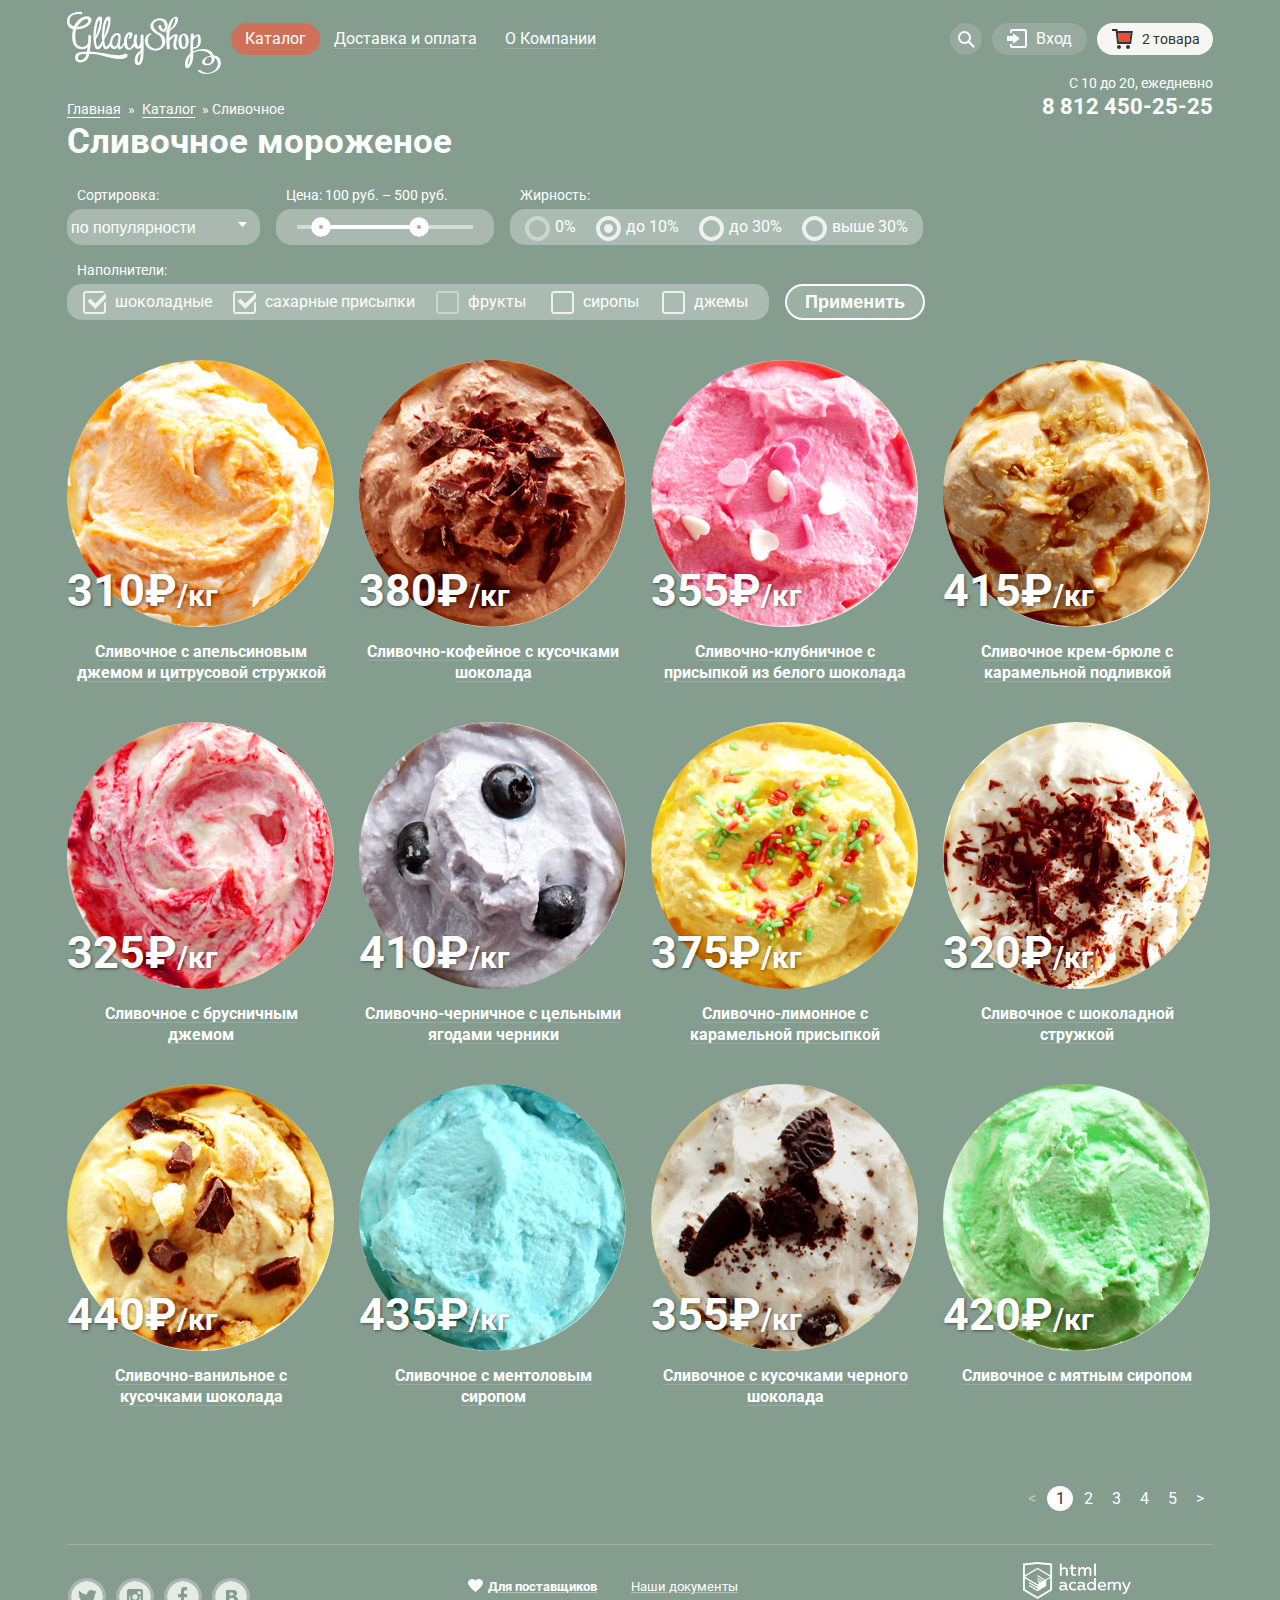
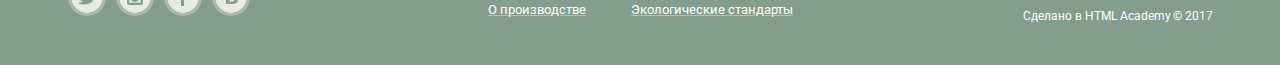
==== catalog.html @ 379a63ad "добавила префиксы и минифицированный css" ====
<!DOCTYPE html>
<html lang="ru">
  <head>
    <meta charset="utf-8">
    <link href="https://fonts.googleapis.com/css?family=Roboto:400,700" rel="stylesheet">
    <link rel="stylesheet" href="normalize.css">
    <link rel="stylesheet" href="css/mini.style.css">
    <title>HTML Academy: Глейси</title>
  </head>
  <body class="">
    <header class="main-header container">
      <nav class="main-navigation">
        <a class="main-logo" href="index.html">
        <img src="img/svg-gllacy/logo.svg" alt="Gllacy Shop" width="154" height="64">
        </a>
        <div class="site-navigation">
          <ul class="navigation-list">
            <li class="catalog-link">
              <a class="current inner-link" href="#">Каталог</a>
              <ul class="dropdown-catalog dropdown">
                <li class="dropdown-catalog-new"><a class="dropdown-catalog-link" href="latest.html">Новинки</a></li>
                <li class="current-dropdown-link">Сливочное</li>
                <li><a class="dropdown-catalog-link" href="sherbets.html">Щербеты</a></li>
                <li><a class="dropdown-catalog-link" href="popsicles.html">Фруктовый лед</a></li>
                <li><a class="dropdown-catalog-link" href="mellorine.html">Мелорин</a></li>
              </ul>
            </li>
            <li><a href="delovery.html"><span>Доставка и оплата</span></a></li>
            <li><a href="about.html"><span>О Компании</span></a></li>
          </ul>
        </div>
        <ul class="user-navigation">
          <li class="site-search">
            <div class="site-search-block">
              <a class="search-link" href="#">Поиск</a>
              <div class="dropdown dropdown-search">
                <form action="https://echo.htmlacademy.ru" method="get">
                  <input class="input-block search-input" type="search" name="search" placeholder="Что ищем?">
                  <button type="submit" class="visually-hidden"></button>
                </form>
              </div>
            </div>
          </li>
          <li class="user-login user-login-block">
            <a class="entrance" href="#">Вход</a>
            <div class="dropdown dropdown-login">
              <form class="login-form" action="https://echo.htmlacademy.ru" method="post">
                <p>
                  <label class="visually-hidden" for="user-login">Логин</label>
                  <input class="input-block login-email" type="email" placeholder="Электронная почта" name="login" id="user-login">
                </p>
                <p>
                  <label class="visually-hidden" for="user-password">Пароль</label>
                  <input class="input-block login-password" type="text" placeholder="Пароль" name="password" id="user-password">
                </p>
              </form>
              <div class="login-button-help">
                <button class="button" type="submit">Войти</button>
                <ul class="login-help">
                  <li><a class="help-link" href="#">Забыли пароль?</a></li>
                  <li><a class="help-link" href="#">Новая регистрация</a></li>
                </ul>
              </div>
            </div>
          </li>
          <li class="cart">
            <a class="full-cart" href="#">2 товара</a>
            <div class="dropdown modal-full-cart">
              <h3 class="visually-hidden">Товары в корзине</h3>
              <table class="cart-table">
                <tr>
                  <td><button type="button" class="table-button" name="remove_from_cart"></button></td>
                  <td><img src="img/icecream-cart-1.png" alt="Пломбир с апельсиновым джемом" width="33" height="33"></td>
                  <td>Пломбир с апельсиновым джемом</td>
                  <td>1,5 кг х <span class="cart-price">200 руб.</span></td>
                  <td>300 руб.</td>
                </tr>
                <tr>
                  <td><button type="button" class="table-button" name="remove_from_cart"></button></td>
                  <td><img src="img/icecream-cart-2.png" alt="Клубничный пломбир с присыпкой из белого шоколада" width="33" height="33"></td>
                  <td>Клубничный пломбир с присыпкой из белого шоколада</td>
                  <td>1,5 кг х <span class="cart-price">300 руб.</span></td>
                  <td>450 руб.</td>
                </tr>
              </table>
              <p class="cart-total">Итого: <span>750 руб.</span></p>
              <form  action="https://echo.htmlacademy.ru" method="post">
                <input type="submit" name="order-content" value="Оформить заказ" class="button">
              </form>
            </div>
          </li>
        </ul>
      </nav>
      <div class="working-time-phone">
        <p>С 10 до 20, ежедневно</p>
        <a href="tel:+78124502525">8 812 450-25-25</a>
      </div>
    </header>
    <main class="main-container container">
      <ul class="breadcrumbs">
        <li><a href="index.html">Главная</a></li>
        <li><a href="#">Каталог</a></li>
        <li class="breadcrumbs-current">Сливочное</li>
      </ul>
      <h1 class="catalog-header">Сливочное мороженое</h1>
      <section class="filters">
        <h2 class="visually-hidden">Фильтр товаров</h2>
        <form class="filter" action="https://echo.htmlacademy.ru" method="get">
          <fieldset class="sort-way">
            <legend>Сортировка:</legend>
            <div class="slct-outer">
              <a class="select-button"></a>
              <select class="slct" name="select">
                <option>по популярности</option>
                <option>сначала недорогие</option>
                <option>сначала дорогие</option>
                <option>по жирности</option>
              </select>
            </div>
          </fieldset>
          <fieldset class="sort-price">
            <legend>Цена: 100 руб. – 500 руб.</legend>
            <div class="range-block">
              <div class="range-line-block filter-input">
                <div class="range-line"></div>
              </div>
              <div class="range-value1"></div>
              <div class="range-value2"></div>
            </div>
          </fieldset>
          <fieldset class="fat-range">
            <legend>Жирность:</legend>
            <div  class="filter-input filter-input">
              <p class="radio-fat">
                <input class="visually-hidden" type="radio" name="fat" value="0" tabindex="0" id="0%" disabled>
                <label for="0%">0%</label>
              </p>
              <p class="radio-fat">
                <input class="visually-hidden" type="radio" name="fat" value="10" tabindex="0" id="10%" checked>
                <label for="10%">до 10%</label>
              </p>
              <p class="radio-fat">
                <input class="visually-hidden" class="radio-input" type="radio" name="fat" value="30" tabindex="0" id="30%">
                <label for="30%">до 30%</label>
              </p>
              <p class="radio-fat">
                <input class="visually-hidden" type="radio" name="fat" value="+30" tabindex="0" id="+30%">
                <label for="+30%">выше 30%</label>
              </p>
            </div>
          </fieldset>
          <fieldset class="supplements">
            <legend>Наполнители:</legend>
            <div  class="filter-input">
              <p class="supplements-type">
                <input  class="visually-hidden" type="checkbox" name="supplements" id="chocolate" checked>
                <label for="chocolate">шоколадные</label>
              </p>
              <p class="supplements-type">
                <input class="visually-hidden" type="checkbox" name="supplements" id="sprinkles" checked>
                <label for="sprinkles">сахарные присыпки</label>
              </p>
              <p class="supplements-type">
                <input class="visually-hidden" type="checkbox" name="supplements" id="fruits" disabled>
                <label for="fruits">фрукты</label>
              </p>
              <p class="supplements-type">
                <input class="visually-hidden" type="checkbox" name="supplements" id="syrup">
                <label for="syrup">сиропы</label>
              </p>
              <p class="supplements-type">
                <input class="visually-hidden" type="checkbox" name="supplements" id="jam">
                <label for="jam">джемы</label>
              </p>
            </div>
          </fieldset>
          <button type="submit" class="filter-button button">Применить</button>
        </form>
      </section>
      <section class="products">
        <h2 class="visually-hidden">Каталог сливочного мороженого</h2>
        <ul class="products-list">
          <li class="product-item product-item-main">
            <a href="#">
              <h3 class="product-header"><span>Сливочное с апельсиновым</span><span> джемом и цитрусовой стружкой</span></h3>
              <img src="img/orange-cream.jpg" alt="Сливочное мороженое с апельсиновым джемом и цитрусовой стружкой" width="267" height="267" class="product-image">
            </a>
            <b>
            <span class="product-price-value">310</span>
            <span  class="product-price-value">&#8381;</span>
            <span class="product-price-unit">/кг</span>
            </b>
            <div class="product-item product-item-pop-up">
              <a href="#" class="button preview-button">Быстрый просмотр</a>
            </div>
          </li>
          <li class="product-item product-item-main">
            <a href="#">
              <h3 class="product-header"><span>Сливочно-кофейное с кусочками</span><span> шоколада</span></h3>
              <img src="img/coffee-cream.jpg" alt="Сливочно-кофейное мороженое с кусочками шоколада" width="267" height="267" class="product-image">
            </a>
            <b>
            <span class="product-price-value">380</span>
            <span  class="product-price-value">&#8381;</span>
            <span class="product-price-unit">/кг</span>
            </b>
            <div class="product-item product-item-pop-up">
              <a href="#" class="button preview-button">Быстрый просмотр</a>
            </div>
          </li>
          <li class="product-item product-item-main">
            <a href="#">
              <h3 class="product-header"><span>Сливочно-клубничное с</span><span> присыпкой из белого шоколада</span></h3>
              <img src="img/strawberry-cream.jpg" alt="Сливочно-клубничное мороженое с присыпкой из белого шоколада" width="267" height="267" class="product-image">
            </a>
            <b>
            <span class="product-price-value">355</span>
            <span  class="product-price-value">&#8381;</span>
            <span class="product-price-unit">/кг</span>
            </b>
            <div class="product-item product-item-pop-up">
              <a href="#" class="button preview-button">Быстрый просмотр</a>
            </div>
          </li>
          <li class="product-item product-item-main">
            <a href="#">
              <h3 class="product-header"><span>Сливочное крем-брюле с</span><span> карамельной подливкой</span></h3>
              <img src="img/creme-brulee.jpg" alt="Сливочное мороженое крем-брюле с карамельной подливкой" width="267" height="267" class="product-image">
            </a>
            <b>
            <span class="product-price-value">415</span>
            <span  class="product-price-value">&#8381;</span>
            <span class="product-price-unit">/кг</span>
            </b>
            <div class="product-item product-item-pop-up">
              <a href="#" class="button preview-button">Быстрый просмотр</a>
            </div>
          </li>
          <li class="product-item product-item-main">
            <a href="#">
              <h3 class="product-header"><span>Сливочное с брусничным</span><span>джемом</span></h3>
              <img src="img/foxberry.jpg" alt="Сливочное мороженое с брусничным джемом" width="267" height="267" class="product-image">
            </a>
            <b>
            <span class="product-price-value">325</span>
            <span  class="product-price-value">&#8381;</span>
            <span class="product-price-unit">/кг</span>
            </b>
            <div class="product-item product-item-pop-up">
              <a href="#" class="button preview-button">Быстрый просмотр</a>
            </div>
          </li>
          <li class="product-item product-item-main">
            <a href="#">
              <h3 class="product-header"><span>Сливочно-черничное с цельными</span><span> ягодами черники</span> </h3>
              <img src="img/blackberry.jpg" alt="Сливочно-черничное мороженое с цельными ягодами черники" width="267" height="267" class="product-image">
            </a>
            <b>
            <span class="product-price-value">410</span>
            <span  class="product-price-value">&#8381;</span>
            <span class="product-price-unit">/кг</span>
            </b>
            <div class="product-item product-item-pop-up">
              <a href="#" class="button preview-button">Быстрый просмотр</a>
            </div>
          </li>
          <li class="product-item product-item-main">
            <a href="#">
              <h3 class="product-header"><span>Сливочно-лимонное с</span><span> карамельной присыпкой</span></h3>
              <img src="img/limon.jpg" alt="Сливочно-лимонное мороженое с карамельной присыпкой" width="267" height="267" class="product-image">
            </a>
            <b>
            <span class="product-price-value">375</span>
            <span  class="product-price-value">&#8381;</span>
            <span class="product-price-unit">/кг</span>
            </b>
            <div class="product-item product-item-pop-up">
              <a href="#" class="button preview-button">Быстрый просмотр</a>
            </div>
          </li>
          <li class="product-item product-item-main">
            <a href="#">
              <h3 class="product-header"><span>Сливочное с шоколадной</span><span> стружкой</span></h3>
              <img src="img/cream-and-chocolate.jpg" alt="Сливочное мороженое с шоколадной стружкой" width="267" height="267" class="product-image">
            </a>
            <b>
            <span class="product-price-value">320</span>
            <span  class="product-price-value">&#8381;</span>
            <span class="product-price-unit">/кг</span>
            </b>
            <div class="product-item product-item-pop-up">
              <a href="#" class="button preview-button">Быстрый просмотр</a>
            </div>
          </li>
          <li class="product-item product-item-main">
            <a href="#">
              <h3 class="product-header"><span>Сливочно-ванильное с </span><span>кусочками шоколада</span></h3>
              <img src="img/vanilla.jpg" alt="Сливочно-ванильное мороженое с кусочками шоколада" width="267" height="267" class="product-image">
            </a>
            <b>
            <span class="product-price-value">440</span>
            <span  class="product-price-value">&#8381;</span>
            <span class="product-price-unit">/кг</span>
            </b>
            <div class="product-item product-item-pop-up">
              <a href="#" class="button preview-button">Быстрый просмотр</a>
            </div>
          </li>
          <li class="product-item product-item-main">
            <a href="#">
              <h3 class="product-header"><span>Сливочноe с ментоловым</span><span> сиропом</span></h3>
              <img src="img/menthol.jpg" alt="Сливочноe мороженое с ментоловым сиропом" width="267" height="267" class="product-image">
            </a>
            <b>
            <span class="product-price-value">435</span>
            <span  class="product-price-value">&#8381;</span>
            <span class="product-price-unit">/кг</span>
            </b>
            <div class="product-item product-item-pop-up">
              <a href="#" class="button preview-button">Быстрый просмотр</a>
            </div>
          </li>
          <li class="product-item product-item-main">
            <a href="#">
              <h3 class="product-header"><span>Сливочное с кусочками черного</span><span> шоколада</span></h3>
              <img src="img/dark-chocokate.jpg" alt="Сливочное мороженое с кусочками черного шоколада" width="267" height="267" class="product-image">
            </a>
            <b>
            <span class="product-price-value">355</span>
            <span  class="product-price-value">&#8381;</span>
            <span class="product-price-unit">/кг</span>
            </b>
            <div class="product-item product-item-pop-up">
              <a href="#" class="button preview-button">Быстрый просмотр</a>
            </div>
          </li>
          <li class="product-item product-item-main">
            <a href="#">
              <h3 class="product-header"><span>Сливочное с мятным сиропом</span></h3>
              <img src="img/menta.jpg" alt="Сливочное мороженое с мятным сиропом" width="267" height="267" class="product-image">
            </a>
            <b>
            <span class="product-price-value">420</span>
            <span  class="product-price-value">&#8381;</span>
            <span class="product-price-unit">/кг</span>
            </b>
            <div class="product-item product-item-pop-up">
              <a href="#" class="button preview-button">Быстрый просмотр</a>
            </div>
          </li>
        </ul>
        <ul class="pagination-list">
          <li class="pagination-item prev disabled"><a>&lt;</a></li>
          <li class="pagination-item pagination-current"><a>1</a></li>
          <li class="pagination-item"><a href="#2">2</a></li>
          <li class="pagination-item"><a href="#3">3</a></li>
          <li class="pagination-item"><a href="#4">4</a></li>
          <li class="pagination-item"><a href="#5">5</a></li>
          <li class="pagination-item next" ><a href="#next">&gt;	</a></li>
        </ul>
      </section>
    </main>
    <footer class="main-footer">
      <div class="container inner-footer">
        <div class="social-links">
          <h3 class="visually-hidden">Социальные сети</h3>
          <ul class="social-links-list">
            <li>
              <a class="social-button social-button-twitter" href="twitter.com/gllacyshop">twitter</a>
            </li>
            <li>
              <a class="social-button social-button-instagram" href="instagram.com/gllacyshop">instagram</a>
            </li>
            <li>
              <a class="social-button social-button-facebook" href="facebook.com/gllacyshop">facebook</a>
            </li>
            <li>
              <a class="social-button social-button-vkontakte" href="vkontakte.com/gllacyshop">vkontakte</a>
            </li>
          </ul>
        </div>
        <div class="additional-info">
          <h3 class="visually-hidden">Дополнительная информация о нашем магазине</h3>
          <div class="additional-info-list">
            <ul>
              <li  class="favourite">
                <a href="#">Для поставщиков</a>
              </li>
              <li class="production">
                <a href="#">О производстве</a>
              </li>
            </ul>
            <ul>
              <li class="docs">
                <a href="#">Наши документы</a>
              </li>
              <li class="standarts">
                <a href="#">Экологические стандарты</a>
              </li>
            </ul>
          </div>
        </div>
        <div class="footer-copyright">
          <a class="footer-logo" href="https://htmlacademy.ru/intensive/htmlcss">
          <img src="img/svg-gllacy/logo-htmlacademy.svg" alt="HTML Academy" width="108" height="39">
          </a>
          <p>Сделано в <a class="footer-link" href="https://htmlacademy.ru/intensive/htmlcss">HTML Academy</a> © 2017</p>
        </div>
      </div>
    </footer>
  </body>
</html>
---- css/mini.style.css ----
html,body{margin:0;padding:0;box-sizing:border-box}body{font-family:"Roboto","Arial",sans-serif;font-size:16px;line-height:22px;font-weight:400;color:#323232;background-color:#849d8f}#btn-1:checked~.page-wrapper{background-color:#849d8f;background-image:url(../img/slider-1.png);z-index:100}#btn-1:checked~.page-wrapper .slider-1{display:block;z-index:100}#btn-2:checked~.page-wrapper{background-color:#8996a6;background-image:url(../img/slider-2.png);z-index:100}#btn-2:checked~.page-wrapper .slider-2{display:block;z-index:100}#btn-3:checked~.page-wrapper{background-color:#9d8b84;background-image:url(../img/slider-3.png);z-index:100}#btn-3:checked~.page-wrapper .slider-3{display:block;z-index:100}a{text-decoration:none;color:#fff}a,img,input,button,span{display:block}b,strong{font-weight:bold}*,*::before,*::after{-webkit-box-sizing:inherit;box-sizing:inherit}input,textarea{font-family:inherit;padding-right:15px;font-weight:bold;color:#323232}input[placeholder],textarea[placeholder]{font-family:inherit;font-weight:400;font-size:16px}.content-box-component{-webkit-box-sizing:content-box;box-sizing:content-box}.container{padding-left:27px;padding-right:27px;margin:0 auto;max-width:1200px;min-width:1200px}.visually-hidden:not(:focus):not(:active),input[type="checkbox"].visually-hidden,input[type="radio"].visually-hidden{position:absolute;width:1px;height:1px;margin:-1px;border:0;padding:0;white-space:nowrap;clip-path:inset(100%);clip:rect(0 0 0 0);overflow:hidden}.button{font-size:18px;line-height:24px;font-weight:bold;padding:10px 20px;border-radius:25px;-webkit-box-shadow:0 2px 2px 0 #ac1000;box-shadow:0 2px 2px 0 #ac1000;outline:0;text-align:center;color:#fff;vertical-align:middle;background-color:#f16742;background-image:-webkit-gradient(linear,left top,left bottom,from(#f16742),to(#e74b36));background-image:-webkit-linear-gradient(#f16742,#e74b36);background-image:-o-linear-gradient(#f16742,#e74b36);background-image:linear-gradient(#f16742,#e74b36);border:0}.button:hover{background-color:#f07963;background-image:-webkit-gradient(linear,left top,left bottom,from(#f58669),to(#ec6f5e));background-image:-webkit-linear-gradient(#f58669,#ec6f5e);background-image:-o-linear-gradient(#f58669,#ec6f5e);background-image:linear-gradient(#f58669,#ec6f5e);-webkit-box-shadow:0 2px 2px 0 #ac1000;box-shadow:0 2px 2px 0 #ac1000}.button:focus{background-color:#dc5539;background-image:-webkit-gradient(linear,left top,left bottom,from(#d74632),to(#e1613e));background-image:-webkit-linear-gradient(#d74632,#e1613e);background-image:-o-linear-gradient(#d74632,#e1613e);background-image:linear-gradient(#d74632,#e1613e);-webkit-box-shadow:inset 0 2px 2px 0 #a32e1e;box-shadow:inset 0 2px 2px 0 #a32e1e}.input-block{font-weight:bold;font:inherit;font-size:14px;line-height:24px;color:#323232;border:0;background-color:#fff;-webkit-box-shadow:0 0 0 1px #999;box-shadow:0 0 0 1px #999;border-radius:3px}.input-block:hover{border-radius:3px;-webkit-box-shadow:0 0 0 2px #999;box-shadow:0 0 0 2px #999}.input-block:focus{-webkit-box-shadow:0 0 0 2px #8fbdec;box-shadow:0 0 0 2px #8fbdec;outline:0}.dropdown,.modal{z-index:100}.main-header{display:-webkit-box;display:-ms-flexbox;display:flex;-webkit-box-orient:vertical;-webkit-box-direction:normal;-ms-flex-direction:column;flex-direction:column;-webkit-box-pack:start;-ms-flex-pack:start;justify-content:flex-start}.main-logo{margin-right:10px;padding-top:11px}.main-navigation{color:ffffff;line-height:18px;display:-webkit-box;display:-ms-flexbox;display:flex}.navigation-list,.user-navigation{display:-webkit-box;display:-ms-flexbox;display:flex;-ms-flex-pack:distribute;justify-content:space-around;padding:0;padding-top:23px;margin:0;list-style:none}.site-navigation a:not(.dropdown-catalog-link),.user-navigation a{color:#fff;line-height:18px;padding:7px 14px;border-radius:20px}.site-navigation a{background-color:transparent}.user-navigation a{background-color:rgba(225,225,225,0.2)}.user-navigation span,.site-navigation span{border-bottom:1px solid rgba(225,225,225,.2)}.site-navigation a:hover,.user-navigation a:hover{color:#333;background-color:#f7f6f3;text-decoration:none}.user-navigation a:focus{color:#333;background-color:#ededed;border-bottom:0}.catalog-link:hover a{color:#333;background-color:#f7f6f3;text-decoration:none}.catalog-link:hover .dropdown-catalog{visibility:visible}.inner-link:active{-webkit-box-shadow:inset 0 1px 2px #696969;box-shadow:inset 0 1px 2px #696969}.catalog-link,.site-search,.user-login,.cart{position:relative;padding-bottom:10px}.dropdown{-webkit-box-shadow:0 10px 20px 0 rgba(0,0,0,.4);box-shadow:0 10px 20px 0 rgba(0,0,0,.4)}.dropdown-catalog{content:"";position:absolute;top:38px;left:-7px;visibility:hidden;background-color:#f8f7f4;min-height:171px;width:143px;padding:0;z-index:200;padding-top:4px;border-radius:5px;list-style:none;display:-webkit-box;display:-ms-flexbox;display:flex;-webkit-box-orient:vertical;-webkit-box-direction:normal;-ms-flex-direction:column;flex-direction:column;-webkit-box-pack:justify;-ms-flex-pack:justify;justify-content:space-between}.dropdown-catalog a:nth-child(2){padding-top:6px}.dropdown-catalog a{font-size:14px;line-height:16px;font-weight:400;color:#323232;border:0;border-radius:none;text-decoration:none;padding:0;margin:0;padding-top:5px;padding-bottom:10px}.dropdown-catalog li{padding-left:21px;margin-bottom:3px}.dropdown-catalog li:hover,.dropdown-catalog li:hover .dropdown-catalog-link{background-color:#fbded7}.dropdown-catalog li:focus,.dropdown-catalog li:focus .dropdown-catalog-link,.dropdown-catalog li:active,.dropdown-catalog li:active .dropdown-catalog-link{background-color:#f6b5a5}.dropdown-catalog::after{content:"";position:absolute;top:35px;left:7px;width:128px;margin:0 auto;margin-top:4px;border-bottom:1px solid #d1d0ce;z-index:100}.dropdown-catalog-link:hover{background-color:#fbded7;border-radius:0;vertical-align:middle}.dropdown-catalog-new{margin-bottom:5px;padding-top:3px}.dropdown-catalog-new a{font-weight:700;color:#323232}.current-dropdown-link{background-color:#d07058;padding-top:5px;padding-bottom:10px;cursor:pointer}.user-navigation{-webkit-box-pack:end;-ms-flex-pack:end;justify-content:flex-end;width:300px;margin-left:auto}.user-navigation li{margin-bottom:auto;margin-left:10px}.user-navigation a{padding-left:0;padding-right:0}.site-navigation li:first-child{margin-right:0}.site-navigation li:nth-child(2){margin-right:0}.navigation-list .current{background-color:#d07058;padding:7px 14px;border-radius:20px;text-decoration:none}.site-search-block{position:relative;padding-bottom:10px}.site-search-block a{position:relative;font-size:0;padding-left:16px;padding-right:16px}.site-search-block a::before{content:"";position:absolute;width:21px;height:20px;background-image:url("../img/svg-gllacy/loupe.svg");background-repeat:no-repeat;position:0;left:8px;top:8px}.site-search-block:hover a::before,.dropdown-search:hover a::before{background-image:url("../img/svg-gllacy/loupe-black.svg")}.site-search-block:hover .search-link{background-color:#f7f6f3}.dropdown-search{position:absolute;visibility:hidden;width:341px;background-color:#f8f7f4;border-radius:6px;top:38px;right:0}.dropdown-search .search-input{margin:20px 15px;width:309px;padding-left:14px;font-weight:bold}.site-search-block:hover .dropdown-search{visibility:visible}.user-login-block{padding-bottom:10px}.user-login-block .entrance{position:relative;padding-right:15px;padding-left:44px;text-align:right}.user-login-block .entrance::before{content:"";position:absolute;width:21px;height:20px;background-image:url("../img/svg-gllacy/entrance-white.svg");background-repeat:no-repeat;position:0;left:15px;top:6px}.user-login-block .entrance:hover::before{background-image:url("../img/svg-gllacy/entrance.svg")}.user-login-block{position:relative}.dropdown-login{position:absolute;visibility:hidden;width:277px;background-color:#f8f7f4;border-radius:6px;top:38px;right:0}.dropdown-login .input-block{margin:20px 15px;width:239px;padding-left:14px;font-weight:bold}.login-button-help{display:-webkit-box;display:-ms-flexbox;display:flex;height:70px}.login-button-help .button{width:100px;padding:13px 25px;margin:0 auto;margin-left:18px;margin-bottom:20px;margin-top:0;margin-right:10px}.user-login-block:hover .dropdown-login{visibility:visible}.user-login-block:hover .entrance{background-color:#f7f6f3;color:#323232}.user-login-block:hover .entrance::before{background-image:url("../img/svg-gllacy/entrance.svg")}.login-help{list-style:none;width:140px;margin-left:0;margin-right:18px;margin-bottom:22px;padding-left:0;display:-webkit-box;display:-ms-flexbox;display:flex;-webkit-box-orient:vertical;-webkit-box-direction:normal;-ms-flex-direction:column;flex-direction:column;-webkit-box-pack:center;-ms-flex-pack:center;justify-content:center}.login-help li{margin-bottom:7px}.login-help .help-link{font-size:13px;line-height:15px;color:#323232;text-decoration:underline;padding:0;background:0;border-radius:0}.login-help .help-link:hover{color:#e84d37;text-decoration:underline}.help-link:first-child{margin-top:5px;margin-bottom:0}.cart{position:relative;width:116px;padding-bottom:10px}.cart a{padding-left:45px;text-align:right;position:relative;font-size:14px;text-align:left}.cart a::before{content:"";position:absolute;width:21px;height:20px;background-image:url("../img/svg-gllacy/basket.svg");background-repeat:no-repeat;position:0;left:15px;top:6px}.cart a:hover::before{background-image:url("../img/svg-gllacy/basket-black.svg")}.cart:hover .modal-full-cart{visibility:visible}.cart .full-cart{color:#323232;background-color:#f7f6f3;position:relative}.cart .full-cart::after{content:"";position:absolute;width:21px;height:20px;background-image:url("../img/svg-gllacy/basket-red.svg");background-repeat:no-repeat;background-position:0 0;left:15px;top:6px}.modal-full-cart{display:-webkit-box;display:-ms-flexbox;display:flex;-webkit-box-orient:vertical;-webkit-box-direction:normal;-ms-flex-direction:column;flex-direction:column;-webkit-box-align:end;-ms-flex-align:end;align-items:flex-end;width:540px;background-color:#f8f7f4;color:#323232;font-size:13px;line-height:16px;padding:10px 13px;visibility:hidden;position:absolute;top:38px;right:0;border-radius:5px}.cart-table{position:relative;width:505px;min-height:104px}.cart-table td{height:52px;vertical-align:middle}.cart-table td:first-child,.cart-table td:nth-child(2){padding:0 5px}.cart-table td:nth-child(3){width:238px;padding-left:8px}.cart-table td:nth-child(4){display:-webkit-box;display:-ms-flexbox;display:flex;-webkit-box-align:center;-ms-flex-align:center;align-items:center;width:126px;padding-left:16px}.cart-table td:nth-child(5){width:80px;padding-left:12px}.table-button{width:15px;height:15px;font-size:0;background-color:#f8f7f4;border:0;cursor:pointer;outline:0}.table-button::before,.table-button::after{content:"";position:absolute;left:8px;width:15px;height:1px;background-color:#323232}.table-button::before{-webkit-transform:rotate(45deg);-ms-transform:rotate(45deg);transform:rotate(45deg)}.table-button::after{-webkit-transform:rotate(-45deg);-ms-transform:rotate(-45deg);transform:rotate(-45deg)}.cart-price{color:#999;padding-left:4px;font-weight:bold}.cart-table::after{content:"";position:absolute;width:505px;height:1px;border-bottom:1px solid #cacac7}.cart-total{display:-webkit-box;display:-ms-flexbox;display:flex;font-size:15px;line-height:18px;font-weight:bold}.cart-total span{padding-left:4px}.modal-full-cart form{margin-bottom:10px}.working-time-phone{-ms-flex-item-align:end;align-self:flex-end;display:-webkit-box;display:-ms-flexbox;display:flex;-webkit-box-orient:vertical;-webkit-box-direction:normal;-ms-flex-direction:column;flex-direction:column;-webkit-box-align:end;-ms-flex-align:end;align-items:flex-end;width:200px}.working-time-phone p{margin:0;padding-bottom:4px}.working-time-phone p:first-child{font-size:14px;line-height:16px;color:#fff}.working-time-phone a{font-size:22px;line-height:24px;color:#fff;font-weight:bold;letter-spacing:0}.slider{position:relative;padding-top:274px;text-align:center}.page-wrapper{position:relative;width:100%;height:auto;background-repeat:no-repeat;background-position:top center}.slider-slides{display:-webkit-box;display:-ms-flexbox;display:flex}.slider-1,.slider-2,.slider-3{position:relative;width:1200px;display:none}.slides-switches{position:absolute;width:80px;display:-webkit-box;display:-ms-flexbox;display:flex}.slider-controls{width:100px;position:absolute;bottom:20px;left:-7px;z-index:101}.slider li{list-style:none}.slider-header{font-size:60px;line-height:60.35px;font-weight:700;width:700px;margin:auto;margin-bottom:30px;color:#fff;text-align:center}.slider-button{display:inline-block;font-size:32px;line-height:44px;-ms-flex-item-align:center;align-self:center;border-radius:30px;padding:8px 40px 12px;margin-bottom:3px;text-shadow:0 2px 5px rgba(160,32,11,0.76)}.slider-controls label{display:inline-block;width:17px;height:17px;border-radius:50%;-webkit-box-shadow:0 0 0 2px #fff;box-shadow:0 0 0 2px #fff;margin-right:8px;cursor:pointer}.slider-controls label:hover{background-color:rgba(225,225,225,.4)}.slider-controls label:active,.slider-controls label:focus{background-color:#fff}#btn-1:checked~.page-wrapper label[for="btn-1"],#btn-2:checked~.page-wrapper label[for="btn-2"],#btn-3:checked~.page-wrapper label[for="btn-3"]{background-color:#fff}.slide-btn{display:none}.offers{display:-webkit-box;display:-ms-flexbox;display:flex;-webkit-box-pack:justify;-ms-flex-pack:justify;justify-content:space-between;margin-bottom:40px;margin-top:37px}.offer-header{font-size:35px;line-height:41px;font-weight:700;color:#fff;margin:0}.offers p{font-size:18px;line-height:22px;font-weight:700;color:#fff}.raspberry,.chocolate{display:-webkit-box;display:-ms-flexbox;display:flex;-webkit-box-orient:vertical;-webkit-box-direction:normal;-ms-flex-direction:column;flex-direction:column;-webkit-box-pack:start;-ms-flex-pack:start;justify-content:flex-start;border-radius:15px;padding:23px 21px;padding-bottom:25px;padding-top:16px}.raspberry{width:560px;background-color:#ab0005;background-image:url("../img/raspberry-background.jpg");background-position:-50px -90px;background-repeat:no-repeat}.chocolate{width:560px;background-color:#5c3425;background-image:url("../img/chocolate-background.jpg");background-position:-218px -105px;background-repeat:no-repeat}.raspberry p,.chocolate p{margin:0;margin-top:15px;margin-bottom:45px}.raspberry a,.chocolate a{-ms-flex-item-align:end;align-self:flex-end;padding:10px 21px}.products-list{list-style:none;margin:0;padding:0;display:-webkit-box;display:-ms-flexbox;display:flex;-ms-flex-wrap:wrap;flex-wrap:wrap;-webkit-box-pack:start;-ms-flex-pack:start;justify-content:flex-start;margin-bottom:40px}.main-page-products-list{margin-bottom:0}.product-header{display:-webkit-box;display:-ms-flexbox;display:flex;-webkit-box-orient:vertical;-webkit-box-direction:normal;-ms-flex-direction:column;flex-direction:column;-webkit-box-align:center;-ms-flex-align:center;align-items:center;font-size:16px;line-height:16px;text-align:center;margin:0;margin-top:13px;padding:0;z-index:100}.product-header span{margin-top:4px;border-bottom:1px solid rgba(225,225,225,.2)}.product-header:hover{color:#ffbc9e}.product-header:hover span{border-bottom:1px solid #ffbc9e}.products-list a,.footer-copyright a{color:#fff;text-decoration:none;position:relative}.product-item{width:268px;position:relative;margin-bottom:40px;margin-right:24px;padding-right:0}.product-item:nth-child(4n){margin-right:0}.product-item a{display:-webkit-box;display:-ms-flexbox;display:flex;-webkit-box-orient:vertical;-webkit-box-direction:reverse;-ms-flex-direction:column-reverse;flex-direction:column-reverse}.product-item b{display:-webkit-box;display:-ms-flexbox;display:flex;position:absolute;top:208px;text-shadow:1px 1px 3px rgba(0,0,0,.5)}.product-item-top::before{content:"";position:absolute;width:61px;height:61px;border-radius:50%;background-color:white;background-image:url("../img/svg-gllacy/hit.svg");z-index:110}.product-image{position:relative;border-radius:50%}.product-price-value{font-size:45px;line-height:45px;color:#fff;z-index:101}.product-price-unit{font-size:30px;line-height:55px;color:#fff;z-index:101}.product-item-pop-up{width:294px;min-height:405px;padding:13px;padding-top:5px;padding-bottom:17px;position:absolute;visibility:hidden;background-color:rgba(225,225,225,.2);left:-13px;top:-5px;border-radius:5px;padding-top:350px;z-index:2;-webkit-box-shadow:0 20px 20px rgba(0,0,0,.4);box-shadow:0 20px 20px rgba(0,0,0,.4)}.product-item-main:hover .product-item-pop-up{visibility:visible;z-index:2}.product-item-main:hover img{z-index:100}.preview-button{z-index:5;text-decoration:none;margin-bottom:10px;padding-right:17px;padding-left:17px;margin:0 auto;margin-bottom:4px}.product-item-pop-up .product-header{margin-bottom:17px}.product-item-pop-up b{top:223px}.shop-discription{background-color:#ebe0c6;background-image:url("../img/waffle.jpg");background-repeat:repeat;border-radius:20px;padding-left:20px;padding-top:25px;padding-right:10px}.discription-header{font-size:24px;line-height:30px;margin:0;margin-bottom:22px;padding:0}.discription-items{display:-webkit-box;display:-ms-flexbox;display:flex;-ms-flex-wrap:wrap;flex-wrap:wrap;width:1120px}.discription-items p{position:relative;margin:0;padding-bottom:22px}.discription-items p:first-child,.discription-items p:nth-child(3){width:547px;padding-right:13px;padding-left:55px;margin-right:20px}.discription-items p:nth-child(2),.discription-items p:nth-child(4){width:548px;padding-left:57px;padding-right:10px}.discription-items p::before{content:"";position:absolute;width:50px;height:50px;background-repeat:no-repeat;position:0;top:-15px;left:0}.discription-items p:first-child::before{background-image:url("../img/svg-gllacy/ice-cream.svg")}.discription-items p:nth-child(2)::before{background-image:url("../img/svg-gllacy/cow.svg")}.discription-items p:nth-child(3)::before{background-image:url("../img/svg-gllacy/eco.svg")}.discription-items p:nth-child(4)::before{background-image:url("../img/svg-gllacy/thermometer.svg")}.info-wrapper{display:-webkit-box;display:-ms-flexbox;display:flex;-webkit-box-pack:justify;-ms-flex-pack:justify;justify-content:space-between;margin-right:0;margin-top:40px;margin-bottom:40px}.blog{min-height:170px;background-color:#fff;background-image:url("../img/strawberry_background.jpg");background-position:17% 39%;background-repeat:no-repeat;border-radius:10px;padding:23px 20px;padding-right:261px;width:560px}.blog-header{font-weight:500;font-size:16px;line-height:22px;margin:0}.blog a{font-size:24px;line-height:30px;color:#323232;text-decoration:underline;font-weight:bold;width:300px;padding-top:5px}.blog a:hover{color:#e84d37}.subscribe{position:relative;width:560px;height:220px;background-color:#fff;background-image:url("../img/svg-gllacy/bg-post.svg");background-position:0 0;background-repeat:no-repeat;border-radius:10px}.subscribe-inner{position:absolute;top:6px;left:6px;width:548px;background-color:#f8f7f4;border-radius:10px;padding:29px 20px;padding-bottom:31px}.subscribe-inner p{color:#5a5a5a;margin:0;margin:0;margin-bottom:36px}.subscribe-form{display:-webkit-box;display:-ms-flexbox;display:flex;-webkit-box-pack:justify;-ms-flex-pack:justify;justify-content:space-between;height:45px}.subscribe-form .input-block{padding-left:13px;margin-top:2px;font-weight:700}::-webkit-input-placeholder{font-weight:400}::-moz-placeholder{font-weight:400}:-moz-placeholder{font-weight:400}:-ms-input-placeholder{font-weight:400}.input-block{width:368px;height:42px;font-weight:bold}.subscribe-form button{padding-left:17px;padding-right:17px}.map{position:relative;height:428px;overflow:hidden;image-orientation:100px 100px;margin:0 auto;background-position:green;background-image:url("../img/map-full.jpg");background-position:0 -107px}.map-background{position:relative;margin:0 auto;width:1160px;padding-top:30px}iframe{position:absolute;display:block;overflow:hidden;top:0}.address-block{position:absolute;top:61px;right:0;width:302px;height:304px;background-color:rgba(255,255,255,0.9);border-radius:10px;padding:30px 22px;z-index:100;margin-right:5px}.address-block p{font-size:14px;line-height:20px;margin:0;margin-bottom:5px}.address-block b{display:inline-block;font-size:18px;line-height:24px;padding-bottom:16px}.address-block .tel{display:inline-block;color:#323232;font-weight:bold;font-size:18px;line-height:22px}.address-block .button{padding:10px;margin-top:25px;display:block}.main-footer{font-size:13px;line-height:18px;font-weight:400;padding-top:20px;padding-bottom:28px}.main-footer .container{display:-webkit-box;display:-ms-flexbox;display:flex}.social-links-list,.additional-info-list{display:-webkit-box;display:-ms-flexbox;display:flex;margin:0;padding-top:17px}.social-links{width:186px;margin-right:190px;padding-left:2px}.social-links-list{list-style:none;padding:0;padding-top:20px;padding-left:2px}.social-links-list li{margin-right:48px}.social-button{font-size:0;position:relative}.social-button::before{content:"";position:absolute;width:32px;height:32px;border-radius:50%;background-repeat:no-repeat;background-position:0 0;-webkit-box-shadow:0 0 0 3px rgba(225,225,225,0.5);box-shadow:0 0 0 3px rgba(225,225,225,0.5);opacity:.8}.social-button:hover::before{opacity:1;-webkit-box-shadow:0 0 0 3px rgba(225,225,225,0.8);box-shadow:0 0 0 3px rgba(225,225,225,0.8)}.social-button:focus::before{opacity:1;-webkit-box-shadow:0 0 0 3px rgba(225,225,225,0.7);box-shadow:0 0 0 3px rgba(225,225,225,0.7)}.social-button-twitter::before{background-image:url("../img/svg-gllacy/twitter.svg")}.social-button-instagram::before{background-image:url("../img/svg-gllacy/instagram.svg")}.social-button-facebook::before{background-image:url("../img/svg-gllacy/fb.svg")}.social-button-vkontakte::before{background-image:url("../img/svg-gllacy/vk.svg")}.additional-info{width:350px}.additional-info-list{display:-webkit-box;display:-ms-flexbox;display:flex;width:400px;padding-left:5px}.additional-info ul{list-style:none}.additional-info-list a{text-decoration:underline;-webkit-text-decoration-color:#adc3b7;text-decoration-color:#adc3b7}.favourite{font-weight:bold;position:relative}.favourite a::before{content:"";position:absolute;width:15px;height:13px;background-image:url(../img/svg-gllacy/heart.svg);background-repeat:no-repeat;background-position:0 0;left:-20px;top:1px}.favourite a:hover::before{background-image:url("../img/svg-gllacy/heart-red.svg")}.favourite,.docs{padding-bottom:5px}.additional-info-list a:hover,.footer-copyright a:hover{color:#ffbc9e;text-decoration:underline;-webkit-text-decoration-color:#ffbc9e;text-decoration-color:#ffbc9e}.additional-info-list ul:first-child{width:160px;-ms-flex-wrap:wrap;flex-wrap:wrap;margin:0;margin-right:23px}.additional-info-list ul:last-child{width:170px;-ms-flex-wrap:wrap;flex-wrap:wrap;padding-left:0;margin:0}.footer-copyright{font-size:12px;width:190px;margin-left:auto}.footer-copyright p{color:#fff;display:-webkit-box;display:-ms-flexbox;display:flex;-webkit-box-pack:justify;-ms-flex-pack:justify;justify-content:space-between;margin-top:7px}.footer-copyright .footer-logo:hover{border:0}.breadcrumbs{width:250px;display:-webkit-box;display:-ms-flexbox;display:flex;padding:0;margin-top:-18px}.breadcrumbs li{font-size:14px;line-height:16px;list-style:none}.breadcrumbs li:first-child{position:relative;width:75px;padding-right:22px}.breadcrumbs li:first-child::before{content:"\00BB";position:absolute;color:#fff;left:61px}.breadcrumbs li:nth-child(2){position:relative;width:70px;padding-right:17px}.breadcrumbs li:nth-child(2)::before{content:"\00BB";position:absolute;color:#fff;left:60px}.breadcrumbs a{border-bottom:1px solid #fff}.breadcrumbs a:hover,.breadcrumbs a:focus{color:#ffbc9e;border-bottom:1px solid #ffbc9e}.breadcrumbs-current{color:#fff}.catalog-header{color:#fff;font-size:35px;line-height:41px;margin-top:-13px;margin-bottom:25px}input[type="radio"]:focus+label::before,input[type="checkbox"]:focus+label::before{outline:2px solid #1e90ff}.filters{line-height:18px;color:#fff;font-weight:normal;margin-bottom:40px}.filters legend{padding-bottom:6px}.filter{display:-webkit-box;display:-ms-flexbox;display:flex;-ms-flex-wrap:wrap;flex-wrap:wrap}.filter legend{font-size:14px;line-height:16px;padding-left:10px}.filter fieldset{border:0;padding:0;margin:0;margin-right:16px}.filter-input{display:-webkit-box;display:-ms-flexbox;display:flex;background-color:#aabcb2;border-radius:15px;padding-right:15px}.filter-button{background-color:#9cb0a4;background-image:none;-webkit-box-shadow:inset 0 0 0 2px #fbfcfb;box-shadow:inset 0 0 0 2px #fbfcfb;-ms-flex-item-align:end;align-self:flex-end;padding:6px 20px}.filter-button:hover{color:#323232;background-color:#fbfcfb;background-image:none;-webkit-box-shadow:inset 0 0 0 2px #fbfcfb;box-shadow:inset 0 0 0 2px #fbfcfb}.filter-button:focus{color:#323232;background-image:none;background-color:#fbfcfb;border:0;-webkit-box-shadow:inset 0 1px 2px 0 #6a6b6a;box-shadow:inset 0 1px 2px 0 #6a6b6a}.slct-outer{background-color:#a9b9af;width:193px;display:inline-block;position:relative;border-radius:15px;overflow:hidden}.slct{color:#fff;position:relative;width:215px;height:36px;line-height:18px;background:0;border:0;outline:#1e90ff;z-index:100}.select-button{background:url("../img/svg-gllacy/select-arrow.svg") no-repeat;background-size:contain;height:10px;width:9px;position:absolute;right:13px;top:13px;bottom:0}.slct:hover{color:#323232}.slct-outer:hover .select-button{background:url("../img/svg-gllacy/select-arrow-black.svg") no-repeat}.slct-outer:hover{background-color:#fff}.range-block{border-radius:15px;position:relative;width:218px;height:36px;background-color:#a9b9af}.range-line{position:absolute;top:16px;left:45px;height:4px;width:97px;background-color:#fff}.range-line::before{content:"";position:absolute;left:-24px;height:4px;width:24px;background-color:#fff;opacity:.5}.range-line::after{content:"";position:absolute;right:-55px;height:4px;width:55px;background-color:#fff;opacity:.5}.range-value1{width:20px;height:20px;border-radius:50%;position:absolute;background-image:url("../img/svg-gllacy/filter-button.svg");top:8px;left:35px;cursor:pointer}.range-value1:hover,.range-value2:hover{-webkit-box-shadow:inset 0 0 0 1px #fff;box-shadow:inset 0 0 0 1px #fff}.range-value2{width:20px;height:20px;border-radius:50%;position:absolute;background-image:url("../img/svg-gllacy/filter-button.svg");top:8px;right:65px;cursor:pointer}.filter-input p{margin:0;padding-top:9px;padding-bottom:9px}.radio-fat{padding-left:50px;position:relative}.radio-fat label{position:relative;display:block;white-space:nowrap}.radio-fat:first-child{padding-left:45px}.radio-fat input[type="radio"]+label::before{content:"";position:absolute;width:25px;height:25px;background-image:url("../img/svg-gllacy/radio-off.svg");top:-2px;left:-30px;opacity:.8}.radio-fat input[type="radio"]:checked+label::before{background-image:url("../img/svg-gllacy/radio-on.svg")}.radio-fat:first-child::before{left:14px}.radio-fat:hover input[type="radio"]+label::before{opacity:1}.radio-fat input[type="radio"]:disabled+label::before{opacity:.4}.filter .supplements{margin-top:13px}.supplements .filter-input{width:702px}.supplements-type label{position:relative}.supplements-type:first-child{padding-left:48px}.supplements-type:nth-child(2),.supplements-type:nth-child(3){padding-left:53px}.supplements-type:nth-child(4){padding-left:57px}.supplements-type:nth-child(5){padding-left:55px}.supplements-type label::before{content:"";position:absolute;width:23px;height:23px;background-image:url("../img/svg-gllacy/checkbox-off.svg");opacity:.8;top:-1px;left:-32px}.supplements-type:hover label::before{opacity:1}.supplements-type input[type="checkbox"]:disabled+label::before{opacity:.4}.supplements-type:disabled label::before{opacity:.4}.supplements-type input:checked~label::before{background-image:url("../img/svg-gllacy/checkbox-on.svg")}.feedback-wrapper{position:fixed;top:50%;left:50%;width:477px;height:442px;margin-top:-238px;margin-left:-221px}.feedback-block{display:-webkit-box;display:-ms-flexbox;display:flex;width:477px;height:442px;z-index:200;background-color:#f8f7f4;width:477px;height:442px;padding:25px;border-radius:10px;-webkit-box-orient:vertical;-webkit-box-direction:normal;-ms-flex-direction:column;flex-direction:column}.feedback-form ul{list-style:none;padding:0;margin:0}.feedback-form li{margin-bottom:20px;font-family:inherit;font-weight:bold}.feedback-form .input-block{padding-left:14px;color:#323232;font-weight:bold}.feedback-form textarea{padding-top:5px;font-weight:bold}.feedback-block h1{font-size:24px;line-height:28px;font-weight:500;margin-top:0;margin-bottom:18px}.feedback-block textarea{height:153px;width:426px}.feedback-form .button{margin-left:auto}.feedback-show{display:-webkit-box;display:-ms-flexbox;display:flex}.feedback-close{width:30px;height:30px;font-size:0;background-color:#f8f7f4;border:0;cursor:pointer;outline:0}.feedback-close::before,.feedback-close::after{content:"";position:absolute;top:20px;right:15px;width:15px;height:1px;background-color:#323232}.feedback-close::before{-webkit-transform:rotate(45deg);-ms-transform:rotate(45deg);transform:rotate(45deg)}.feedback-close::after{-webkit-transform:rotate(-45deg);-ms-transform:rotate(-45deg);transform:rotate(-45deg)}.pagination-list{list-style:none;display:-webkit-box;display:-ms-flexbox;display:flex;-webkit-box-pack:end;-ms-flex-pack:end;justify-content:flex-end;margin-right:0;margin-bottom:30px}.pagination-list .disabled{opacity:.5}.pagination-list a{color:#fff;line-height:18px}.pagination-current a{color:#323232;background-color:#fff}.pagination-item:not(.pagination-current):not(.prev):not(.next) a:hover{background-color:#9db1a5}.pagination-item{margin-left:2px}.pagination-item a{width:26px;height:25px;text-align:center;padding-top:4px;border-radius:50%}.pagination-item:not(.pagination-current):not(.prev):not(.next) a:active{color:#323232;background-color:#fff}.inner-footer{position:relative}.inner-footer::before{content:"";position:absolute;width:1146px;height:1px;border-bottom:1px solid rgba(225,225,225,0.3);top:-17px}
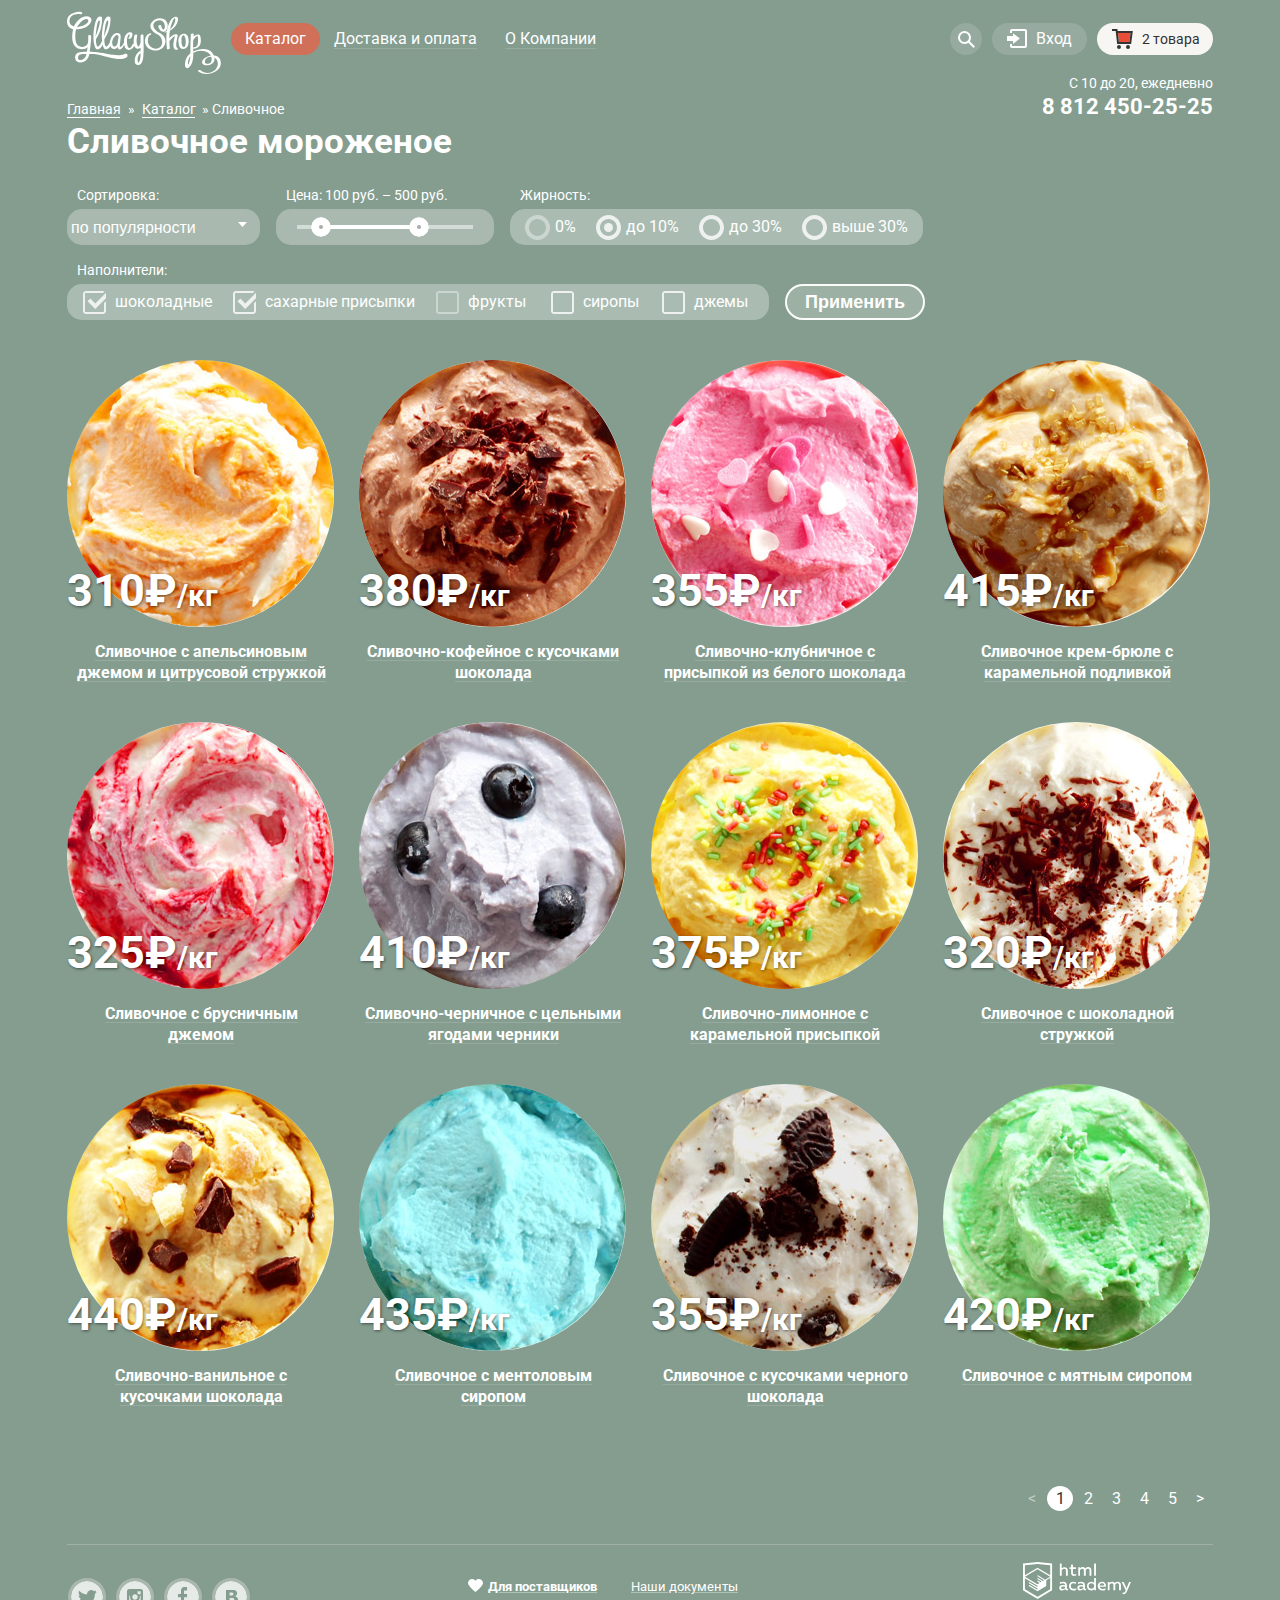
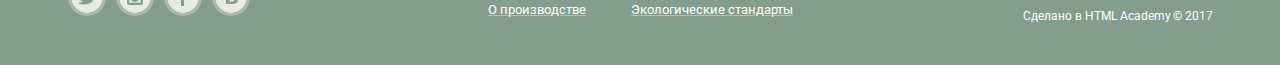
==== commit 6c504791: "финал" ====
--- a/catalog.html
+++ b/catalog.html
@@ -140,7 +140,7 @@
                 <label for="10%">до 10%</label>
               </p>
               <p class="radio-fat">
-                <input class="visually-hidden" class="radio-input" type="radio" name="fat" value="30" tabindex="0" id="30%">
+                <input class="visually-hidden radio-input" type="radio" name="fat" value="30" tabindex="0" id="30%">
                 <label for="30%">до 30%</label>
               </p>
               <p class="radio-fat">
--- a/css/mini.style.css
+++ b/css/mini.style.css
@@ -1 +1 @@
-html,body{margin:0;padding:0;box-sizing:border-box}body{font-family:"Roboto","Arial",sans-serif;font-size:16px;line-height:22px;font-weight:400;color:#323232;background-color:#849d8f}#btn-1:checked~.page-wrapper{background-color:#849d8f;background-image:url(../img/slider-1.png);z-index:100}#btn-1:checked~.page-wrapper .slider-1{display:block;z-index:100}#btn-2:checked~.page-wrapper{background-color:#8996a6;background-image:url(../img/slider-2.png);z-index:100}#btn-2:checked~.page-wrapper .slider-2{display:block;z-index:100}#btn-3:checked~.page-wrapper{background-color:#9d8b84;background-image:url(../img/slider-3.png);z-index:100}#btn-3:checked~.page-wrapper .slider-3{display:block;z-index:100}a{text-decoration:none;color:#fff}a,img,input,button,span{display:block}b,strong{font-weight:bold}*,*::before,*::after{-webkit-box-sizing:inherit;box-sizing:inherit}input,textarea{font-family:inherit;padding-right:15px;font-weight:bold;color:#323232}input[placeholder],textarea[placeholder]{font-family:inherit;font-weight:400;font-size:16px}.content-box-component{-webkit-box-sizing:content-box;box-sizing:content-box}.container{padding-left:27px;padding-right:27px;margin:0 auto;max-width:1200px;min-width:1200px}.visually-hidden:not(:focus):not(:active),input[type="checkbox"].visually-hidden,input[type="radio"].visually-hidden{position:absolute;width:1px;height:1px;margin:-1px;border:0;padding:0;white-space:nowrap;clip-path:inset(100%);clip:rect(0 0 0 0);overflow:hidden}.button{font-size:18px;line-height:24px;font-weight:bold;padding:10px 20px;border-radius:25px;-webkit-box-shadow:0 2px 2px 0 #ac1000;box-shadow:0 2px 2px 0 #ac1000;outline:0;text-align:center;color:#fff;vertical-align:middle;background-color:#f16742;background-image:-webkit-gradient(linear,left top,left bottom,from(#f16742),to(#e74b36));background-image:-webkit-linear-gradient(#f16742,#e74b36);background-image:-o-linear-gradient(#f16742,#e74b36);background-image:linear-gradient(#f16742,#e74b36);border:0}.button:hover{background-color:#f07963;background-image:-webkit-gradient(linear,left top,left bottom,from(#f58669),to(#ec6f5e));background-image:-webkit-linear-gradient(#f58669,#ec6f5e);background-image:-o-linear-gradient(#f58669,#ec6f5e);background-image:linear-gradient(#f58669,#ec6f5e);-webkit-box-shadow:0 2px 2px 0 #ac1000;box-shadow:0 2px 2px 0 #ac1000}.button:focus{background-color:#dc5539;background-image:-webkit-gradient(linear,left top,left bottom,from(#d74632),to(#e1613e));background-image:-webkit-linear-gradient(#d74632,#e1613e);background-image:-o-linear-gradient(#d74632,#e1613e);background-image:linear-gradient(#d74632,#e1613e);-webkit-box-shadow:inset 0 2px 2px 0 #a32e1e;box-shadow:inset 0 2px 2px 0 #a32e1e}.input-block{font-weight:bold;font:inherit;font-size:14px;line-height:24px;color:#323232;border:0;background-color:#fff;-webkit-box-shadow:0 0 0 1px #999;box-shadow:0 0 0 1px #999;border-radius:3px}.input-block:hover{border-radius:3px;-webkit-box-shadow:0 0 0 2px #999;box-shadow:0 0 0 2px #999}.input-block:focus{-webkit-box-shadow:0 0 0 2px #8fbdec;box-shadow:0 0 0 2px #8fbdec;outline:0}.dropdown,.modal{z-index:100}.main-header{display:-webkit-box;display:-ms-flexbox;display:flex;-webkit-box-orient:vertical;-webkit-box-direction:normal;-ms-flex-direction:column;flex-direction:column;-webkit-box-pack:start;-ms-flex-pack:start;justify-content:flex-start}.main-logo{margin-right:10px;padding-top:11px}.main-navigation{color:ffffff;line-height:18px;display:-webkit-box;display:-ms-flexbox;display:flex}.navigation-list,.user-navigation{display:-webkit-box;display:-ms-flexbox;display:flex;-ms-flex-pack:distribute;justify-content:space-around;padding:0;padding-top:23px;margin:0;list-style:none}.site-navigation a:not(.dropdown-catalog-link),.user-navigation a{color:#fff;line-height:18px;padding:7px 14px;border-radius:20px}.site-navigation a{background-color:transparent}.user-navigation a{background-color:rgba(225,225,225,0.2)}.user-navigation span,.site-navigation span{border-bottom:1px solid rgba(225,225,225,.2)}.site-navigation a:hover,.user-navigation a:hover{color:#333;background-color:#f7f6f3;text-decoration:none}.user-navigation a:focus{color:#333;background-color:#ededed;border-bottom:0}.catalog-link:hover a{color:#333;background-color:#f7f6f3;text-decoration:none}.catalog-link:hover .dropdown-catalog{visibility:visible}.inner-link:active{-webkit-box-shadow:inset 0 1px 2px #696969;box-shadow:inset 0 1px 2px #696969}.catalog-link,.site-search,.user-login,.cart{position:relative;padding-bottom:10px}.dropdown{-webkit-box-shadow:0 10px 20px 0 rgba(0,0,0,.4);box-shadow:0 10px 20px 0 rgba(0,0,0,.4)}.dropdown-catalog{content:"";position:absolute;top:38px;left:-7px;visibility:hidden;background-color:#f8f7f4;min-height:171px;width:143px;padding:0;z-index:200;padding-top:4px;border-radius:5px;list-style:none;display:-webkit-box;display:-ms-flexbox;display:flex;-webkit-box-orient:vertical;-webkit-box-direction:normal;-ms-flex-direction:column;flex-direction:column;-webkit-box-pack:justify;-ms-flex-pack:justify;justify-content:space-between}.dropdown-catalog a:nth-child(2){padding-top:6px}.dropdown-catalog a{font-size:14px;line-height:16px;font-weight:400;color:#323232;border:0;border-radius:none;text-decoration:none;padding:0;margin:0;padding-top:5px;padding-bottom:10px}.dropdown-catalog li{padding-left:21px;margin-bottom:3px}.dropdown-catalog li:hover,.dropdown-catalog li:hover .dropdown-catalog-link{background-color:#fbded7}.dropdown-catalog li:focus,.dropdown-catalog li:focus .dropdown-catalog-link,.dropdown-catalog li:active,.dropdown-catalog li:active .dropdown-catalog-link{background-color:#f6b5a5}.dropdown-catalog::after{content:"";position:absolute;top:35px;left:7px;width:128px;margin:0 auto;margin-top:4px;border-bottom:1px solid #d1d0ce;z-index:100}.dropdown-catalog-link:hover{background-color:#fbded7;border-radius:0;vertical-align:middle}.dropdown-catalog-new{margin-bottom:5px;padding-top:3px}.dropdown-catalog-new a{font-weight:700;color:#323232}.current-dropdown-link{background-color:#d07058;padding-top:5px;padding-bottom:10px;cursor:pointer}.user-navigation{-webkit-box-pack:end;-ms-flex-pack:end;justify-content:flex-end;width:300px;margin-left:auto}.user-navigation li{margin-bottom:auto;margin-left:10px}.user-navigation a{padding-left:0;padding-right:0}.site-navigation li:first-child{margin-right:0}.site-navigation li:nth-child(2){margin-right:0}.navigation-list .current{background-color:#d07058;padding:7px 14px;border-radius:20px;text-decoration:none}.site-search-block{position:relative;padding-bottom:10px}.site-search-block a{position:relative;font-size:0;padding-left:16px;padding-right:16px}.site-search-block a::before{content:"";position:absolute;width:21px;height:20px;background-image:url("../img/svg-gllacy/loupe.svg");background-repeat:no-repeat;position:0;left:8px;top:8px}.site-search-block:hover a::before,.dropdown-search:hover a::before{background-image:url("../img/svg-gllacy/loupe-black.svg")}.site-search-block:hover .search-link{background-color:#f7f6f3}.dropdown-search{position:absolute;visibility:hidden;width:341px;background-color:#f8f7f4;border-radius:6px;top:38px;right:0}.dropdown-search .search-input{margin:20px 15px;width:309px;padding-left:14px;font-weight:bold}.site-search-block:hover .dropdown-search{visibility:visible}.user-login-block{padding-bottom:10px}.user-login-block .entrance{position:relative;padding-right:15px;padding-left:44px;text-align:right}.user-login-block .entrance::before{content:"";position:absolute;width:21px;height:20px;background-image:url("../img/svg-gllacy/entrance-white.svg");background-repeat:no-repeat;position:0;left:15px;top:6px}.user-login-block .entrance:hover::before{background-image:url("../img/svg-gllacy/entrance.svg")}.user-login-block{position:relative}.dropdown-login{position:absolute;visibility:hidden;width:277px;background-color:#f8f7f4;border-radius:6px;top:38px;right:0}.dropdown-login .input-block{margin:20px 15px;width:239px;padding-left:14px;font-weight:bold}.login-button-help{display:-webkit-box;display:-ms-flexbox;display:flex;height:70px}.login-button-help .button{width:100px;padding:13px 25px;margin:0 auto;margin-left:18px;margin-bottom:20px;margin-top:0;margin-right:10px}.user-login-block:hover .dropdown-login{visibility:visible}.user-login-block:hover .entrance{background-color:#f7f6f3;color:#323232}.user-login-block:hover .entrance::before{background-image:url("../img/svg-gllacy/entrance.svg")}.login-help{list-style:none;width:140px;margin-left:0;margin-right:18px;margin-bottom:22px;padding-left:0;display:-webkit-box;display:-ms-flexbox;display:flex;-webkit-box-orient:vertical;-webkit-box-direction:normal;-ms-flex-direction:column;flex-direction:column;-webkit-box-pack:center;-ms-flex-pack:center;justify-content:center}.login-help li{margin-bottom:7px}.login-help .help-link{font-size:13px;line-height:15px;color:#323232;text-decoration:underline;padding:0;background:0;border-radius:0}.login-help .help-link:hover{color:#e84d37;text-decoration:underline}.help-link:first-child{margin-top:5px;margin-bottom:0}.cart{position:relative;width:116px;padding-bottom:10px}.cart a{padding-left:45px;text-align:right;position:relative;font-size:14px;text-align:left}.cart a::before{content:"";position:absolute;width:21px;height:20px;background-image:url("../img/svg-gllacy/basket.svg");background-repeat:no-repeat;position:0;left:15px;top:6px}.cart a:hover::before{background-image:url("../img/svg-gllacy/basket-black.svg")}.cart:hover .modal-full-cart{visibility:visible}.cart .full-cart{color:#323232;background-color:#f7f6f3;position:relative}.cart .full-cart::after{content:"";position:absolute;width:21px;height:20px;background-image:url("../img/svg-gllacy/basket-red.svg");background-repeat:no-repeat;background-position:0 0;left:15px;top:6px}.modal-full-cart{display:-webkit-box;display:-ms-flexbox;display:flex;-webkit-box-orient:vertical;-webkit-box-direction:normal;-ms-flex-direction:column;flex-direction:column;-webkit-box-align:end;-ms-flex-align:end;align-items:flex-end;width:540px;background-color:#f8f7f4;color:#323232;font-size:13px;line-height:16px;padding:10px 13px;visibility:hidden;position:absolute;top:38px;right:0;border-radius:5px}.cart-table{position:relative;width:505px;min-height:104px}.cart-table td{height:52px;vertical-align:middle}.cart-table td:first-child,.cart-table td:nth-child(2){padding:0 5px}.cart-table td:nth-child(3){width:238px;padding-left:8px}.cart-table td:nth-child(4){display:-webkit-box;display:-ms-flexbox;display:flex;-webkit-box-align:center;-ms-flex-align:center;align-items:center;width:126px;padding-left:16px}.cart-table td:nth-child(5){width:80px;padding-left:12px}.table-button{width:15px;height:15px;font-size:0;background-color:#f8f7f4;border:0;cursor:pointer;outline:0}.table-button::before,.table-button::after{content:"";position:absolute;left:8px;width:15px;height:1px;background-color:#323232}.table-button::before{-webkit-transform:rotate(45deg);-ms-transform:rotate(45deg);transform:rotate(45deg)}.table-button::after{-webkit-transform:rotate(-45deg);-ms-transform:rotate(-45deg);transform:rotate(-45deg)}.cart-price{color:#999;padding-left:4px;font-weight:bold}.cart-table::after{content:"";position:absolute;width:505px;height:1px;border-bottom:1px solid #cacac7}.cart-total{display:-webkit-box;display:-ms-flexbox;display:flex;font-size:15px;line-height:18px;font-weight:bold}.cart-total span{padding-left:4px}.modal-full-cart form{margin-bottom:10px}.working-time-phone{-ms-flex-item-align:end;align-self:flex-end;display:-webkit-box;display:-ms-flexbox;display:flex;-webkit-box-orient:vertical;-webkit-box-direction:normal;-ms-flex-direction:column;flex-direction:column;-webkit-box-align:end;-ms-flex-align:end;align-items:flex-end;width:200px}.working-time-phone p{margin:0;padding-bottom:4px}.working-time-phone p:first-child{font-size:14px;line-height:16px;color:#fff}.working-time-phone a{font-size:22px;line-height:24px;color:#fff;font-weight:bold;letter-spacing:0}.slider{position:relative;padding-top:274px;text-align:center}.page-wrapper{position:relative;width:100%;height:auto;background-repeat:no-repeat;background-position:top center}.slider-slides{display:-webkit-box;display:-ms-flexbox;display:flex}.slider-1,.slider-2,.slider-3{position:relative;width:1200px;display:none}.slides-switches{position:absolute;width:80px;display:-webkit-box;display:-ms-flexbox;display:flex}.slider-controls{width:100px;position:absolute;bottom:20px;left:-7px;z-index:101}.slider li{list-style:none}.slider-header{font-size:60px;line-height:60.35px;font-weight:700;width:700px;margin:auto;margin-bottom:30px;color:#fff;text-align:center}.slider-button{display:inline-block;font-size:32px;line-height:44px;-ms-flex-item-align:center;align-self:center;border-radius:30px;padding:8px 40px 12px;margin-bottom:3px;text-shadow:0 2px 5px rgba(160,32,11,0.76)}.slider-controls label{display:inline-block;width:17px;height:17px;border-radius:50%;-webkit-box-shadow:0 0 0 2px #fff;box-shadow:0 0 0 2px #fff;margin-right:8px;cursor:pointer}.slider-controls label:hover{background-color:rgba(225,225,225,.4)}.slider-controls label:active,.slider-controls label:focus{background-color:#fff}#btn-1:checked~.page-wrapper label[for="btn-1"],#btn-2:checked~.page-wrapper label[for="btn-2"],#btn-3:checked~.page-wrapper label[for="btn-3"]{background-color:#fff}.slide-btn{display:none}.offers{display:-webkit-box;display:-ms-flexbox;display:flex;-webkit-box-pack:justify;-ms-flex-pack:justify;justify-content:space-between;margin-bottom:40px;margin-top:37px}.offer-header{font-size:35px;line-height:41px;font-weight:700;color:#fff;margin:0}.offers p{font-size:18px;line-height:22px;font-weight:700;color:#fff}.raspberry,.chocolate{display:-webkit-box;display:-ms-flexbox;display:flex;-webkit-box-orient:vertical;-webkit-box-direction:normal;-ms-flex-direction:column;flex-direction:column;-webkit-box-pack:start;-ms-flex-pack:start;justify-content:flex-start;border-radius:15px;padding:23px 21px;padding-bottom:25px;padding-top:16px}.raspberry{width:560px;background-color:#ab0005;background-image:url("../img/raspberry-background.jpg");background-position:-50px -90px;background-repeat:no-repeat}.chocolate{width:560px;background-color:#5c3425;background-image:url("../img/chocolate-background.jpg");background-position:-218px -105px;background-repeat:no-repeat}.raspberry p,.chocolate p{margin:0;margin-top:15px;margin-bottom:45px}.raspberry a,.chocolate a{-ms-flex-item-align:end;align-self:flex-end;padding:10px 21px}.products-list{list-style:none;margin:0;padding:0;display:-webkit-box;display:-ms-flexbox;display:flex;-ms-flex-wrap:wrap;flex-wrap:wrap;-webkit-box-pack:start;-ms-flex-pack:start;justify-content:flex-start;margin-bottom:40px}.main-page-products-list{margin-bottom:0}.product-header{display:-webkit-box;display:-ms-flexbox;display:flex;-webkit-box-orient:vertical;-webkit-box-direction:normal;-ms-flex-direction:column;flex-direction:column;-webkit-box-align:center;-ms-flex-align:center;align-items:center;font-size:16px;line-height:16px;text-align:center;margin:0;margin-top:13px;padding:0;z-index:100}.product-header span{margin-top:4px;border-bottom:1px solid rgba(225,225,225,.2)}.product-header:hover{color:#ffbc9e}.product-header:hover span{border-bottom:1px solid #ffbc9e}.products-list a,.footer-copyright a{color:#fff;text-decoration:none;position:relative}.product-item{width:268px;position:relative;margin-bottom:40px;margin-right:24px;padding-right:0}.product-item:nth-child(4n){margin-right:0}.product-item a{display:-webkit-box;display:-ms-flexbox;display:flex;-webkit-box-orient:vertical;-webkit-box-direction:reverse;-ms-flex-direction:column-reverse;flex-direction:column-reverse}.product-item b{display:-webkit-box;display:-ms-flexbox;display:flex;position:absolute;top:208px;text-shadow:1px 1px 3px rgba(0,0,0,.5)}.product-item-top::before{content:"";position:absolute;width:61px;height:61px;border-radius:50%;background-color:white;background-image:url("../img/svg-gllacy/hit.svg");z-index:110}.product-image{position:relative;border-radius:50%}.product-price-value{font-size:45px;line-height:45px;color:#fff;z-index:101}.product-price-unit{font-size:30px;line-height:55px;color:#fff;z-index:101}.product-item-pop-up{width:294px;min-height:405px;padding:13px;padding-top:5px;padding-bottom:17px;position:absolute;visibility:hidden;background-color:rgba(225,225,225,.2);left:-13px;top:-5px;border-radius:5px;padding-top:350px;z-index:2;-webkit-box-shadow:0 20px 20px rgba(0,0,0,.4);box-shadow:0 20px 20px rgba(0,0,0,.4)}.product-item-main:hover .product-item-pop-up{visibility:visible;z-index:2}.product-item-main:hover img{z-index:100}.preview-button{z-index:5;text-decoration:none;margin-bottom:10px;padding-right:17px;padding-left:17px;margin:0 auto;margin-bottom:4px}.product-item-pop-up .product-header{margin-bottom:17px}.product-item-pop-up b{top:223px}.shop-discription{background-color:#ebe0c6;background-image:url("../img/waffle.jpg");background-repeat:repeat;border-radius:20px;padding-left:20px;padding-top:25px;padding-right:10px}.discription-header{font-size:24px;line-height:30px;margin:0;margin-bottom:22px;padding:0}.discription-items{display:-webkit-box;display:-ms-flexbox;display:flex;-ms-flex-wrap:wrap;flex-wrap:wrap;width:1120px}.discription-items p{position:relative;margin:0;padding-bottom:22px}.discription-items p:first-child,.discription-items p:nth-child(3){width:547px;padding-right:13px;padding-left:55px;margin-right:20px}.discription-items p:nth-child(2),.discription-items p:nth-child(4){width:548px;padding-left:57px;padding-right:10px}.discription-items p::before{content:"";position:absolute;width:50px;height:50px;background-repeat:no-repeat;position:0;top:-15px;left:0}.discription-items p:first-child::before{background-image:url("../img/svg-gllacy/ice-cream.svg")}.discription-items p:nth-child(2)::before{background-image:url("../img/svg-gllacy/cow.svg")}.discription-items p:nth-child(3)::before{background-image:url("../img/svg-gllacy/eco.svg")}.discription-items p:nth-child(4)::before{background-image:url("../img/svg-gllacy/thermometer.svg")}.info-wrapper{display:-webkit-box;display:-ms-flexbox;display:flex;-webkit-box-pack:justify;-ms-flex-pack:justify;justify-content:space-between;margin-right:0;margin-top:40px;margin-bottom:40px}.blog{min-height:170px;background-color:#fff;background-image:url("../img/strawberry_background.jpg");background-position:17% 39%;background-repeat:no-repeat;border-radius:10px;padding:23px 20px;padding-right:261px;width:560px}.blog-header{font-weight:500;font-size:16px;line-height:22px;margin:0}.blog a{font-size:24px;line-height:30px;color:#323232;text-decoration:underline;font-weight:bold;width:300px;padding-top:5px}.blog a:hover{color:#e84d37}.subscribe{position:relative;width:560px;height:220px;background-color:#fff;background-image:url("../img/svg-gllacy/bg-post.svg");background-position:0 0;background-repeat:no-repeat;border-radius:10px}.subscribe-inner{position:absolute;top:6px;left:6px;width:548px;background-color:#f8f7f4;border-radius:10px;padding:29px 20px;padding-bottom:31px}.subscribe-inner p{color:#5a5a5a;margin:0;margin:0;margin-bottom:36px}.subscribe-form{display:-webkit-box;display:-ms-flexbox;display:flex;-webkit-box-pack:justify;-ms-flex-pack:justify;justify-content:space-between;height:45px}.subscribe-form .input-block{padding-left:13px;margin-top:2px;font-weight:700}::-webkit-input-placeholder{font-weight:400}::-moz-placeholder{font-weight:400}:-moz-placeholder{font-weight:400}:-ms-input-placeholder{font-weight:400}.input-block{width:368px;height:42px;font-weight:bold}.subscribe-form button{padding-left:17px;padding-right:17px}.map{position:relative;height:428px;overflow:hidden;image-orientation:100px 100px;margin:0 auto;background-position:green;background-image:url("../img/map-full.jpg");background-position:0 -107px}.map-background{position:relative;margin:0 auto;width:1160px;padding-top:30px}iframe{position:absolute;display:block;overflow:hidden;top:0}.address-block{position:absolute;top:61px;right:0;width:302px;height:304px;background-color:rgba(255,255,255,0.9);border-radius:10px;padding:30px 22px;z-index:100;margin-right:5px}.address-block p{font-size:14px;line-height:20px;margin:0;margin-bottom:5px}.address-block b{display:inline-block;font-size:18px;line-height:24px;padding-bottom:16px}.address-block .tel{display:inline-block;color:#323232;font-weight:bold;font-size:18px;line-height:22px}.address-block .button{padding:10px;margin-top:25px;display:block}.main-footer{font-size:13px;line-height:18px;font-weight:400;padding-top:20px;padding-bottom:28px}.main-footer .container{display:-webkit-box;display:-ms-flexbox;display:flex}.social-links-list,.additional-info-list{display:-webkit-box;display:-ms-flexbox;display:flex;margin:0;padding-top:17px}.social-links{width:186px;margin-right:190px;padding-left:2px}.social-links-list{list-style:none;padding:0;padding-top:20px;padding-left:2px}.social-links-list li{margin-right:48px}.social-button{font-size:0;position:relative}.social-button::before{content:"";position:absolute;width:32px;height:32px;border-radius:50%;background-repeat:no-repeat;background-position:0 0;-webkit-box-shadow:0 0 0 3px rgba(225,225,225,0.5);box-shadow:0 0 0 3px rgba(225,225,225,0.5);opacity:.8}.social-button:hover::before{opacity:1;-webkit-box-shadow:0 0 0 3px rgba(225,225,225,0.8);box-shadow:0 0 0 3px rgba(225,225,225,0.8)}.social-button:focus::before{opacity:1;-webkit-box-shadow:0 0 0 3px rgba(225,225,225,0.7);box-shadow:0 0 0 3px rgba(225,225,225,0.7)}.social-button-twitter::before{background-image:url("../img/svg-gllacy/twitter.svg")}.social-button-instagram::before{background-image:url("../img/svg-gllacy/instagram.svg")}.social-button-facebook::before{background-image:url("../img/svg-gllacy/fb.svg")}.social-button-vkontakte::before{background-image:url("../img/svg-gllacy/vk.svg")}.additional-info{width:350px}.additional-info-list{display:-webkit-box;display:-ms-flexbox;display:flex;width:400px;padding-left:5px}.additional-info ul{list-style:none}.additional-info-list a{text-decoration:underline;-webkit-text-decoration-color:#adc3b7;text-decoration-color:#adc3b7}.favourite{font-weight:bold;position:relative}.favourite a::before{content:"";position:absolute;width:15px;height:13px;background-image:url(../img/svg-gllacy/heart.svg);background-repeat:no-repeat;background-position:0 0;left:-20px;top:1px}.favourite a:hover::before{background-image:url("../img/svg-gllacy/heart-red.svg")}.favourite,.docs{padding-bottom:5px}.additional-info-list a:hover,.footer-copyright a:hover{color:#ffbc9e;text-decoration:underline;-webkit-text-decoration-color:#ffbc9e;text-decoration-color:#ffbc9e}.additional-info-list ul:first-child{width:160px;-ms-flex-wrap:wrap;flex-wrap:wrap;margin:0;margin-right:23px}.additional-info-list ul:last-child{width:170px;-ms-flex-wrap:wrap;flex-wrap:wrap;padding-left:0;margin:0}.footer-copyright{font-size:12px;width:190px;margin-left:auto}.footer-copyright p{color:#fff;display:-webkit-box;display:-ms-flexbox;display:flex;-webkit-box-pack:justify;-ms-flex-pack:justify;justify-content:space-between;margin-top:7px}.footer-copyright .footer-logo:hover{border:0}.breadcrumbs{width:250px;display:-webkit-box;display:-ms-flexbox;display:flex;padding:0;margin-top:-18px}.breadcrumbs li{font-size:14px;line-height:16px;list-style:none}.breadcrumbs li:first-child{position:relative;width:75px;padding-right:22px}.breadcrumbs li:first-child::before{content:"\00BB";position:absolute;color:#fff;left:61px}.breadcrumbs li:nth-child(2){position:relative;width:70px;padding-right:17px}.breadcrumbs li:nth-child(2)::before{content:"\00BB";position:absolute;color:#fff;left:60px}.breadcrumbs a{border-bottom:1px solid #fff}.breadcrumbs a:hover,.breadcrumbs a:focus{color:#ffbc9e;border-bottom:1px solid #ffbc9e}.breadcrumbs-current{color:#fff}.catalog-header{color:#fff;font-size:35px;line-height:41px;margin-top:-13px;margin-bottom:25px}input[type="radio"]:focus+label::before,input[type="checkbox"]:focus+label::before{outline:2px solid #1e90ff}.filters{line-height:18px;color:#fff;font-weight:normal;margin-bottom:40px}.filters legend{padding-bottom:6px}.filter{display:-webkit-box;display:-ms-flexbox;display:flex;-ms-flex-wrap:wrap;flex-wrap:wrap}.filter legend{font-size:14px;line-height:16px;padding-left:10px}.filter fieldset{border:0;padding:0;margin:0;margin-right:16px}.filter-input{display:-webkit-box;display:-ms-flexbox;display:flex;background-color:#aabcb2;border-radius:15px;padding-right:15px}.filter-button{background-color:#9cb0a4;background-image:none;-webkit-box-shadow:inset 0 0 0 2px #fbfcfb;box-shadow:inset 0 0 0 2px #fbfcfb;-ms-flex-item-align:end;align-self:flex-end;padding:6px 20px}.filter-button:hover{color:#323232;background-color:#fbfcfb;background-image:none;-webkit-box-shadow:inset 0 0 0 2px #fbfcfb;box-shadow:inset 0 0 0 2px #fbfcfb}.filter-button:focus{color:#323232;background-image:none;background-color:#fbfcfb;border:0;-webkit-box-shadow:inset 0 1px 2px 0 #6a6b6a;box-shadow:inset 0 1px 2px 0 #6a6b6a}.slct-outer{background-color:#a9b9af;width:193px;display:inline-block;position:relative;border-radius:15px;overflow:hidden}.slct{color:#fff;position:relative;width:215px;height:36px;line-height:18px;background:0;border:0;outline:#1e90ff;z-index:100}.select-button{background:url("../img/svg-gllacy/select-arrow.svg") no-repeat;background-size:contain;height:10px;width:9px;position:absolute;right:13px;top:13px;bottom:0}.slct:hover{color:#323232}.slct-outer:hover .select-button{background:url("../img/svg-gllacy/select-arrow-black.svg") no-repeat}.slct-outer:hover{background-color:#fff}.range-block{border-radius:15px;position:relative;width:218px;height:36px;background-color:#a9b9af}.range-line{position:absolute;top:16px;left:45px;height:4px;width:97px;background-color:#fff}.range-line::before{content:"";position:absolute;left:-24px;height:4px;width:24px;background-color:#fff;opacity:.5}.range-line::after{content:"";position:absolute;right:-55px;height:4px;width:55px;background-color:#fff;opacity:.5}.range-value1{width:20px;height:20px;border-radius:50%;position:absolute;background-image:url("../img/svg-gllacy/filter-button.svg");top:8px;left:35px;cursor:pointer}.range-value1:hover,.range-value2:hover{-webkit-box-shadow:inset 0 0 0 1px #fff;box-shadow:inset 0 0 0 1px #fff}.range-value2{width:20px;height:20px;border-radius:50%;position:absolute;background-image:url("../img/svg-gllacy/filter-button.svg");top:8px;right:65px;cursor:pointer}.filter-input p{margin:0;padding-top:9px;padding-bottom:9px}.radio-fat{padding-left:50px;position:relative}.radio-fat label{position:relative;display:block;white-space:nowrap}.radio-fat:first-child{padding-left:45px}.radio-fat input[type="radio"]+label::before{content:"";position:absolute;width:25px;height:25px;background-image:url("../img/svg-gllacy/radio-off.svg");top:-2px;left:-30px;opacity:.8}.radio-fat input[type="radio"]:checked+label::before{background-image:url("../img/svg-gllacy/radio-on.svg")}.radio-fat:first-child::before{left:14px}.radio-fat:hover input[type="radio"]+label::before{opacity:1}.radio-fat input[type="radio"]:disabled+label::before{opacity:.4}.filter .supplements{margin-top:13px}.supplements .filter-input{width:702px}.supplements-type label{position:relative}.supplements-type:first-child{padding-left:48px}.supplements-type:nth-child(2),.supplements-type:nth-child(3){padding-left:53px}.supplements-type:nth-child(4){padding-left:57px}.supplements-type:nth-child(5){padding-left:55px}.supplements-type label::before{content:"";position:absolute;width:23px;height:23px;background-image:url("../img/svg-gllacy/checkbox-off.svg");opacity:.8;top:-1px;left:-32px}.supplements-type:hover label::before{opacity:1}.supplements-type input[type="checkbox"]:disabled+label::before{opacity:.4}.supplements-type:disabled label::before{opacity:.4}.supplements-type input:checked~label::before{background-image:url("../img/svg-gllacy/checkbox-on.svg")}.feedback-wrapper{position:fixed;top:50%;left:50%;width:477px;height:442px;margin-top:-238px;margin-left:-221px}.feedback-block{display:-webkit-box;display:-ms-flexbox;display:flex;width:477px;height:442px;z-index:200;background-color:#f8f7f4;width:477px;height:442px;padding:25px;border-radius:10px;-webkit-box-orient:vertical;-webkit-box-direction:normal;-ms-flex-direction:column;flex-direction:column}.feedback-form ul{list-style:none;padding:0;margin:0}.feedback-form li{margin-bottom:20px;font-family:inherit;font-weight:bold}.feedback-form .input-block{padding-left:14px;color:#323232;font-weight:bold}.feedback-form textarea{padding-top:5px;font-weight:bold}.feedback-block h1{font-size:24px;line-height:28px;font-weight:500;margin-top:0;margin-bottom:18px}.feedback-block textarea{height:153px;width:426px}.feedback-form .button{margin-left:auto}.feedback-show{display:-webkit-box;display:-ms-flexbox;display:flex}.feedback-close{width:30px;height:30px;font-size:0;background-color:#f8f7f4;border:0;cursor:pointer;outline:0}.feedback-close::before,.feedback-close::after{content:"";position:absolute;top:20px;right:15px;width:15px;height:1px;background-color:#323232}.feedback-close::before{-webkit-transform:rotate(45deg);-ms-transform:rotate(45deg);transform:rotate(45deg)}.feedback-close::after{-webkit-transform:rotate(-45deg);-ms-transform:rotate(-45deg);transform:rotate(-45deg)}.pagination-list{list-style:none;display:-webkit-box;display:-ms-flexbox;display:flex;-webkit-box-pack:end;-ms-flex-pack:end;justify-content:flex-end;margin-right:0;margin-bottom:30px}.pagination-list .disabled{opacity:.5}.pagination-list a{color:#fff;line-height:18px}.pagination-current a{color:#323232;background-color:#fff}.pagination-item:not(.pagination-current):not(.prev):not(.next) a:hover{background-color:#9db1a5}.pagination-item{margin-left:2px}.pagination-item a{width:26px;height:25px;text-align:center;padding-top:4px;border-radius:50%}.pagination-item:not(.pagination-current):not(.prev):not(.next) a:active{color:#323232;background-color:#fff}.inner-footer{position:relative}.inner-footer::before{content:"";position:absolute;width:1146px;height:1px;border-bottom:1px solid rgba(225,225,225,0.3);top:-17px}
+html,body{margin:0;padding:0;box-sizing:border-box}body{font-family:"Roboto","Arial",sans-serif;font-size:16px;line-height:22px;font-weight:400;color:#323232;background-color:#849d8f}#btn-1:checked~.page-wrapper{background-color:#849d8f;background-image:url(../img/slider-1.png);z-index:100}#btn-1:checked~.page-wrapper .slider-1{display:block;z-index:100}#btn-2:checked~.page-wrapper{background-color:#8996a6;background-image:url(../img/slider-2.png);z-index:100}#btn-2:checked~.page-wrapper .slider-2{display:block;z-index:100}#btn-3:checked~.page-wrapper{background-color:#9d8b84;background-image:url(../img/slider-3.png);z-index:100}#btn-3:checked~.page-wrapper .slider-3{display:block;z-index:100}a{text-decoration:none;color:#fff}a,img,input,button,span{display:block}b,strong{font-weight:bold}*,*::before,*::after{-webkit-box-sizing:inherit;box-sizing:inherit}input,textarea{font-family:inherit;padding-right:15px;font-weight:bold;color:#323232}input[placeholder],textarea[placeholder]{font-family:inherit;font-weight:400;font-size:16px}.content-box-component{-webkit-box-sizing:content-box;box-sizing:content-box}.container{padding-left:27px;padding-right:27px;margin:0 auto;max-width:1200px;min-width:1200px}.visually-hidden:not(:focus):not(:active),input[type="checkbox"].visually-hidden,input[type="radio"].visually-hidden{position:absolute;width:1px;height:1px;margin:-1px;border:0;padding:0;white-space:nowrap;clip-path:inset(100%);clip:rect(0 0 0 0);overflow:hidden}.button{font-size:18px;line-height:24px;font-weight:bold;padding:10px 20px;border-radius:25px;-webkit-box-shadow:0 2px 2px 0 #ac1000;box-shadow:0 2px 2px 0 #ac1000;outline:0;text-align:center;color:#fff;vertical-align:middle;background-color:#f16742;background-image:-webkit-gradient(linear,left top,left bottom,from(#f16742),to(#e74b36));background-image:-webkit-linear-gradient(#f16742,#e74b36);background-image:-o-linear-gradient(#f16742,#e74b36);background-image:linear-gradient(#f16742,#e74b36);border:0}.button:hover{background-color:#f07963;background-image:-webkit-gradient(linear,left top,left bottom,from(#f58669),to(#ec6f5e));background-image:-webkit-linear-gradient(#f58669,#ec6f5e);background-image:-o-linear-gradient(#f58669,#ec6f5e);background-image:linear-gradient(#f58669,#ec6f5e);-webkit-box-shadow:0 2px 2px 0 #ac1000;box-shadow:0 2px 2px 0 #ac1000}.button:focus{background-color:#dc5539;background-image:-webkit-gradient(linear,left top,left bottom,from(#d74632),to(#e1613e));background-image:-webkit-linear-gradient(#d74632,#e1613e);background-image:-o-linear-gradient(#d74632,#e1613e);background-image:linear-gradient(#d74632,#e1613e);-webkit-box-shadow:inset 0 2px 2px 0 #a32e1e;box-shadow:inset 0 2px 2px 0 #a32e1e}.input-block{font-weight:bold;font:inherit;font-size:14px;line-height:24px;color:#323232;border:0;background-color:#fff;-webkit-box-shadow:0 0 0 1px #999;box-shadow:0 0 0 1px #999;border-radius:3px}.input-block:hover{border-radius:3px;-webkit-box-shadow:0 0 0 2px #999;box-shadow:0 0 0 2px #999}.input-block:focus{-webkit-box-shadow:0 0 0 2px #8fbdec;box-shadow:0 0 0 2px #8fbdec;outline:0}.dropdown,.modal{z-index:100}.main-header{display:-webkit-box;display:-ms-flexbox;display:flex;-webkit-box-orient:vertical;-webkit-box-direction:normal;-ms-flex-direction:column;flex-direction:column;-webkit-box-pack:start;-ms-flex-pack:start;justify-content:flex-start}.main-logo{margin-right:10px;padding-top:11px}.main-navigation{color:ffffff;line-height:18px;display:-webkit-box;display:-ms-flexbox;display:flex}.navigation-list,.user-navigation{display:-webkit-box;display:-ms-flexbox;display:flex;-ms-flex-pack:distribute;justify-content:space-around;padding:0;padding-top:23px;margin:0;list-style:none}.site-navigation a:not(.dropdown-catalog-link),.user-navigation a{color:#fff;line-height:18px;padding:7px 14px;border-radius:20px}.site-navigation a{background-color:transparent}.user-navigation a{background-color:rgba(225,225,225,0.2)}.user-navigation span,.site-navigation span{border-bottom:1px solid rgba(225,225,225,.2)}.site-navigation a:hover,.user-navigation a:hover{color:#333;background-color:#f7f6f3;text-decoration:none}.user-navigation a:focus{color:#333;background-color:#ededed;border-bottom:0}.catalog-link:hover a{color:#333;background-color:#f7f6f3;text-decoration:none}.catalog-link:hover .dropdown-catalog{visibility:visible}.inner-link:active{-webkit-box-shadow:inset 0 1px 2px #696969;box-shadow:inset 0 1px 2px #696969}.catalog-link,.site-search,.user-login,.cart{position:relative;padding-bottom:10px}.dropdown{-webkit-box-shadow:0 10px 20px 0 rgba(0,0,0,.4);box-shadow:0 10px 20px 0 rgba(0,0,0,.4)}.dropdown-catalog{content:"";position:absolute;top:38px;left:-7px;visibility:hidden;background-color:#f8f7f4;min-height:171px;width:143px;padding:0;z-index:200;padding-top:4px;border-radius:5px;list-style:none;display:-webkit-box;display:-ms-flexbox;display:flex;-webkit-box-orient:vertical;-webkit-box-direction:normal;-ms-flex-direction:column;flex-direction:column;-webkit-box-pack:justify;-ms-flex-pack:justify;justify-content:space-between}.dropdown-catalog a:nth-child(2){padding-top:6px}.dropdown-catalog a{font-size:14px;line-height:16px;font-weight:400;color:#323232;border:0;border-radius:none;text-decoration:none;padding:0;margin:0;padding-top:5px;padding-bottom:10px}.dropdown-catalog li{padding-left:21px;margin-bottom:3px}.dropdown-catalog li:hover,.dropdown-catalog li:hover .dropdown-catalog-link{background-color:#fbded7}.dropdown-catalog li:focus,.dropdown-catalog li:focus .dropdown-catalog-link,.dropdown-catalog li:active,.dropdown-catalog li:active .dropdown-catalog-link{background-color:#f6b5a5}.dropdown-catalog::after{content:"";position:absolute;top:35px;left:7px;width:128px;margin:0 auto;margin-top:4px;border-bottom:1px solid #d1d0ce;z-index:100}.dropdown-catalog-link:hover{background-color:#fbded7;border-radius:0;vertical-align:middle}.dropdown-catalog-new{margin-bottom:5px;padding-top:3px}.dropdown-catalog-new a{font-weight:700;color:#323232}.current-dropdown-link{background-color:#d07058;padding-top:5px;padding-bottom:10px;cursor:pointer}.user-navigation{-webkit-box-pack:end;-ms-flex-pack:end;justify-content:flex-end;width:300px;margin-left:auto}.user-navigation li{margin-bottom:auto;margin-left:10px}.user-navigation a{padding-left:0;padding-right:0}.site-navigation li:first-child{margin-right:0}.site-navigation li:nth-child(2){margin-right:0}.navigation-list .current{background-color:#d07058;padding:7px 14px;border-radius:20px;text-decoration:none}.site-search-block{position:relative;padding-bottom:10px}.site-search-block a{position:relative;font-size:0;padding-left:16px;padding-right:16px}.site-search-block a::before{content:"";position:absolute;width:21px;height:20px;background-image:url("../img/svg-gllacy/loupe.svg");background-repeat:no-repeat;position:0;left:8px;top:8px}.site-search-block:hover a::before,.dropdown-search:hover a::before{background-image:url("../img/svg-gllacy/loupe-black.svg")}.site-search-block:hover .search-link{background-color:#f7f6f3}.dropdown-search{position:absolute;visibility:hidden;width:341px;background-color:#f8f7f4;border-radius:6px;top:38px;right:0}.dropdown-search .search-input{margin:20px 15px;width:309px;padding-left:14px;font-weight:bold}.site-search-block:hover .dropdown-search{visibility:visible}.user-login-block{padding-bottom:10px}.user-login-block .entrance{position:relative;padding-right:15px;padding-left:44px;text-align:right}.user-login-block .entrance::before{content:"";position:absolute;width:21px;height:20px;background-image:url("../img/svg-gllacy/entrance-white.svg");background-repeat:no-repeat;position:0;left:15px;top:6px}.user-login-block .entrance:hover::before{background-image:url("../img/svg-gllacy/entrance.svg")}.user-login-block{position:relative}.dropdown-login{position:absolute;visibility:hidden;width:277px;background-color:#f8f7f4;border-radius:6px;top:38px;right:0}.dropdown-login .input-block{margin:20px 15px;width:239px;padding-left:14px;font-weight:bold}.login-button-help{display:-webkit-box;display:-ms-flexbox;display:flex;height:70px}.login-button-help .button{width:100px;padding:13px 25px;margin:0 auto;margin-left:18px;margin-bottom:20px;margin-top:0;margin-right:10px}.user-login-block:hover .dropdown-login{visibility:visible}.user-login-block:hover .entrance{background-color:#f7f6f3;color:#323232}.user-login-block:hover .entrance::before{background-image:url("../img/svg-gllacy/entrance.svg")}.login-help{list-style:none;width:140px;margin-left:0;margin-right:18px;margin-bottom:22px;padding-left:0;display:-webkit-box;display:-ms-flexbox;display:flex;-webkit-box-orient:vertical;-webkit-box-direction:normal;-ms-flex-direction:column;flex-direction:column;-webkit-box-pack:center;-ms-flex-pack:center;justify-content:center}.login-help li{margin-bottom:7px}.login-help .help-link{font-size:13px;line-height:15px;color:#323232;text-decoration:underline;padding:0;background:0;border-radius:0}.login-help .help-link:hover{color:#e84d37;text-decoration:underline}.help-link:first-child{margin-top:5px;margin-bottom:0}.cart{position:relative;width:116px;padding-bottom:10px}.cart a{padding-left:45px;text-align:right;position:relative;font-size:14px;text-align:left}.cart a::before{content:"";position:absolute;width:21px;height:20px;background-image:url("../img/svg-gllacy/basket.svg");background-repeat:no-repeat;position:0;left:15px;top:6px}.cart a:hover::before{background-image:url("../img/svg-gllacy/basket-black.svg")}.cart:hover .modal-full-cart{visibility:visible}.cart .full-cart{color:#323232;background-color:#f7f6f3;position:relative}.cart .full-cart::after{content:"";position:absolute;width:21px;height:20px;background-image:url("../img/svg-gllacy/basket-red.svg");background-repeat:no-repeat;background-position:0 0;left:15px;top:6px}.modal-full-cart{display:-webkit-box;display:-ms-flexbox;display:flex;-webkit-box-orient:vertical;-webkit-box-direction:normal;-ms-flex-direction:column;flex-direction:column;-webkit-box-align:end;-ms-flex-align:end;align-items:flex-end;width:540px;background-color:#f8f7f4;color:#323232;font-size:13px;line-height:16px;padding:10px 13px;visibility:hidden;position:absolute;top:38px;right:0;border-radius:5px}.cart-table{position:relative;width:505px;min-height:104px}.cart-table td{height:52px;vertical-align:middle}.cart-table td:first-child,.cart-table td:nth-child(2){padding:0 5px}.cart-table td:nth-child(3){width:238px;padding-left:8px}.cart-table td:nth-child(4){display:-webkit-box;display:-ms-flexbox;display:flex;-webkit-box-align:center;-ms-flex-align:center;align-items:center;width:126px;padding-left:16px}.cart-table td:nth-child(5){width:80px;padding-left:12px}.table-button{width:15px;height:15px;font-size:0;background-color:#f8f7f4;border:0;cursor:pointer;outline:0}.table-button::before,.table-button::after{content:"";position:absolute;left:8px;width:15px;height:1px;background-color:#323232}.table-button::before{-webkit-transform:rotate(45deg);-ms-transform:rotate(45deg);transform:rotate(45deg)}.table-button::after{-webkit-transform:rotate(-45deg);-ms-transform:rotate(-45deg);transform:rotate(-45deg)}.cart-price{color:#999;padding-left:4px;font-weight:bold}.cart-table::after{content:"";position:absolute;width:505px;height:1px;border-bottom:1px solid #cacac7}.cart-total{display:-webkit-box;display:-ms-flexbox;display:flex;font-size:15px;line-height:18px;font-weight:bold}.cart-total span{padding-left:4px}.modal-full-cart form{margin-bottom:10px}.working-time-phone{-ms-flex-item-align:end;align-self:flex-end;display:-webkit-box;display:-ms-flexbox;display:flex;-webkit-box-orient:vertical;-webkit-box-direction:normal;-ms-flex-direction:column;flex-direction:column;-webkit-box-align:end;-ms-flex-align:end;align-items:flex-end;width:200px}.working-time-phone p{margin:0;padding-bottom:4px}.working-time-phone p:first-child{font-size:14px;line-height:16px;color:#fff}.working-time-phone a{font-size:22px;line-height:24px;color:#fff;font-weight:bold;letter-spacing:0}.slider{position:relative;padding-top:274px;text-align:center}.page-wrapper{position:relative;width:100%;height:auto;background-repeat:no-repeat;background-position:top center}.slider-slides{display:-webkit-box;display:-ms-flexbox;display:flex}.slider-1,.slider-2,.slider-3{position:relative;width:1200px;display:none}.slides-switches{position:absolute;width:80px;display:-webkit-box;display:-ms-flexbox;display:flex}.slider-controls{width:100px;position:absolute;bottom:20px;left:-7px;z-index:101}.slider li{list-style:none}.slider-header{font-size:60px;line-height:60.35px;font-weight:700;width:700px;margin:auto;margin-bottom:30px;color:#fff;text-align:center}.slider-button{display:inline-block;font-size:32px;line-height:44px;-ms-flex-item-align:center;align-self:center;border-radius:30px;padding:8px 40px 12px;margin-bottom:3px;text-shadow:0 2px 5px rgba(160,32,11,0.76)}.slider-controls label{display:inline-block;width:17px;height:17px;border-radius:50%;-webkit-box-shadow:0 0 0 2px #fff;box-shadow:0 0 0 2px #fff;margin-right:8px;cursor:pointer}.slider-controls label:hover{background-color:rgba(225,225,225,.4)}.slider-controls label:active,.slider-controls label:focus{background-color:#fff}#btn-1:checked~.page-wrapper label[for="btn-1"],#btn-2:checked~.page-wrapper label[for="btn-2"],#btn-3:checked~.page-wrapper label[for="btn-3"]{background-color:#fff}.slide-btn{display:none}.offers{display:-webkit-box;display:-ms-flexbox;display:flex;-webkit-box-pack:justify;-ms-flex-pack:justify;justify-content:space-between;margin-bottom:40px;margin-top:37px}.offer-header{font-size:35px;line-height:41px;font-weight:700;color:#fff;margin:0}.offers p{font-size:18px;line-height:22px;font-weight:700;color:#fff}.raspberry,.chocolate{display:-webkit-box;display:-ms-flexbox;display:flex;-webkit-box-orient:vertical;-webkit-box-direction:normal;-ms-flex-direction:column;flex-direction:column;-webkit-box-pack:start;-ms-flex-pack:start;justify-content:flex-start;border-radius:15px;padding:23px 21px;padding-bottom:25px;padding-top:16px}.raspberry{width:560px;background-color:#ab0005;background-image:url("../img/raspberry-background.jpg");background-position:-50px -90px;background-repeat:no-repeat}.chocolate{width:560px;background-color:#5c3425;background-image:url("../img/chocolate-background.jpg");background-position:-218px -105px;background-repeat:no-repeat}.raspberry p,.chocolate p{margin:0;margin-top:15px;margin-bottom:45px}.raspberry a,.chocolate a{-ms-flex-item-align:end;align-self:flex-end;padding:10px 21px}.products-list{list-style:none;margin:0;padding:0;display:-webkit-box;display:-ms-flexbox;display:flex;-ms-flex-wrap:wrap;flex-wrap:wrap;-webkit-box-pack:start;-ms-flex-pack:start;justify-content:flex-start;margin-bottom:40px}.main-page-products-list{margin-bottom:0}.product-header{display:-webkit-box;display:-ms-flexbox;display:flex;-webkit-box-orient:vertical;-webkit-box-direction:normal;-ms-flex-direction:column;flex-direction:column;-webkit-box-align:center;-ms-flex-align:center;align-items:center;font-size:16px;line-height:16px;text-align:center;margin:0;margin-top:13px;padding:0;z-index:100}.product-header span{margin-top:4px;border-bottom:1px solid rgba(225,225,225,.2)}.product-header:hover{color:#ffbc9e}.product-header:hover span{border-bottom:1px solid #ffbc9e}.products-list a,.footer-copyright a{color:#fff;text-decoration:none;position:relative}.product-item{width:268px;position:relative;margin-bottom:40px;margin-right:24px;padding-right:0}.product-item:nth-child(4n){margin-right:0}.product-item a{display:-webkit-box;display:-ms-flexbox;display:flex;-webkit-box-orient:vertical;-webkit-box-direction:reverse;-ms-flex-direction:column-reverse;flex-direction:column-reverse}.product-item b{display:-webkit-box;display:-ms-flexbox;display:flex;position:absolute;top:208px;text-shadow:1px 1px 3px rgba(0,0,0,.5)}.product-item-top::before{content:"";position:absolute;width:61px;height:61px;border-radius:50%;background-color:white;background-image:url("../img/svg-gllacy/hit.svg");z-index:110}.product-image{position:relative;border-radius:50%}.product-price-value{font-size:45px;line-height:45px;color:#fff;z-index:101}.product-price-unit{font-size:30px;line-height:55px;color:#fff;z-index:101}.product-item-pop-up{width:294px;min-height:405px;padding:13px;padding-top:5px;padding-bottom:17px;position:absolute;visibility:hidden;background-color:rgba(225,225,225,.2);left:-13px;top:-5px;border-radius:5px;padding-top:350px;z-index:2;-webkit-box-shadow:0 20px 20px rgba(0,0,0,.4);box-shadow:0 20px 20px rgba(0,0,0,.4)}.product-item-main:hover .product-item-pop-up{visibility:visible;z-index:2}.product-item-main:hover img{z-index:100}.preview-button{z-index:5;text-decoration:none;margin-bottom:10px;padding-right:17px;padding-left:17px;margin:0 auto;margin-bottom:4px}.product-item-pop-up .product-header{margin-bottom:17px}.product-item-pop-up b{top:223px}.shop-discription{background-color:#ebe0c6;background-image:url("../img/waffle.jpg");background-repeat:repeat;border-radius:20px;padding-left:20px;padding-top:25px;padding-right:10px}.discription-header{font-size:24px;line-height:30px;margin:0;margin-bottom:22px;padding:0}.discription-items{display:-webkit-box;display:-ms-flexbox;display:flex;-ms-flex-wrap:wrap;flex-wrap:wrap;width:1120px}.discription-items p{position:relative;margin:0;padding-bottom:22px}.discription-items p:first-child,.discription-items p:nth-child(3){width:547px;padding-right:13px;padding-left:55px;margin-right:20px}.discription-items p:nth-child(2),.discription-items p:nth-child(4){width:548px;padding-left:57px;padding-right:10px}.discription-items p::before{content:"";position:absolute;width:50px;height:50px;background-repeat:no-repeat;position:0;top:-15px;left:0}.discription-items p:first-child::before{background-image:url("../img/svg-gllacy/ice-cream.svg")}.discription-items p:nth-child(2)::before{background-image:url("../img/svg-gllacy/cow.svg")}.discription-items p:nth-child(3)::before{background-image:url("../img/svg-gllacy/eco.svg")}.discription-items p:nth-child(4)::before{background-image:url("../img/svg-gllacy/thermometer.svg")}.info-wrapper{display:-webkit-box;display:-ms-flexbox;display:flex;-webkit-box-pack:justify;-ms-flex-pack:justify;justify-content:space-between;margin-right:0;margin-top:40px;margin-bottom:40px}.blog{min-height:170px;background-color:#fff;background-image:url("../img/strawberry_background.jpg");background-position:17% 39%;background-repeat:no-repeat;border-radius:10px;padding:23px 20px;padding-right:261px;width:560px}.blog-header{font-weight:500;font-size:16px;line-height:22px;margin:0}.blog a{font-size:24px;line-height:30px;color:#323232;text-decoration:underline;font-weight:bold;width:300px;padding-top:5px}.blog a:hover{color:#e84d37}.subscribe{position:relative;width:560px;height:220px;background-color:#fff;background-image:url("../img/svg-gllacy/bg-post.svg");background-position:0 0;background-repeat:no-repeat;border-radius:10px}.subscribe-inner{position:absolute;top:6px;left:6px;width:548px;background-color:#f8f7f4;border-radius:10px;padding:29px 20px;padding-bottom:31px}.subscribe-inner p{color:#5a5a5a;margin:0;margin:0;margin-bottom:36px}.subscribe-form{display:-webkit-box;display:-ms-flexbox;display:flex;-webkit-box-pack:justify;-ms-flex-pack:justify;justify-content:space-between;height:45px}.subscribe-form .input-block{padding-left:13px;margin-top:2px;font-weight:700}::-webkit-input-placeholder{font-weight:400}::-moz-placeholder{font-weight:400}:-moz-placeholder{font-weight:400}:-ms-input-placeholder{font-weight:400}.input-block{width:368px;height:42px;font-weight:bold}.subscribe-form button{padding-left:17px;padding-right:17px}.map{position:relative;height:428px;overflow:hidden;image-orientation:100px 100px;margin:0 auto;background-color:green;background-image:url("../img/map-full.jpg");background-position:0 -107px}.map-background{position:relative;margin:0 auto;width:1160px;padding-top:30px}iframe{position:absolute;display:block;overflow:hidden;top:0;border-width:0}.address-block{position:absolute;top:61px;right:0;width:302px;height:304px;background-color:rgba(255,255,255,0.9);border-radius:10px;padding:30px 22px;z-index:100;margin-right:5px}.address-block p{font-size:14px;line-height:20px;margin:0;margin-bottom:5px}.address-block b{display:inline-block;font-size:18px;line-height:24px;padding-bottom:16px}.address-block .tel{display:inline-block;color:#323232;font-weight:bold;font-size:18px;line-height:22px}.address-block .button{padding:10px;margin-top:25px;display:block}.main-footer{font-size:13px;line-height:18px;font-weight:400;padding-top:20px;padding-bottom:28px}.main-footer .container{display:-webkit-box;display:-ms-flexbox;display:flex}.social-links-list,.additional-info-list{display:-webkit-box;display:-ms-flexbox;display:flex;margin:0;padding-top:17px}.social-links{width:186px;margin-right:190px;padding-left:2px}.social-links-list{list-style:none;padding:0;padding-top:20px;padding-left:2px}.social-links-list li{margin-right:48px}.social-button{font-size:0;position:relative}.social-button::before{content:"";position:absolute;width:32px;height:32px;border-radius:50%;background-repeat:no-repeat;background-position:0 0;-webkit-box-shadow:0 0 0 3px rgba(225,225,225,0.5);box-shadow:0 0 0 3px rgba(225,225,225,0.5);opacity:.8}.social-button:hover::before{opacity:1;-webkit-box-shadow:0 0 0 3px rgba(225,225,225,0.8);box-shadow:0 0 0 3px rgba(225,225,225,0.8)}.social-button:focus::before{opacity:1;-webkit-box-shadow:0 0 0 3px rgba(225,225,225,0.7);box-shadow:0 0 0 3px rgba(225,225,225,0.7)}.social-button-twitter::before{background-image:url("../img/svg-gllacy/twitter.svg")}.social-button-instagram::before{background-image:url("../img/svg-gllacy/instagram.svg")}.social-button-facebook::before{background-image:url("../img/svg-gllacy/fb.svg")}.social-button-vkontakte::before{background-image:url("../img/svg-gllacy/vk.svg")}.additional-info{width:350px}.additional-info-list{display:-webkit-box;display:-ms-flexbox;display:flex;width:400px;padding-left:5px}.additional-info ul{list-style:none}.additional-info-list a{text-decoration:underline;-webkit-text-decoration-color:#adc3b7;text-decoration-color:#adc3b7}.favourite{font-weight:bold;position:relative}.favourite a::before{content:"";position:absolute;width:15px;height:13px;background-image:url(../img/svg-gllacy/heart.svg);background-repeat:no-repeat;background-position:0 0;left:-20px;top:1px}.favourite a:hover::before{background-image:url("../img/svg-gllacy/heart-red.svg")}.favourite,.docs{padding-bottom:5px}.additional-info-list a:hover,.footer-copyright a:hover{color:#ffbc9e;text-decoration:underline;-webkit-text-decoration-color:#ffbc9e;text-decoration-color:#ffbc9e}.additional-info-list ul:first-child{width:160px;-ms-flex-wrap:wrap;flex-wrap:wrap;margin:0;margin-right:23px}.additional-info-list ul:last-child{width:170px;-ms-flex-wrap:wrap;flex-wrap:wrap;padding-left:0;margin:0}.footer-copyright{font-size:12px;width:190px;margin-left:auto}.footer-copyright p{color:#fff;display:-webkit-box;display:-ms-flexbox;display:flex;-webkit-box-pack:justify;-ms-flex-pack:justify;justify-content:space-between;margin-top:7px}.footer-copyright .footer-logo:hover{border:0}.breadcrumbs{width:250px;display:-webkit-box;display:-ms-flexbox;display:flex;padding:0;margin-top:-18px}.breadcrumbs li{font-size:14px;line-height:16px;list-style:none}.breadcrumbs li:first-child{position:relative;width:75px;padding-right:22px}.breadcrumbs li:first-child::before{content:"\00BB";position:absolute;color:#fff;left:61px}.breadcrumbs li:nth-child(2){position:relative;width:70px;padding-right:17px}.breadcrumbs li:nth-child(2)::before{content:"\00BB";position:absolute;color:#fff;left:60px}.breadcrumbs a{border-bottom:1px solid #fff}.breadcrumbs a:hover,.breadcrumbs a:focus{color:#ffbc9e;border-bottom:1px solid #ffbc9e}.breadcrumbs-current{color:#fff}.catalog-header{color:#fff;font-size:35px;line-height:41px;margin-top:-13px;margin-bottom:25px}input[type="radio"]:focus+label::before,input[type="checkbox"]:focus+label::before{outline:2px solid #1e90ff}.filters{line-height:18px;color:#fff;font-weight:normal;margin-bottom:40px}.filters legend{padding-bottom:6px}.filter{display:-webkit-box;display:-ms-flexbox;display:flex;-ms-flex-wrap:wrap;flex-wrap:wrap}.filter legend{font-size:14px;line-height:16px;padding-left:10px}.filter fieldset{border:0;padding:0;margin:0;margin-right:16px}.filter-input{display:-webkit-box;display:-ms-flexbox;display:flex;background-color:#aabcb2;border-radius:15px;padding-right:15px}.filter-button{background-color:#9cb0a4;background-image:none;-webkit-box-shadow:inset 0 0 0 2px #fbfcfb;box-shadow:inset 0 0 0 2px #fbfcfb;-ms-flex-item-align:end;align-self:flex-end;padding:6px 20px}.filter-button:hover{color:#323232;background-color:#fbfcfb;background-image:none;-webkit-box-shadow:inset 0 0 0 2px #fbfcfb;box-shadow:inset 0 0 0 2px #fbfcfb}.filter-button:focus{color:#323232;background-image:none;background-color:#fbfcfb;border:0;-webkit-box-shadow:inset 0 1px 2px 0 #6a6b6a;box-shadow:inset 0 1px 2px 0 #6a6b6a}.slct-outer{background-color:#a9b9af;width:193px;display:inline-block;position:relative;border-radius:15px;overflow:hidden}.slct{color:#fff;position:relative;width:215px;height:36px;line-height:18px;background:0;border:0;outline:#1e90ff;z-index:100}.select-button{background:url("../img/svg-gllacy/select-arrow.svg") no-repeat;background-size:contain;height:10px;width:9px;position:absolute;right:13px;top:13px;bottom:0}.slct:hover{color:#323232}.slct-outer:hover .select-button{background:url("../img/svg-gllacy/select-arrow-black.svg") no-repeat}.slct-outer:hover{background-color:#fff}.range-block{border-radius:15px;position:relative;width:218px;height:36px;background-color:#a9b9af}.range-line{position:absolute;top:16px;left:45px;height:4px;width:97px;background-color:#fff}.range-line::before{content:"";position:absolute;left:-24px;height:4px;width:24px;background-color:#fff;opacity:.5}.range-line::after{content:"";position:absolute;right:-55px;height:4px;width:55px;background-color:#fff;opacity:.5}.range-value1{width:20px;height:20px;border-radius:50%;position:absolute;background-image:url("../img/svg-gllacy/filter-button.svg");top:8px;left:35px;cursor:pointer}.range-value1:hover,.range-value2:hover{-webkit-box-shadow:inset 0 0 0 1px #fff;box-shadow:inset 0 0 0 1px #fff}.range-value2{width:20px;height:20px;border-radius:50%;position:absolute;background-image:url("../img/svg-gllacy/filter-button.svg");top:8px;right:65px;cursor:pointer}.filter-input p{margin:0;padding-top:9px;padding-bottom:9px}.radio-fat{padding-left:50px;position:relative}.radio-fat label{position:relative;display:block;white-space:nowrap}.radio-fat:first-child{padding-left:45px}.radio-fat input[type="radio"]+label::before{content:"";position:absolute;width:25px;height:25px;background-image:url("../img/svg-gllacy/radio-off.svg");top:-3px;left:-30px;opacity:.8}.radio-fat input[type="radio"]:checked+label::before{background-image:url("../img/svg-gllacy/radio-on.svg")}.radio-fat:first-child::before{left:14px}.radio-fat:hover input[type="radio"]+label::before{opacity:1}.radio-fat input[type="radio"]:disabled+label::before{opacity:.4}.filter .supplements{margin-top:13px}.supplements .filter-input{width:702px}.supplements-type label{position:relative}.supplements-type:first-child{padding-left:48px}.supplements-type:nth-child(2),.supplements-type:nth-child(3){padding-left:53px}.supplements-type:nth-child(4){padding-left:57px}.supplements-type:nth-child(5){padding-left:55px}.supplements-type label::before{content:"";position:absolute;width:23px;height:23px;background-image:url("../img/svg-gllacy/checkbox-off.svg");opacity:.8;top:-1px;left:-32px}.supplements-type:hover label::before{opacity:1}.supplements-type input[type="checkbox"]:disabled+label::before{opacity:.4}.supplements-type:disabled label::before{opacity:.4}.supplements-type input:checked~label::before{background-image:url("../img/svg-gllacy/checkbox-on.svg")}.feedback-wrapper{position:fixed;top:50%;left:50%;width:477px;height:442px;margin-top:-238px;margin-left:-221px}.feedback-block{display:-webkit-box;display:-ms-flexbox;display:flex;width:477px;height:442px;z-index:200;background-color:#f8f7f4;width:477px;height:442px;padding:25px;border-radius:10px;-webkit-box-orient:vertical;-webkit-box-direction:normal;-ms-flex-direction:column;flex-direction:column}.feedback-form ul{list-style:none;padding:0;margin:0}.feedback-form li{margin-bottom:20px;font-family:inherit;font-weight:bold}.feedback-form .input-block{padding-left:14px;color:#323232;font-weight:bold}.feedback-form textarea{padding-top:5px;font-weight:bold}.feedback-block h1{font-size:24px;line-height:28px;font-weight:500;margin-top:0;margin-bottom:18px}.feedback-block textarea{height:153px;width:426px}.feedback-form .button{margin-left:auto}.feedback-show{display:-webkit-box;display:-ms-flexbox;display:flex}.feedback-close{width:30px;height:30px;font-size:0;background-color:#f8f7f4;border:0;cursor:pointer;outline:0}.feedback-close::before,.feedback-close::after{content:"";position:absolute;top:20px;right:15px;width:15px;height:1px;background-color:#323232}.feedback-close::before{-webkit-transform:rotate(45deg);-ms-transform:rotate(45deg);transform:rotate(45deg)}.feedback-close::after{-webkit-transform:rotate(-45deg);-ms-transform:rotate(-45deg);transform:rotate(-45deg)}.pagination-list{list-style:none;display:-webkit-box;display:-ms-flexbox;display:flex;-webkit-box-pack:end;-ms-flex-pack:end;justify-content:flex-end;margin-right:0;margin-bottom:30px}.pagination-list .disabled{opacity:.5}.pagination-list a{color:#fff;line-height:18px}.pagination-current a{color:#323232;background-color:#fff}.pagination-item:not(.pagination-current):not(.prev):not(.next) a:hover{background-color:#9db1a5}.pagination-item{margin-left:2px}.pagination-item a{width:26px;height:25px;text-align:center;padding-top:4px;border-radius:50%}.pagination-item:not(.pagination-current):not(.prev):not(.next) a:active{color:#323232;background-color:#fff}.inner-footer{position:relative}.inner-footer::before{content:"";position:absolute;width:1146px;height:1px;border-bottom:1px solid rgba(225,225,225,0.3);top:-17px}
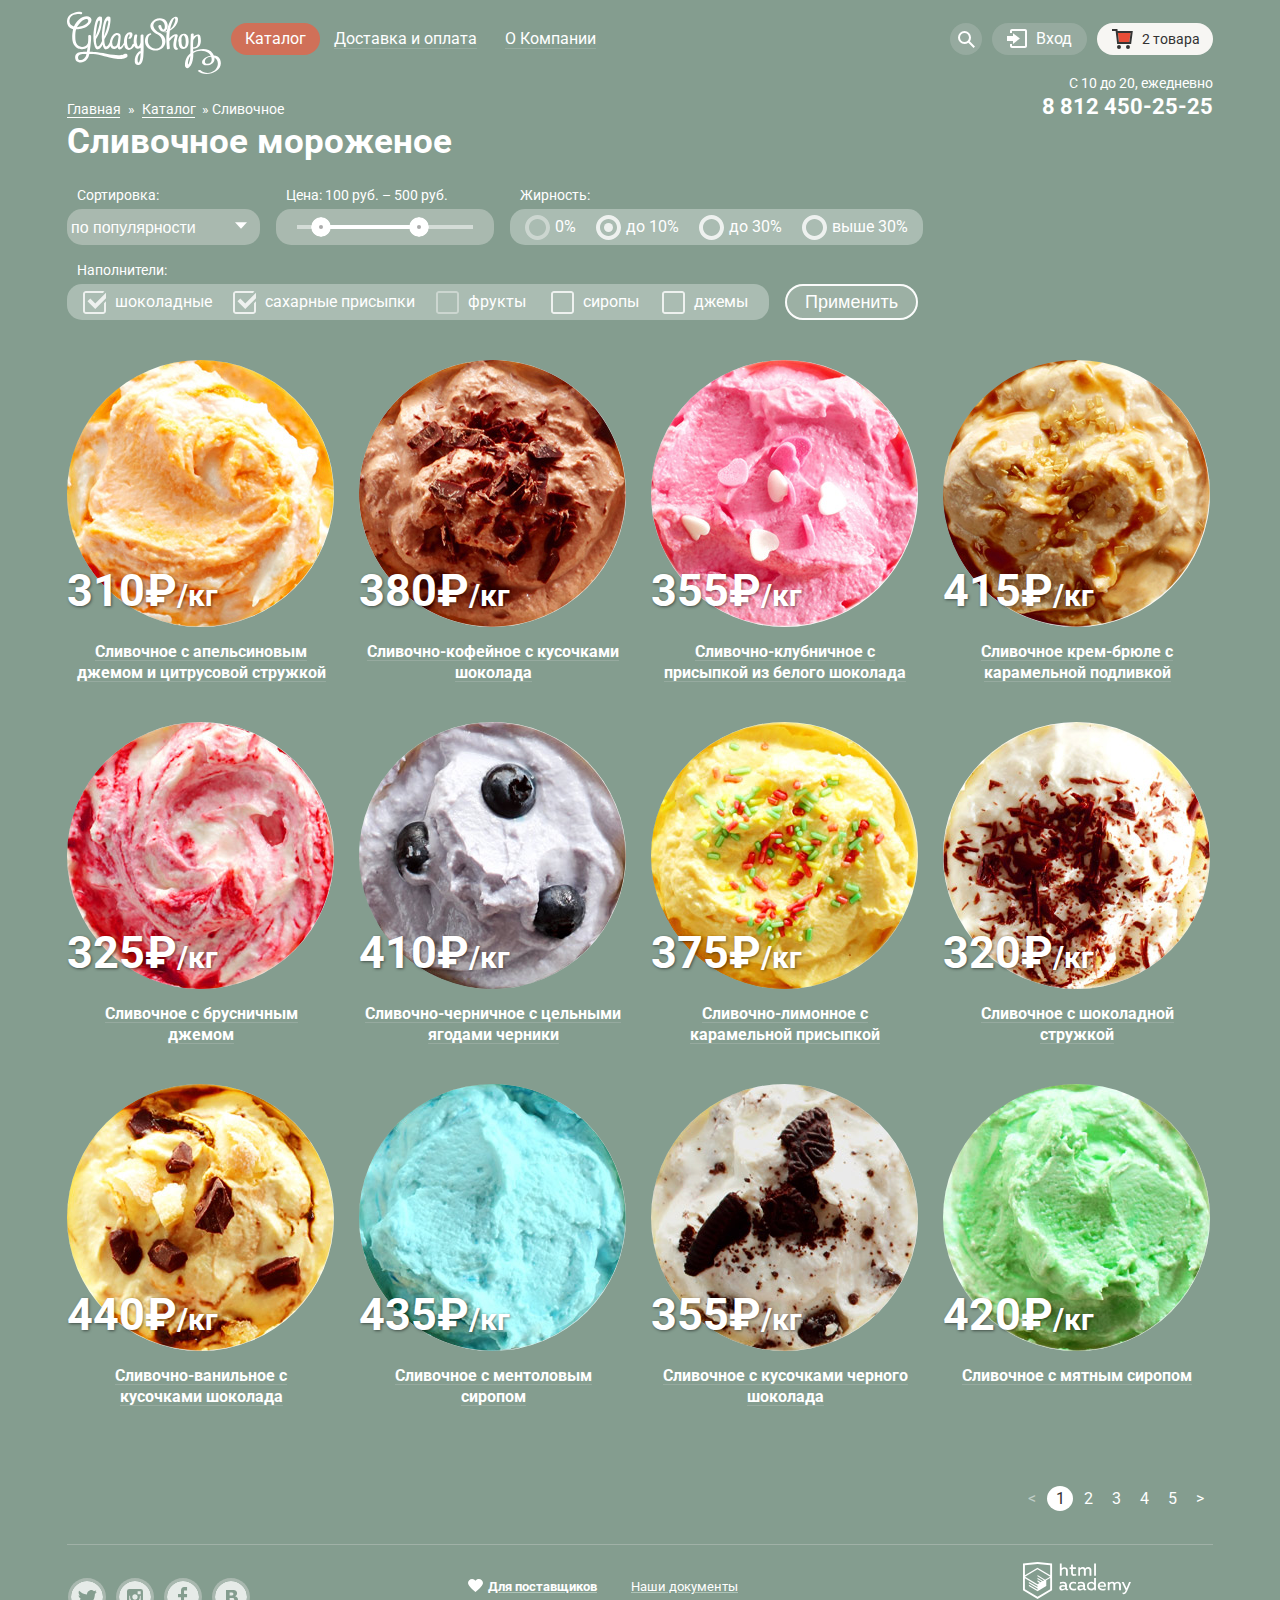
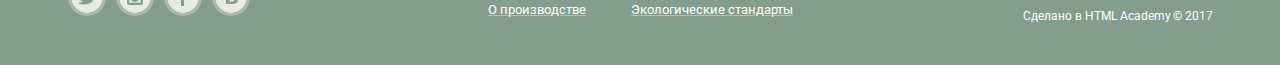
==== commit 5847343c: "работа над ошибками" ====
--- a/catalog.html
+++ b/catalog.html
@@ -2,9 +2,9 @@
 <html lang="ru">
   <head>
     <meta charset="utf-8">
-    <link href="https://fonts.googleapis.com/css?family=Roboto:400,700" rel="stylesheet">
-    <link rel="stylesheet" href="normalize.css">
-    <link rel="stylesheet" href="css/mini.style.css">
+    <link href="https://fonts.googleapis.com/css?family=Roboto:400,500,700" rel="stylesheet">
+    <link rel="stylesheet" href="css/normalize.css">
+    <link rel="stylesheet" href="css/style.css">
     <title>HTML Academy: Глейси</title>
   </head>
   <body class="">
@@ -18,11 +18,11 @@
             <li class="catalog-link">
               <a class="current inner-link" href="#">Каталог</a>
               <ul class="dropdown-catalog dropdown">
-                <li class="dropdown-catalog-new"><a class="dropdown-catalog-link" href="latest.html">Новинки</a></li>
-                <li class="current-dropdown-link">Сливочное</li>
-                <li><a class="dropdown-catalog-link" href="sherbets.html">Щербеты</a></li>
-                <li><a class="dropdown-catalog-link" href="popsicles.html">Фруктовый лед</a></li>
-                <li><a class="dropdown-catalog-link" href="mellorine.html">Мелорин</a></li>
+                <li class="dropdown-catalog-new dropdown-catalog-item"><a class="dropdown-catalog-link" href="latest.html">Новинки</a></li>
+                <li class="current-dropdown-link dropdown-catalog-item">Сливочное</li>
+                <li class="dropdown-catalog-item"><a class="dropdown-catalog-link" href="sherbets.html">Щербеты</a></li>
+                <li class="dropdown-catalog-item"><a class="dropdown-catalog-link" href="popsicles.html">Фруктовый лед</a></li>
+                <li class="dropdown-catalog-item"><a class="dropdown-catalog-link" href="mellorine.html">Мелорин</a></li>
               </ul>
             </li>
             <li><a href="delovery.html"><span>Доставка и оплата</span></a></li>
@@ -47,11 +47,11 @@
               <form class="login-form" action="https://echo.htmlacademy.ru" method="post">
                 <p>
                   <label class="visually-hidden" for="user-login">Логин</label>
-                  <input class="input-block login-email" type="email" placeholder="Электронная почта" name="login" id="user-login">
+                  <input class="input-block login-email" type="email" placeholder="Электронная почта" name="login" id="user-login" required>
                 </p>
                 <p>
                   <label class="visually-hidden" for="user-password">Пароль</label>
-                  <input class="input-block login-password" type="text" placeholder="Пароль" name="password" id="user-password">
+                  <input class="input-block login-password" type="text" placeholder="Пароль" name="password" id="user-password" required>
                 </p>
               </form>
               <div class="login-button-help">
@@ -109,7 +109,7 @@
           <fieldset class="sort-way">
             <legend>Сортировка:</legend>
             <div class="slct-outer">
-              <a class="select-button"></a>
+              <button class="select-button"></button>
               <select class="slct" name="select">
                 <option>по популярности</option>
                 <option>сначала недорогие</option>
--- a/css/style.css
+++ b/css/style.css
@@ -0,0 +1,2158 @@
+html,
+body {
+	margin: 0;
+	padding: 0;
+	box-sizing: border-box;
+}
+
+body {
+	font-family: "Roboto", "Arial", sans-serif;
+	font-size: 16px;
+	line-height: 22px;
+	font-weight: 400;
+	color: #323232;
+	background-color: #849d8f;
+}
+
+.btn-1:checked~.page-wrapper {
+	background-color: #849d8f;
+	background-image: url(../img/slider-1.png);
+	z-index: 100;
+}
+
+.btn-1:checked~.page-wrapper .slider-1 {
+	display: block;
+	z-index: 100;
+}
+
+.btn-2:checked~.page-wrapper {
+	background-color: #8996a6;
+	background-image: url(../img/slider-2.png);
+	z-index: 100;
+}
+
+.btn-2:checked~.page-wrapper .slider-2 {
+	display: block;
+	z-index: 100;
+}
+
+.btn-3:checked~.page-wrapper {
+	background-color: #9d8b84;
+	background-image: url(../img/slider-3.png);
+	z-index: 100;
+}
+
+.btn-3:checked~.page-wrapper .slider-3 {
+	display: block;
+	z-index: 100;
+}
+
+a {
+	text-decoration: none;
+	color: #ffffff;
+}
+
+a,
+img,
+input,
+button,
+span {
+	display: block;
+}
+b,
+strong {
+  font-weight: bold;
+}
+*,
+*::before,
+*::after {
+	-webkit-box-sizing: inherit;
+	box-sizing: inherit;
+}
+
+input,
+textarea {
+	font-family: inherit;
+	padding-right: 15px;
+	font-weight: bold;
+	color: #323232;
+}
+
+
+input[placeholder],
+textarea[placeholder] {
+
+	font-family: inherit;
+	font-weight: 400;
+	font-size: 16px;}
+
+
+.content-box-component {
+	-webkit-box-sizing: content-box;
+	box-sizing: content-box;
+}
+
+.container {
+	padding-left: 27px;
+	padding-right: 27px;
+	margin: 0 auto;
+	max-width: 1200px;
+	min-width: 1200px;
+}
+
+.visually-hidden:not(:focus):not(:active),
+input[type="checkbox"].visually-hidden,
+input[type="radio"].visually-hidden {
+  position: absolute;
+  width: 1px;
+  height: 1px;
+  margin: -1px;
+  border: 0;
+  padding: 0;
+  white-space: nowrap;
+  clip-path: inset(100%);
+  clip: rect(0 0 0 0);
+  overflow: hidden;
+}
+
+.button {
+	font-size: 18px;
+	line-height: 24px;
+	font-weight: bold;
+	padding: 10px 20px;
+	border-radius: 25px;
+	-webkit-box-shadow: 0px 2px 2px 0px #ac1000;
+	box-shadow: 0px 2px 2px 0px #ac1000;
+	outline: none;
+	text-align: center;
+	color: #ffffff;
+	vertical-align: middle;
+	background-color: #f16742;
+	background-image: -webkit-gradient(linear, left top, left bottom, from(#f16742), to(#e74b36));
+	background-image: -webkit-linear-gradient(#f16742, #e74b36);
+	background-image: -o-linear-gradient(#f16742, #e74b36);
+	background-image: linear-gradient(#f16742, #e74b36);
+	border: none;
+}
+
+.button:hover {
+	background-color: #f07963;
+	background-image: -webkit-gradient(linear, left top, left bottom, from(#f58669), to(#ec6f5e));
+	background-image: -webkit-linear-gradient(#f58669, #ec6f5e);
+	background-image: -o-linear-gradient(#f58669, #ec6f5e);
+	background-image: linear-gradient(#f58669, #ec6f5e);
+	-webkit-box-shadow: 0px 2px 2px 0px #ac1000;
+	box-shadow: 0px 2px 2px 0px #ac1000;
+}
+
+.button:focus {
+	background-color: #dc5539;
+	background-image: -webkit-gradient(linear, left top, left bottom, from(#d74632), to(#e1613e));
+	background-image: -webkit-linear-gradient(#d74632, #e1613e);
+	background-image: -o-linear-gradient(#d74632, #e1613e);
+	background-image: linear-gradient(#d74632, #e1613e);
+	-webkit-box-shadow: inset 0px 2px 2px 0px #a32e1e;
+	box-shadow: inset 0px 2px 2px 0px #a32e1e;
+}
+
+.input-block {
+	font-weight: bold;
+	font: inherit;
+	font-size: 14px;
+	line-height: 24px;
+	color: #323232;
+	border: none;
+	background-color: #ffffff;
+	-webkit-box-shadow: 0 0 0 1px #999999;
+	box-shadow: 0 0 0 1px #999999;
+	border-radius: 3px;
+}
+
+.input-block:hover {
+	border-radius: 3px;
+	-webkit-box-shadow: 0 0 0 2px #999999;
+	box-shadow: 0 0 0 2px #999999;
+	;
+}
+
+.input-block:focus {
+	-webkit-box-shadow: 0 0 0 2px #8fbdec;
+	box-shadow: 0 0 0 2px #8fbdec;
+	outline: none;
+}
+
+.dropdown,
+.modal {
+	z-index: 100;
+}
+
+
+/*стилизация шапки*/
+
+
+/*ОБЩИЕ*/
+
+.main-header {
+	display: -webkit-box;
+	display: -ms-flexbox;
+	display: flex;
+	-webkit-box-orient: vertical;
+	-webkit-box-direction: normal;
+	-ms-flex-direction: column;
+	flex-direction: column;
+	-webkit-box-pack: start;
+	-ms-flex-pack: start;
+	justify-content: flex-start;
+}
+
+.main-logo {
+	margin-right: 10px;
+	padding-top: 11px;
+}
+
+.main-navigation {
+	color: #ffffff;
+	line-height: 18px;
+	display: -webkit-box;
+	display: -ms-flexbox;
+	display: flex;
+}
+
+.navigation-list,
+.user-navigation {
+	display: -webkit-box;
+	display: -ms-flexbox;
+	display: flex;
+	-ms-flex-pack: distribute;
+	justify-content: space-around;
+	padding-left: 0;
+	padding-right: 0;
+	padding-bottom: 0;
+	padding-top: 23px;
+	margin: 0;
+	list-style: none;
+}
+
+.site-navigation a:not(.dropdown-catalog-link),
+.user-navigation a {
+	color: #ffffff;
+	line-height: 18px;
+	padding: 7px 14px;
+	border-radius: 20px;
+}
+
+.site-navigation a {
+	background-color: transparent;
+}
+
+.user-navigation a {
+	background-color: rgba(225, 225, 225, 0.2);
+}
+
+.user-navigation span,
+.site-navigation span {
+	border-bottom: 1px solid rgba(225, 225, 225, .2);
+}
+
+.site-navigation a:hover,
+.user-navigation a:hover {
+	color: #333333;
+	background-color: #f7f6f3;
+	text-decoration: none;
+}
+
+.user-navigation a:focus {
+	color: #333333;
+	background-color: #ededed;
+	border-bottom: none;
+}
+
+
+/*КАТАЛОГ*/
+
+.catalog-link:hover a {
+	color: #333333;
+	background-color: #f7f6f3;
+	text-decoration: none;
+}
+
+.catalog-link:hover .dropdown-catalog {
+	visibility: visible;
+}
+
+.inner-link:active {
+	-webkit-box-shadow: inset 0px 1px 2px #696969;
+	box-shadow: inset 0px 1px 2px #696969;
+}
+
+.catalog-link,
+.site-search,
+.user-login,
+.cart {
+	position: relative;
+	padding-bottom: 10px;
+}
+
+.dropdown {
+	-webkit-box-shadow: 0px 10px 20px 0px rgba(0, 0, 0, .4);
+	box-shadow: 0px 10px 20px 0px rgba(0, 0, 0, .4);
+}
+
+.dropdown-catalog {
+	content: "";
+	position: absolute;
+	top: 38px;
+	left: -7px;
+	visibility: hidden;
+	background-color: #f8f7f4;
+	min-height: 171px;
+	width: 143px;
+	padding-bottom: 0;
+	padding-left: 0;
+	padding-right: 0;
+	padding-top: 4px;
+	z-index: 200;
+	border-radius: 5px;
+	list-style: none;
+	display: -webkit-box;
+	display: -ms-flexbox;
+	display: flex;
+	-webkit-box-orient: vertical;
+	-webkit-box-direction: normal;
+	-ms-flex-direction: column;
+	flex-direction: column;
+	-webkit-box-pack: justify;
+	-ms-flex-pack: justify;
+	justify-content: space-between;
+}
+
+.dropdown-catalog a:nth-child(2) {
+	padding-top: 6px;
+}
+
+.dropdown-catalog a {
+	font-size: 14px;
+	line-height: 16px;
+	font-weight: 400;
+	color: #323232;
+	border: none;
+	border-radius: none;
+	text-decoration: none;
+	padding-left: 0;
+	padding-right: 0;
+	padding-top: 5px;
+	padding-bottom: 10px;
+	margin: 0;
+}
+
+.dropdown-catalog li {
+	padding-left: 21px;
+	margin-bottom: 3px;
+}
+
+.dropdown-catalog-item:hover,
+.dropdown-catalog-item:hover .dropdown-catalog-link {
+	background-color: #fbded7;
+}
+
+.dropdown-catalog-item:focus,
+.dropdown-catalog-item:focus .dropdown-catalog-link,
+.dropdown-catalog-item:active,
+.dropdown-catalog-item:active .dropdown-catalog-link {
+	background-color: #f6b5a5;
+}
+
+.dropdown-catalog::after {
+	content: "";
+	position: absolute;
+	top: 35px;
+	left: 7px;
+	width: 128px;
+	margin: 4px auto 0;
+	border-bottom: 1px solid #d1d0ce;
+	z-index: 100;
+}
+
+.dropdown-catalog-link:hover {
+	background-color: #fbded7;
+	border-radius: 0;
+	vertical-align: middle;
+}
+
+.dropdown-catalog-new {
+	margin-bottom: 5px;
+	padding-top: 3px;
+}
+
+.dropdown-catalog-new a {
+	font-weight: 700;
+	color: #323232;
+}
+
+.current-dropdown-link {
+	font-size: 14px;
+	line-height: 16px;
+	background-color: #d07058;
+	padding-top: 5px;
+	padding-bottom: 10px;
+	cursor: pointer;
+}
+.current-dropdown-link:hover {
+	color: #323232;
+	background-color: #fbded7;
+
+}
+
+
+/*Юзер навигация*/
+
+.user-navigation {
+	-webkit-box-pack: end;
+	-ms-flex-pack: end;
+	justify-content: flex-end;
+	width: 300px;
+	margin-left: auto;
+}
+
+.user-navigation li {
+	margin-bottom: auto;
+	margin-left: 10px;
+}
+
+.user-navigation a {
+	padding-left: 0;
+	padding-right: 0;
+}
+
+.site-navigation li:first-child {
+	margin-right: 0px;
+}
+
+.site-navigation li:nth-child(2) {
+	margin-right: 0px;
+}
+
+.navigation-list .current {
+	background-color: #d07058;
+	padding: 7px 14px;
+	border-radius: 20px;
+	text-decoration: none;
+}
+
+.site-search-block {
+	position: relative;
+	padding-bottom: 10px;
+}
+
+.site-search-block a {
+	position: relative;
+	font-size: 0;
+	padding-left: 16px;
+	padding-right: 16px;
+}
+
+.site-search-block a::before {
+	content: "";
+	position: absolute;
+	width: 21px;
+	height: 20px;
+	background-image: url("../img/svg-gllacy/loupe.svg");
+	background-repeat: no-repeat;
+	position: 0 0;
+	left: 8px;
+	top: 8px;
+}
+
+.site-search-block:hover a::before,
+.dropdown-search:hover a::before {
+	background-image: url("../img/svg-gllacy/loupe-black.svg");
+}
+
+.site-search-block:hover .search-link {
+	background-color: #f7f6f3;
+}
+
+.dropdown-search {
+	position: absolute;
+	visibility: hidden;
+	width: 341px;
+	background-color: #f8f7f4;
+	border-radius: 6px;
+	top: 38px;
+	right: 0px;
+}
+
+.dropdown-search .search-input {
+	margin: 20px 15px;
+	width: 309px;
+	padding-left: 14px;
+	font-weight: bold;
+}
+
+.site-search-block:hover .dropdown-search {
+	visibility: visible;
+}
+
+.user-login-block {
+	padding-bottom: 10px;
+}
+
+.user-login-block .entrance {
+	position: relative;
+	padding-right: 15px;
+	padding-left: 44px;
+	text-align: right;
+}
+
+.user-login-block .entrance::before {
+	content: "";
+	position: absolute;
+	width: 21px;
+	height: 20px;
+	background-image: url("../img/svg-gllacy/entrance-white.svg");
+	background-repeat: no-repeat;
+	position: 0 0;
+	left: 15px;
+	top: 6px;
+}
+
+.user-login-block .entrance:hover::before {
+	background-image: url("../img/svg-gllacy/entrance.svg");
+}
+
+.user-login-block {
+	position: relative;
+}
+
+.dropdown-login {
+	position: absolute;
+	visibility: hidden;
+	width: 277px;
+	background-color: #f8f7f4;
+	border-radius: 6px;
+	top: 38px;
+	right: 0px;
+}
+
+.dropdown-login .input-block {
+	margin: 20px 15px;
+	width: 239px;
+	padding-left: 14px;
+	font-weight: bold;
+}
+
+.login-button-help {
+	display: -webkit-box;
+	display: -ms-flexbox;
+	display: flex;
+	height: 70px;
+}
+
+.login-button-help .button {
+	width: 100px;
+	padding: 13px 25px;
+	margin-left: 18px;
+	margin-bottom: 20px;
+	margin-top: 0px;
+	margin-right: 10px;
+}
+
+.user-login-block:hover .dropdown-login {
+	visibility: visible;
+}
+
+.user-login-block:hover .entrance {
+	background-color: #f7f6f3;
+	color: #323232;
+}
+
+.user-login-block:hover .entrance::before {
+	background-image: url("../img/svg-gllacy/entrance.svg");
+}
+
+.login-help {
+	list-style: none;
+	width: 140px;
+	margin-left: 0;
+	margin-right: 18px;
+	margin-bottom: 22px;
+	padding-left: 0;
+	display: -webkit-box;
+	display: -ms-flexbox;
+	display: flex;
+	-webkit-box-orient: vertical;
+	-webkit-box-direction: normal;
+	-ms-flex-direction: column;
+	flex-direction: column;
+	-webkit-box-pack: center;
+	-ms-flex-pack: center;
+	justify-content: center;
+}
+
+.login-help li {
+	margin-bottom: 7px;
+}
+
+.login-help .help-link {
+	font-size: 13px;
+	line-height: 15px;
+	color: #323232;
+	text-decoration: underline;
+	padding: 0;
+	background: none;
+	border-radius: 0;
+}
+
+.login-help .help-link:hover {
+	color: #e84d37;
+	text-decoration: underline;
+}
+
+.help-link:first-child {
+	margin-top: 5px;
+	margin-bottom: 0;
+}
+
+.cart {
+	position: relative;
+	width: 116px;
+	padding-bottom: 10px;
+}
+
+.cart a {
+	padding-left: 45px;
+	text-align: right;
+	position: relative;
+	font-size: 14px;
+	text-align: left;
+}
+
+.cart a::before {
+	content: "";
+	position: absolute;
+	width: 21px;
+	height: 20px;
+	background-image: url("../img/svg-gllacy/basket.svg");
+	background-repeat: no-repeat;
+	position: 0 0;
+	left: 15px;
+	top: 6px;
+}
+
+.cart a:hover::before {
+	background-image: url("../img/svg-gllacy/basket-black.svg");
+}
+
+.cart:hover .modal-full-cart {
+	visibility: visible;
+}
+
+.cart .full-cart {
+	color: #323232;
+	background-color: #f7f6f3;
+	position: relative;
+}
+
+.cart .full-cart::after {
+	content: "";
+	position: absolute;
+	width: 21px;
+	height: 20px;
+	background-image: url("../img/svg-gllacy/basket-red.svg");
+	background-repeat: no-repeat;
+	background-position: 0 0;
+	left: 15px;
+	top: 6px;
+}
+
+.modal-full-cart {
+	display: -webkit-box;
+	display: -ms-flexbox;
+	display: flex;
+	-webkit-box-orient: vertical;
+	-webkit-box-direction: normal;
+	-ms-flex-direction: column;
+	flex-direction: column;
+	-webkit-box-align: end;
+	-ms-flex-align: end;
+	align-items: flex-end;
+	width: 540px;
+	background-color: #f8f7f4;
+	color: #323232;
+	font-size: 13px;
+	line-height: 16px;
+	padding: 10px 13px;
+	visibility: hidden;
+	position: absolute;
+	top: 38px;
+	right: 0px;
+	border-radius: 5px;
+}
+
+.cart-table {
+	position: relative;
+	width: 505px;
+	min-height: 104px;
+}
+
+.cart-table td {
+	height: 52px;
+	vertical-align: middle;
+}
+
+.cart-table td:first-child,
+.cart-table td:nth-child(2) {
+	padding: 0 5px;
+}
+
+.cart-table td:nth-child(3) {
+	width: 238px;
+	padding-left: 8px;
+}
+
+.cart-table td:nth-child(4) {
+	display: -webkit-box;
+	display: -ms-flexbox;
+	display: flex;
+	-webkit-box-align: center;
+	-ms-flex-align: center;
+	align-items: center;
+	width: 126px;
+	padding-left: 16px;
+}
+
+.cart-table td:nth-child(5) {
+	width: 80px;
+	padding-left: 12px;
+}
+
+.table-button {
+	width: 15px;
+	height: 15px;
+	font-size: 0;
+	background-color: #f8f7f4;
+	border: 0;
+	cursor: pointer;
+	outline: none;
+}
+
+.table-button::before,
+.table-button::after {
+	content: "";
+	position: absolute;
+	left: 8px;
+	width: 15px;
+	height: 1px;
+	background-color: #323232;
+}
+
+.table-button::before {
+	-webkit-transform: rotate(45deg);
+	-ms-transform: rotate(45deg);
+	transform: rotate(45deg);
+}
+
+.table-button::after {
+	-webkit-transform: rotate(-45deg);
+	-ms-transform: rotate(-45deg);
+	transform: rotate(-45deg);
+}
+
+.cart-price {
+	color: #999999;
+	padding-left: 4px;
+	font-weight: bold;
+}
+
+.cart-table::after {
+	content: "";
+	position: absolute;
+	width: 505px;
+	height: 1px;
+	border-bottom: 1px solid #cacac7;
+}
+
+.cart-total {
+	display: -webkit-box;
+	display: -ms-flexbox;
+	display: flex;
+	font-size: 15px;
+	line-height: 18px;
+	font-weight: bold;
+}
+
+.cart-total span {
+	padding-left: 4px;
+}
+
+.modal-full-cart form {
+	margin-bottom: 10px;
+}
+
+.working-time-phone {
+	-ms-flex-item-align: end;
+	align-self: flex-end;
+	display: -webkit-box;
+	display: -ms-flexbox;
+	display: flex;
+	-webkit-box-orient: vertical;
+	-webkit-box-direction: normal;
+	-ms-flex-direction: column;
+	flex-direction: column;
+	-webkit-box-align: end;
+	-ms-flex-align: end;
+	align-items: flex-end;
+	width: 200px;
+}
+
+.working-time-phone p {
+	margin: 0;
+	padding-bottom: 4px;
+}
+
+.working-time-phone p:first-child {
+	font-size: 14px;
+	line-height: 16px;
+	color: #ffffff;
+}
+
+.working-time-phone a {
+	font-size: 22px;
+	line-height: 24px;
+	color: #ffffff;
+	font-weight: bold;
+	letter-spacing: 0;
+}
+
+
+/*Основной блок main*/
+
+
+/*Слайдер*/
+
+.slider {
+	position: relative;
+	padding-top: 274px;
+	text-align: center;
+}
+
+.page-wrapper {
+	position: relative;
+	width: 100%;
+	height: auto;
+	background-repeat: no-repeat;
+	background-position: top center;
+}
+
+.slider-slides {
+	display: -webkit-box;
+	display: -ms-flexbox;
+	display: flex;
+}
+
+.slider-1,
+.slider-2,
+.slider-3 {
+	position: relative;
+	width: 1200px;
+	display: none;
+}
+
+.slides-switches {
+	position: absolute;
+	width: 80px;
+	display: -webkit-box;
+	display: -ms-flexbox;
+	display: flex;
+}
+
+.slider-controls {
+	width: 100px;
+	position: absolute;
+	bottom: 20px;
+	left: -7px;
+	z-index: 101;
+}
+
+.slider li {
+	list-style: none;
+}
+
+.slider-header {
+	font-size: 60px;
+	line-height: 60.35px;
+	font-weight: 700;
+	width: 700px;
+	margin-top: auto;
+	margin-left: auto;
+	margin-right: auto;
+	margin-bottom: 30px;
+	color: #ffffff;
+	text-align: center;
+}
+
+.slider-button {
+	display: inline-block;
+	font-size: 32px;
+	line-height: 44px;
+	-ms-flex-item-align: center;
+	align-self: center;
+	border-radius: 30px;
+	padding: 8px 40px 12px;
+	margin-bottom: 3px;
+	text-shadow: 0 2px 5px rgba(160, 32, 11, 0.76);
+}
+
+.slider-controls label {
+	display: inline-block;
+	width: 17px;
+	height: 17px;
+	border-radius: 50%;
+	-webkit-box-shadow: 0px 0px 0px 2px #ffffff;
+	box-shadow: 0px 0px 0px 2px #ffffff;
+	margin-right: 8px;
+	cursor: pointer;
+}
+
+.slider-controls label:hover {
+	background-color: rgba(225, 225, 225, .4);
+}
+
+.slider-controls label:active,
+.slider-controls label:focus {
+	background-color: #ffffff;
+}
+
+.btn-1:checked~.page-wrapper label[for="btn-1"],
+.btn-2:checked~.page-wrapper label[for="btn-2"],
+.btn-3:checked~.page-wrapper label[for="btn-3"] {
+	background-color: #ffffff;
+}
+
+.slide-btn {
+	display: none;
+}
+
+
+/*Спецпредложения*/
+
+.offers {
+	display: -webkit-box;
+	display: -ms-flexbox;
+	display: flex;
+	-webkit-box-pack: justify;
+	-ms-flex-pack: justify;
+	justify-content: space-between;
+	margin-bottom: 40px;
+	margin-top: 37px;
+}
+
+.offer-header {
+	font-size: 35px;
+	line-height: 41px;
+	font-weight: 700;
+	color: #ffffff;
+	margin: 0;
+}
+
+.offers p {
+	font-size: 18px;
+	line-height: 22px;
+	font-weight: 700;
+	color: #ffffff;
+}
+
+.raspberry,
+.chocolate {
+	display: -webkit-box;
+	display: -ms-flexbox;
+	display: flex;
+	-webkit-box-orient: vertical;
+	-webkit-box-direction: normal;
+	-ms-flex-direction: column;
+	flex-direction: column;
+	-webkit-box-pack: start;
+	-ms-flex-pack: start;
+	justify-content: flex-start;
+	border-radius: 15px;
+	padding: 16px 21px 25px;
+
+}
+
+.raspberry {
+	width: 560px;
+	background-color: #ab0005;
+	background-image: url("../img/raspberry-background.jpg");
+	background-position: -50px -90px;
+	background-repeat: no-repeat;
+}
+
+.chocolate {
+	width: 560px;
+	background-color: #5c3425;
+	background-image: url("../img/chocolate-background.jpg");
+	background-position: -218px -105px;
+	background-repeat: no-repeat;
+}
+
+.raspberry p,
+.chocolate p {
+	margin: 15px 0 45px;
+}
+
+.raspberry a,
+.chocolate a {
+	-ms-flex-item-align: end;
+	    align-self: flex-end;
+	padding: 10px 21px;
+}
+
+
+/*Товары*/
+
+.products-list {
+	list-style: none;
+	margin-top: 0;
+	margin-left: 0;
+	margin-right: 0;
+	margin-bottom: 40px;
+	padding: 0;
+	display: -webkit-box;
+	display: -ms-flexbox;
+	display: flex;
+	-ms-flex-wrap: wrap;
+	flex-wrap: wrap;
+	-webkit-box-pack: start;
+	-ms-flex-pack: start;
+	justify-content: flex-start;
+}
+
+.main-page-products-list {
+	margin-bottom: 0px;
+}
+
+.product-header {
+	display: -webkit-box;
+	display: -ms-flexbox;
+	display: flex;
+	-webkit-box-orient: vertical;
+	-webkit-box-direction: normal;
+	-ms-flex-direction: column;
+	flex-direction: column;
+	-webkit-box-align: center;
+	-ms-flex-align: center;
+	align-items: center;
+	font-size: 16px;
+	line-height: 16px;
+	text-align: center;
+	margin: 13px 0 0;
+	padding: 0;
+	z-index: 100;
+}
+
+.product-header span {
+	margin-top: 4px;
+	border-bottom: 1px solid rgba(225, 225, 225, .2);
+}
+
+.product-header:hover {
+  color: #ffbc9e;
+}
+.product-header:hover span {
+	border-bottom: 1px solid #ffbc9e;
+}
+.products-list a,
+.footer-copyright a {
+	color: #ffffff;
+	text-decoration: none;
+	position: relative;
+}
+
+.product-item {
+	width: 268px;
+	position: relative;
+	margin-bottom: 40px;
+	margin-right: 24px;
+	padding-right: 0;
+}
+
+.product-item:nth-child(4n) {
+	margin-right: 0;
+}
+
+.product-item a {
+	display: -webkit-box;
+	display: -ms-flexbox;
+	display: flex;
+	-webkit-box-orient: vertical;
+	-webkit-box-direction: reverse;
+	-ms-flex-direction: column-reverse;
+	flex-direction: column-reverse;
+}
+
+.product-item b {
+	display: -webkit-box;
+	display: -ms-flexbox;
+	display: flex;
+	position: absolute;
+	top: 208px;
+	text-shadow: 1px 1px 3px rgba(0, 0, 0, .5);
+}
+
+.product-item-top::before {
+	content: "";
+	position: absolute;
+	width: 61px;
+	height: 61px;
+	border-radius: 50%;
+	background-color: #ffffff;
+	background-image: url("../img/svg-gllacy/hit.svg");
+	z-index: 110;
+}
+
+.product-image {
+	position: relative;
+	border-radius: 50%;
+}
+
+.product-price-value {
+	font-size: 45px;
+	line-height: 45px;
+	color: #ffffff;
+	z-index: 101;
+}
+
+.product-price-unit {
+	font-size: 30px;
+	line-height: 55px;
+	color: #ffffff;
+	z-index: 101;
+}
+
+.product-item-pop-up {
+	width: 294px;
+	min-height: 405px;
+	padding: 350px 13px 17px;
+	position: absolute;
+	visibility: hidden;
+	background-color: rgba(225, 225, 225, .2);
+	left: -13px;
+	top: -5px;
+	border-radius: 5px;
+	z-index: 2;
+	-webkit-box-shadow: 0px 20px 20px rgba(0, 0, 0, .4);
+	box-shadow: 0px 20px 20px rgba(0, 0, 0, .4);
+}
+
+.product-item-main:hover .product-item-pop-up {
+	visibility: visible;
+	z-index: 2;
+}
+
+.product-item-main:hover img {
+	z-index: 100;
+}
+
+.preview-button {
+	z-index: 5;
+	text-decoration: none;
+	padding-right: 17px;
+	padding-left: 17px;
+	margin: 0 auto 4px;
+}
+
+.product-item-pop-up .product-header {
+	margin-bottom: 17px;
+}
+
+.product-item-pop-up b {
+	top: 223px;
+}
+
+
+/*Описание магазина */
+
+.shop-discription {
+	background-color: #ebe0c6;
+	background-image: url("../img/waffle.jpg");
+	background-repeat: repeat;
+	border-radius: 20px;
+	padding-left: 20px;
+	padding-top: 25px;
+	padding-right: 10px;
+}
+
+.discription-header {
+	font-size: 24px;
+	line-height: 30px;
+	margin: 0 0 22px;
+	padding: 0;
+}
+
+.discription-items {
+	display: -webkit-box;
+	display: -ms-flexbox;
+	display: flex;
+	-ms-flex-wrap: wrap;
+	flex-wrap: wrap;
+	width: 1120px;
+}
+
+.discription-items p {
+	position: relative;
+	margin: 0;
+	padding-bottom: 22px;
+}
+
+.discription-items p:first-child,
+.discription-items p:nth-child(3) {
+	width: 547px;
+	padding-right: 13px;
+	padding-left: 55px;
+	margin-right: 20px;
+}
+
+.discription-items p:nth-child(2),
+.discription-items p:nth-child(4) {
+	width: 548px;
+	padding-left: 57px;
+	padding-right: 10px;
+}
+
+.discription-items p::before {
+	content: "";
+	position: absolute;
+	width: 50px;
+	height: 50px;
+	background-repeat: no-repeat;
+	position: 0 0;
+	top: -15px;
+	left: 0px;
+}
+
+.discription-items p:first-child::before {
+	background-image: url("../img/svg-gllacy/ice-cream.svg");
+}
+
+.discription-items p:nth-child(2)::before {
+	background-image: url("../img/svg-gllacy/cow.svg");
+}
+
+.discription-items p:nth-child(3)::before {
+	background-image: url("../img/svg-gllacy/eco.svg");
+}
+
+.discription-items p:nth-child(4)::before {
+	background-image: url("../img/svg-gllacy/thermometer.svg");
+}
+
+
+/*Блог и подписка*/
+
+.info-wrapper {
+	display: -webkit-box;
+	display: -ms-flexbox;
+	display: flex;
+	-webkit-box-pack: justify;
+	-ms-flex-pack: justify;
+	justify-content: space-between;
+	margin-right: 0;
+	margin-top: 40px;
+	margin-bottom: 40px;
+}
+
+.blog {
+	min-height: 170px;
+	background-color: #ffffff;
+	background-image: url("../img/strawberry_background.jpg");
+	background-position: 17% 39%;
+	background-repeat: no-repeat;
+	border-radius: 10px;
+	padding: 23px 261px 23px 20px;
+	width: 560px;
+}
+
+.blog-header {
+	font-weight: 500;
+	font-size: 16px;
+	line-height: 22px;
+	margin: 0;
+}
+
+.blog a {
+	font-size: 24px;
+	line-height: 30px;
+	color: #323232;
+	text-decoration: underline;
+	font-weight: bold;
+	width: 300px;
+	padding-top: 5px;
+}
+
+.blog a:hover {
+	color: #e84d37;
+}
+
+.subscribe {
+	position: relative;
+	width: 560px;
+	min-height: 220px;
+	background-color: #ffffff;
+	background-image: url("../img/svg-gllacy/bg-post.svg");
+	background-position: 0 0;
+	background-repeat: no-repeat;
+	border-radius: 10px;
+}
+
+.subscribe-inner {
+	position: absolute;
+	top: 6px;
+	left: 6px;
+	width: 548px;
+	background-color: #f8f7f4;
+	border-radius: 10px;
+	padding: 29px 20px 31px;
+}
+
+.subscribe-inner p {
+	color: #5a5a5a;
+	margin-top: 0;
+	margin-left:0;
+	margin-right: 0;
+	margin-bottom: 36px;
+}
+
+.subscribe-form {
+	display: -webkit-box;
+	display: -ms-flexbox;
+	display: flex;
+	-webkit-box-pack: justify;
+	-ms-flex-pack: justify;
+	justify-content: space-between;
+	height: 45px;
+}
+
+.subscribe-form .input-block {
+	padding-left: 13px;
+	margin-top: 2px;
+	font-weight: 700;
+}
+
+::-webkit-input-placeholder {font-weight: 400;}
+::-moz-placeholder          {font-weight: 400;}
+:-moz-placeholder           {font-weight: 400;}
+:-ms-input-placeholder      {font-weight: 400;}
+
+
+.input-block {
+	width: 368px;
+	height: 42px;
+	font-weight: bold;
+}
+
+.subscribe-form button {
+	padding-left: 17px;
+	padding-right: 17px;
+}
+
+
+/*Карта*/
+
+.map {
+	position: relative;
+	height: 428px;
+	overflow: hidden;
+	image-orientation: 100px 100px;
+	margin: 0 auto;
+	background-color: #cee0c0;
+	background-image: url("../img/map-full.jpg");
+	background-position: 0 -107px;
+}
+.map-background {
+	position: relative;
+  margin: 0 auto;
+	width: 1160px;
+	padding-top: 30px;
+}
+
+iframe {
+	position: absolute;
+	display: block;
+	overflow: hidden;
+	top: 0;
+	border-width: 0;
+}
+
+
+.address-block {
+	position: absolute;
+	top: 61px;
+	right: 0px;
+	width: 302px;
+	height: 304px;
+	background-color: rgba(255, 255, 255, 0.9);
+	border-radius: 10px;
+	padding: 30px 22px;
+	z-index: 100;
+  margin-right: 5px;
+}
+
+.address-block p {
+  font-size: 14px;
+	line-height: 20px;
+	margin: 0 0 5px;
+}
+
+.address-block b {
+	display: inline-block;
+	font-size: 18px;
+	line-height: 24px;
+	padding-bottom: 16px;
+}
+.address-block .tel {
+	display: inline-block;
+	color: #323232;
+	font-weight: bold;
+	font-size: 18px;
+	line-height: 22px;
+}
+
+.address-block .button {
+	padding: 10px;
+	margin-top: 25px;
+	display: block;
+}
+
+
+/*Footer*/
+
+.main-footer {
+	font-size: 13px;
+	line-height: 18px;
+	font-weight: 400;
+	padding-top: 20px;
+	padding-bottom: 28px;
+}
+
+.main-footer .container {
+	display: -webkit-box;
+	display: -ms-flexbox;
+	display: flex;
+}
+
+.social-links-list,
+.additional-info-list {
+	display: -webkit-box;
+	display: -ms-flexbox;
+	display: flex;
+	margin: 0;
+	padding-top: 17px;
+}
+
+.social-links {
+	width: 186px;
+	margin-right: 190px;
+	padding-left: 2px;
+}
+
+.social-links-list {
+	list-style: none;
+	padding-bottom: 0;
+	padding-right: 0;
+	padding-top: 20px;
+	padding-left: 2px;
+}
+
+.social-links-list li {
+	margin-right: 48px;
+}
+
+.social-button {
+	font-size: 0;
+	position: relative;
+}
+
+.social-button::before {
+	content: "";
+	position: absolute;
+	width: 32px;
+	height: 32px;
+	border-radius: 50%;
+	background-repeat: no-repeat;
+	background-position: 0 0;
+	-webkit-box-shadow: 0 0 0 3px rgba(225, 225, 225, 0.5);
+	box-shadow: 0 0 0 3px rgba(225, 225, 225, 0.5);
+	opacity: 0.8;
+}
+
+.social-button:hover::before {
+	opacity: 1;
+	-webkit-box-shadow: 0 0 0 3px rgba(225, 225, 225, 0.8);
+	box-shadow: 0 0 0 3px rgba(225, 225, 225, 0.8);
+}
+
+.social-button:focus::before {
+	opacity: 1;
+	-webkit-box-shadow: 0 0 0 3px rgba(225, 225, 225, 0.7);
+	box-shadow: 0 0 0 3px rgba(225, 225, 225, 0.7);
+}
+
+.social-button-twitter::before {
+	background-image: url("../img/svg-gllacy/twitter.svg");
+}
+
+.social-button-instagram::before {
+	background-image: url("../img/svg-gllacy/instagram.svg");
+}
+
+.social-button-facebook::before {
+	background-image: url("../img/svg-gllacy/fb.svg");
+}
+
+.social-button-vkontakte::before {
+	background-image: url("../img/svg-gllacy/vk.svg");
+}
+
+.additional-info {
+	width: 350px;
+}
+
+.additional-info-list {
+	display: -webkit-box;
+	display: -ms-flexbox;
+	display: flex;
+	width: 400px;
+	padding-left: 5px;
+}
+
+.additional-info ul {
+	list-style: none;
+
+}
+
+.additional-info-list a {
+	text-decoration: underline;
+	-webkit-text-decoration-color: #adc3b7;
+	text-decoration-color: #adc3b7;
+}
+
+.favourite {
+	font-weight: bold;
+	position: relative;
+}
+
+
+.favourite a::before {
+	content: "";
+	position: absolute;
+	width: 15px;
+	height: 13px;
+	background-image: url(../img/svg-gllacy/heart.svg);
+	background-repeat: no-repeat;
+	background-position: 0 0;
+	left: -20px;
+	top: 1px;
+}
+.favourite a:hover::before{
+	background-image: url("../img/svg-gllacy/heart-red.svg");
+}
+.favourite,
+.docs {
+	padding-bottom: 5px;
+}
+
+.additional-info-list a:hover,
+.footer-copyright a:hover {
+	color: #ffbc9e;
+	text-decoration: underline;
+	-webkit-text-decoration-color: #ffbc9e;
+	text-decoration-color: #ffbc9e;
+}
+
+.additional-info-list ul:first-child {
+	width: 160px;
+	-ms-flex-wrap: wrap;
+	flex-wrap: wrap;
+	margin-left: 0;
+	margin-top: 0;
+	margin-bottom: 0;
+	margin-right: 23px;
+}
+
+.additional-info-list ul:last-child {
+	width: 170px;
+	-ms-flex-wrap: wrap;
+	flex-wrap: wrap;
+	padding-left: 0;
+	margin: 0;
+}
+
+.footer-copyright {
+	font-size: 12px;
+	width: 190px;
+	margin-left: auto;
+}
+
+.footer-copyright p {
+	color: #ffffff;
+	display: -webkit-box;
+	display: -ms-flexbox;
+	display: flex;
+	-webkit-box-pack: justify;
+	-ms-flex-pack: justify;
+	justify-content: space-between;
+	margin-top: 7px;
+}
+
+.footer-copyright .footer-logo:hover {
+	border: none;
+}
+
+
+/*Catalog*/
+
+.breadcrumbs {
+	width: 250px;
+	display: -webkit-box;
+	display: -ms-flexbox;
+	display: flex;
+	padding: 0;
+	margin-top: -18px;
+}
+
+.breadcrumbs li {
+	font-size: 14px;
+	line-height: 16px;
+	list-style: none;
+}
+
+.breadcrumbs li:first-child {
+	position: relative;
+	width: 75px;
+	padding-right: 22px;
+}
+
+.breadcrumbs li:first-child::before {
+	content: "\00BB";
+	position: absolute;
+	color: #ffffff;
+	left: 61px;
+}
+
+.breadcrumbs li:nth-child(2) {
+	position: relative;
+	width: 70px;
+	padding-right: 17px;
+}
+
+.breadcrumbs li:nth-child(2)::before {
+	content: "\00BB";
+	position: absolute;
+	color: #ffffff;
+	left: 60px;
+}
+
+.breadcrumbs a {
+	border-bottom: 1px solid #ffffff;
+}
+
+.breadcrumbs a:hover,
+.breadcrumbs a:focus {
+	color: #ffbc9e;
+	border-bottom: 1px solid #ffbc9e;
+}
+
+.breadcrumbs-current {
+	color: #ffffff;
+}
+
+.catalog-header {
+	color: #ffffff;
+	font-size: 35px;
+	line-height: 41px;
+	margin-top: -13px;
+	margin-bottom: 25px;
+}
+
+
+/*ФИЛЬТРЫ */
+
+input[type="radio"]:focus	+label::before,
+input[type="checkbox"]:focus	+label::before {
+outline: 2px solid #1e90ff;
+}
+
+.filters {
+	line-height: 18px;
+	color: #ffffff;
+	font-weight: normal;
+	margin-bottom: 40px;
+}
+
+.filters legend {
+	padding-bottom: 6px;
+}
+
+.filter {
+	display: -webkit-box;
+	display: -ms-flexbox;
+	display: flex;
+	-ms-flex-wrap: wrap;
+	flex-wrap: wrap;
+}
+
+.filter legend {
+	font-size: 14px;
+	line-height: 16px;
+	padding-left: 10px;
+}
+
+.filter fieldset {
+	border: none;
+	padding: 0;
+	margin-bottom: 0;
+	margin-left: 0;
+	margin-top: 0;
+	margin-right: 16px;
+}
+
+.filter-input {
+	display: -webkit-box;
+	display: -ms-flexbox;
+	display: flex;
+	background-color: #aabcb2;
+	border-radius: 15px;
+	padding-right: 15px;
+}
+
+.filter-button {
+	background-color: #9cb0a4;
+	font-weight: 500;
+	background-image: none;
+	-webkit-box-shadow: inset 0px 0px 0px 2px #fbfcfb;
+	box-shadow: inset 0px 0px 0px 2px #fbfcfb;
+	-ms-flex-item-align: end;
+	align-self: flex-end;
+	padding: 6px 20px;
+}
+
+.filter-button:hover {
+	color: #323232;
+	background-color: #fbfcfb;
+	background-image: none;
+	-webkit-box-shadow: inset 0px 0px 0px 2px #fbfcfb;
+	box-shadow: inset 0px 0px 0px 2px #fbfcfb;
+}
+
+.filter-button:focus {
+	color: #323232;
+	background-image: none;
+	background-color: #fbfcfb;
+	border: none;
+	-webkit-box-shadow: inset 0px 1px 2px 0px #6a6b6a;
+	box-shadow: inset 0px 1px 2px 0px #6a6b6a;
+}
+
+.slct-outer {
+	background-color: #a9b9af;
+	width: 193px;
+	display: inline-block;
+	position: relative;
+	border-radius: 15px;
+	overflow: hidden;
+}
+
+.slct {
+	color: #ffffff;
+	font-weight: 500;
+	position: relative;
+	width: 215px;
+	height: 36px;
+	line-height: 18px;
+	background: none;
+	border: none;
+	outline: #1e90ff;
+	z-index: 100;
+}
+
+.select-button {
+	background: url("../img/svg-gllacy/select-arrow.svg") no-repeat;
+	background-size: contain;
+	height: 10px;
+	width: 9px;
+	position: absolute;
+	right: 13px;
+	top: 13px;
+	bottom: 0;
+	border: none;
+}
+
+.slct:hover {
+	color: #323232;
+}
+
+.slct-outer:hover .select-button {
+	background: url("../img/svg-gllacy/select-arrow-black.svg") no-repeat;
+	background-size: contain;
+	height: 10px;
+	width: 9px;
+	position: absolute;
+	right: 13px;
+	top: 13px;
+	bottom: 0;
+	border: none;
+}
+
+.slct-outer:hover {
+	background-color: #ffffff;
+}
+
+
+/*Диапазон*/
+
+.range-block {
+	border-radius: 15px;
+	position: relative;
+	width: 218px;
+	height: 36px;
+	background-color: #a9b9af;
+}
+
+.range-line {
+	position: absolute;
+	top: 16px;
+	left: 45px;
+	height: 4px;
+	width: 97px;
+	background-color: #ffffff;
+}
+
+.range-line::before {
+	content: "";
+	position: absolute;
+	left: -24px;
+	height: 4px;
+	width: 24px;
+	background-color: #ffffff;
+	opacity: 0.5;
+}
+
+.range-line::after {
+	content: "";
+	position: absolute;
+	right: -55px;
+	height: 4px;
+	width: 55px;
+	background-color: #ffffff;
+	opacity: 0.5;
+}
+
+.range-value1 {
+	width: 20px;
+	height: 20px;
+	border-radius: 50%;
+	position: absolute;
+	background-image: url("../img/svg-gllacy/filter-button.svg");
+	top: 8px;
+	left: 35px;
+	cursor: pointer;
+}
+
+.range-value1:hover,
+.range-value2:hover {
+	-webkit-box-shadow: inset 0px 0px 0px 1px #ffffff;
+	box-shadow: inset 0px 0px 0px 1px #ffffff;
+}
+
+.range-value2 {
+	width: 20px;
+	height: 20px;
+	border-radius: 50%;
+	position: absolute;
+	background-image: url("../img/svg-gllacy/filter-button.svg");
+	top: 8px;
+	right: 65px;
+	cursor: pointer;
+}
+
+
+/*Жирность*/
+
+
+.filter-input p {
+	margin: 0;
+	padding-top: 9px;
+	padding-bottom: 9px;
+}
+
+.radio-fat {
+	padding-left: 50px;
+	position: relative;
+}
+
+.radio-fat label {
+position: relative;
+display: block;
+white-space: nowrap;
+}
+
+.radio-fat:first-child {
+	padding-left: 45px;
+}
+
+.radio-fat input[type="radio"]+label::before {
+	content: "";
+	position: absolute;
+	width: 25px;
+	height: 25px;
+	background-image: url("../img/svg-gllacy/radio-off.svg");
+	top: -3px;
+	left: -30px;
+	opacity: 0.8;
+}
+
+.radio-fat input[type="radio"]:checked+label::before {
+	background-image: url("../img/svg-gllacy/radio-on.svg");
+}
+
+.radio-fat:first-child::before {
+	left: 14px;
+}
+
+.radio-fat:hover input[type="radio"]+label::before {
+	opacity: 1;
+}
+
+.radio-fat input[type="radio"]:disabled+label::before {
+	opacity: 0.4;
+}
+
+
+/*НАПОЛНИТЕЛИ*/
+
+.filter .supplements {
+	margin-top: 13px;
+}
+
+.supplements .filter-input {
+	width: 702px;
+}
+
+.supplements-type label {
+	position: relative;
+}
+
+.supplements-type:first-child {
+	padding-left: 48px;
+}
+
+.supplements-type:nth-child(2),
+.supplements-type:nth-child(3) {
+	padding-left: 53px;
+}
+
+.supplements-type:nth-child(4) {
+	padding-left: 57px;
+}
+
+.supplements-type:nth-child(5) {
+	padding-left: 55px;
+}
+
+.supplements-type label::before {
+	content: "";
+	position: absolute;
+	width: 23px;
+	height: 23px;
+	background-image: url("../img/svg-gllacy/checkbox-off.svg");
+	opacity: 0.8;
+	top: -1px;
+	left: -32px;
+}
+
+.supplements-type:hover label::before {
+	opacity: 1;
+}
+
+.supplements-type input[type="checkbox"]:disabled+label::before {
+	opacity: 0.4;
+}
+
+.supplements-type:disabled label::before {
+	opacity: 0.4;
+}
+
+.supplements-type input:checked~label::before {
+	background-image: url("../img/svg-gllacy/checkbox-on.svg");
+}
+
+
+/*Обратная связь*/
+.feedback-wrapper {
+	position: fixed;
+	top: 50%;
+	left: 50%;
+	width: 477px;
+	height: 442px;
+	margin-top:-238px;
+	margin-left: -221px;
+}
+.feedback-block {
+	display: -webkit-box;
+	display: -ms-flexbox;
+	display: flex;
+	width: 477px;
+	height: 442px;
+	z-index: 200;
+	background-color: #f8f7f4;
+	width: 477px;
+	height: 442px;
+	padding: 25px;
+	border-radius: 10px;
+	-webkit-box-orient: vertical;
+	-webkit-box-direction: normal;
+	-ms-flex-direction: column;
+	flex-direction: column;
+}
+
+.feedback-form ul {
+	list-style: none;
+	padding: 0;
+	margin: 0;
+}
+
+.feedback-form li {
+	margin-bottom: 20px;
+	font-family: inherit;
+	font-weight: bold;
+}
+
+.feedback-form .input-block {
+	padding-left: 14px;
+	color: #323232;
+	font-weight: bold;
+}
+
+.feedback-form textarea {
+	padding-top: 5px;
+	font-weight: bold;
+
+}
+
+.feedback-block h1 {
+	font-size: 24px;
+	line-height: 28px;
+	font-weight: 500;
+	margin-top: 0;
+	margin-bottom: 18px;
+}
+
+.feedback-block textarea {
+	height: 153px;
+	width: 426px;
+}
+
+.feedback-form .button {
+	margin-left: auto;
+}
+
+.feedback-show {
+	display: -webkit-box;
+	display: -ms-flexbox;
+	display: flex;
+}
+
+.feedback-close {
+	width: 30px;
+	height: 30px;
+	font-size: 0;
+	background-color: #f8f7f4;
+	border: 0;
+	cursor: pointer;
+	outline: none;
+}
+
+.feedback-close::before,
+.feedback-close::after {
+	content: "";
+	position: absolute;
+	top: 20px;
+	right: 15px;
+	width: 15px;
+	height: 1px;
+	background-color: #323232;
+}
+
+.feedback-close::before {
+	-webkit-transform: rotate(45deg);
+	-ms-transform: rotate(45deg);
+	transform: rotate(45deg);
+}
+
+.feedback-close::after {
+	-webkit-transform: rotate(-45deg);
+	-ms-transform: rotate(-45deg);
+	transform: rotate(-45deg);
+}
+
+/*Пагинатор*/
+
+.pagination-list {
+	list-style: none;
+	display: -webkit-box;
+	display: -ms-flexbox;
+	display: flex;
+	-webkit-box-pack: end;
+	-ms-flex-pack: end;
+	justify-content: flex-end;
+	margin-right: 0;
+	margin-bottom: 30px;
+}
+
+.pagination-list .disabled {
+	opacity: 0.5;
+}
+
+.pagination-list a {
+	color: #ffffff;
+	line-height: 18px;
+}
+
+.pagination-current a {
+	color: #323232;
+	background-color: #ffffff;
+}
+
+.pagination-item:not(.pagination-current):not(.prev):not(.next) a:hover {
+	background-color: #9db1a5;
+}
+
+.pagination-item {
+	margin-left: 2px;
+}
+
+.pagination-item a {
+	width: 26px;
+	height: 25px;
+	text-align: center;
+	padding-top: 4px;
+	border-radius: 50%;
+}
+
+.pagination-item:not(.pagination-current):not(.prev):not(.next) a:active {
+	color: #323232;
+	background-color: #ffffff;
+}
+
+.inner-footer {
+	position: relative;
+}
+
+.inner-footer::before {
+	content: "";
+	position: absolute;
+	width: 1146px;
+	height: 1px;
+	border-bottom: 1px solid rgba(225, 225, 225, 0.3);
+	top: -17px;
+}
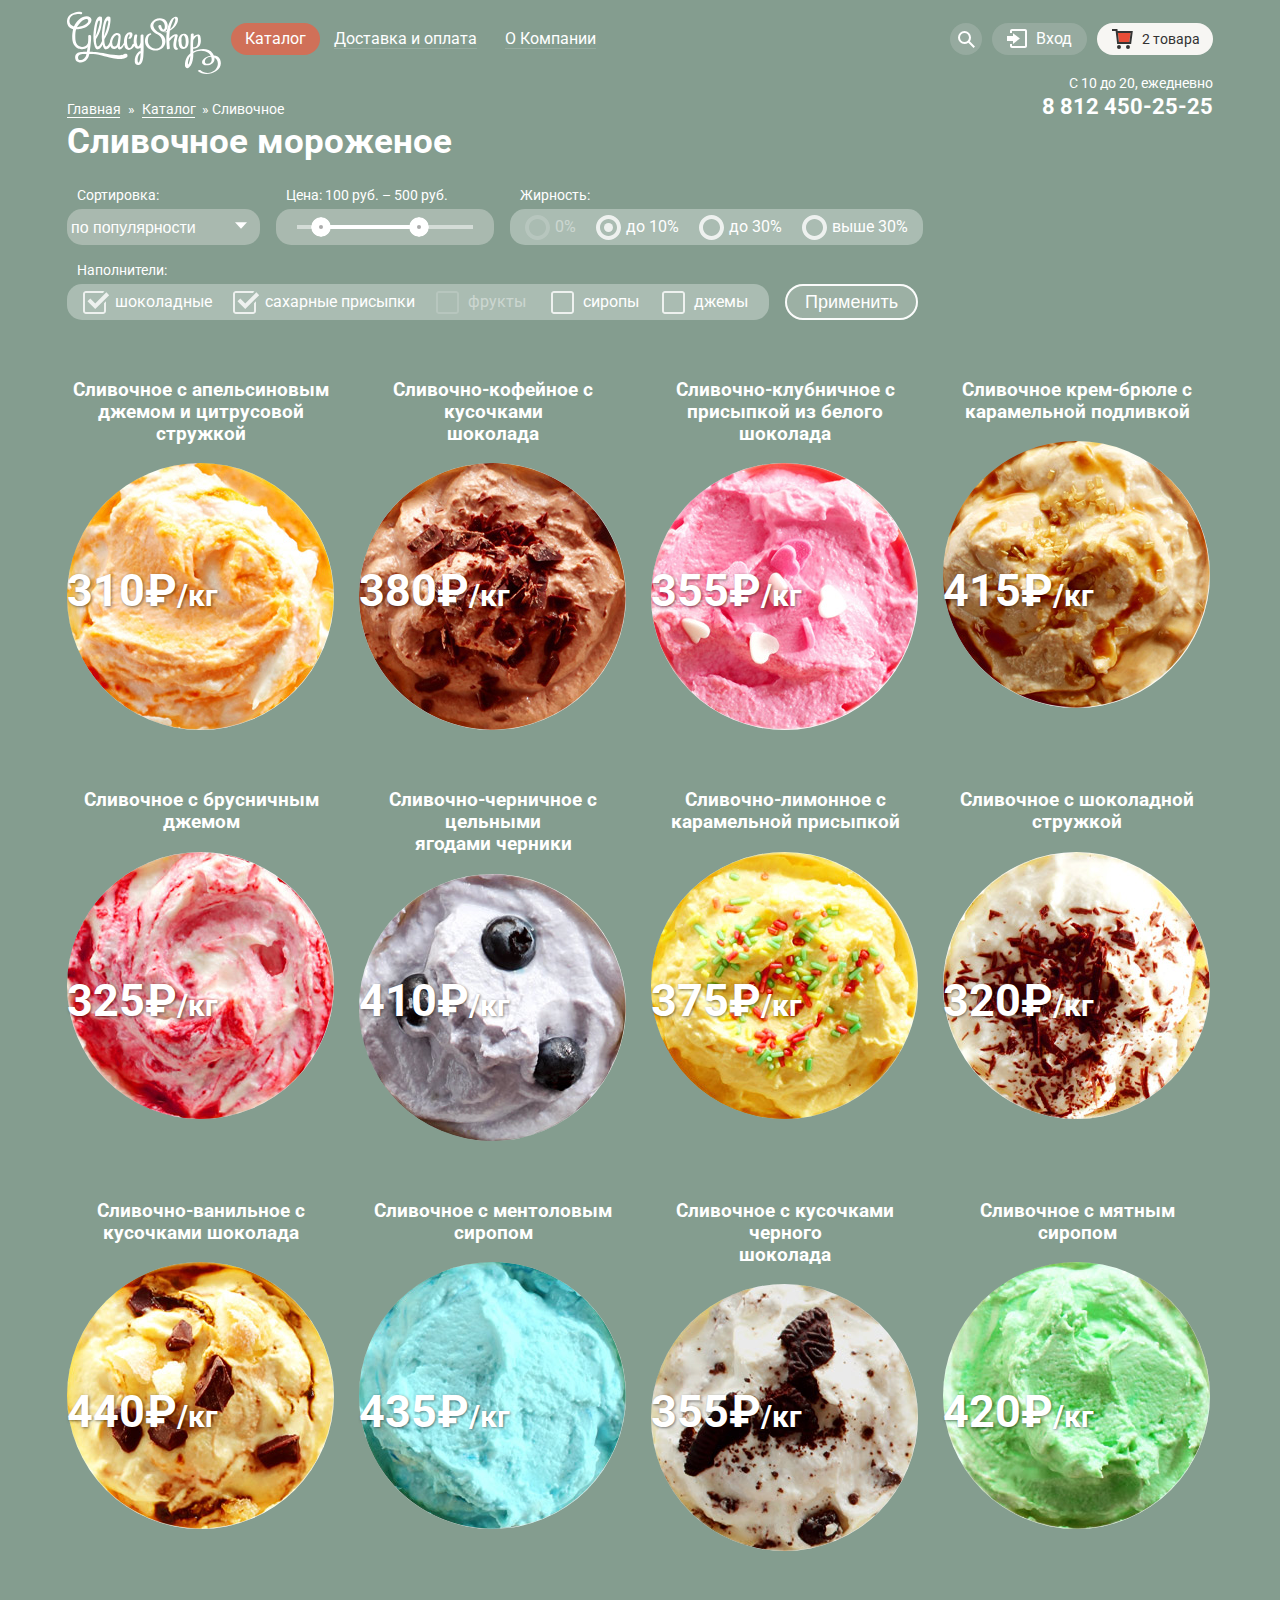
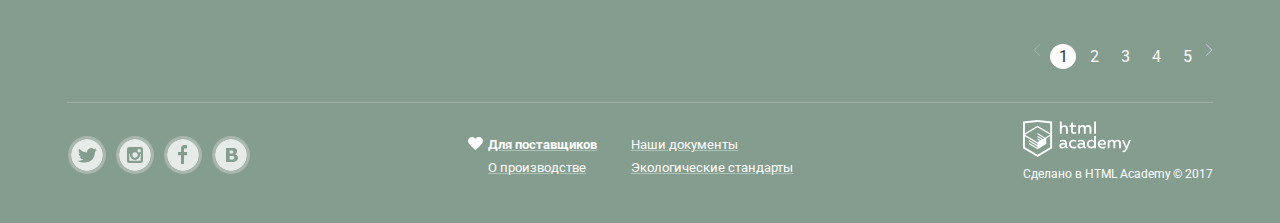
==== commit 2eb35ad2: "проблема со спанами" ====
--- a/catalog.html
+++ b/catalog.html
@@ -185,11 +185,11 @@
               <h3 class="product-header"><span>Сливочное с апельсиновым</span><span> джемом и цитрусовой стружкой</span></h3>
               <img src="img/orange-cream.jpg" alt="Сливочное мороженое с апельсиновым джемом и цитрусовой стружкой" width="267" height="267" class="product-image">
             </a>
-            <b>
+            <div class="price">
             <span class="product-price-value">310</span>
             <span  class="product-price-value">&#8381;</span>
             <span class="product-price-unit">/кг</span>
-            </b>
+          </div>
             <div class="product-item product-item-pop-up">
               <a href="#" class="button preview-button">Быстрый просмотр</a>
             </div>
@@ -199,11 +199,11 @@
               <h3 class="product-header"><span>Сливочно-кофейное с кусочками</span><span> шоколада</span></h3>
               <img src="img/coffee-cream.jpg" alt="Сливочно-кофейное мороженое с кусочками шоколада" width="267" height="267" class="product-image">
             </a>
-            <b>
+            <div class="price">
             <span class="product-price-value">380</span>
             <span  class="product-price-value">&#8381;</span>
             <span class="product-price-unit">/кг</span>
-            </b>
+          </div>
             <div class="product-item product-item-pop-up">
               <a href="#" class="button preview-button">Быстрый просмотр</a>
             </div>
@@ -213,11 +213,11 @@
               <h3 class="product-header"><span>Сливочно-клубничное с</span><span> присыпкой из белого шоколада</span></h3>
               <img src="img/strawberry-cream.jpg" alt="Сливочно-клубничное мороженое с присыпкой из белого шоколада" width="267" height="267" class="product-image">
             </a>
-            <b>
+            <div class="price">
             <span class="product-price-value">355</span>
             <span  class="product-price-value">&#8381;</span>
             <span class="product-price-unit">/кг</span>
-            </b>
+          </div>
             <div class="product-item product-item-pop-up">
               <a href="#" class="button preview-button">Быстрый просмотр</a>
             </div>
@@ -227,11 +227,11 @@
               <h3 class="product-header"><span>Сливочное крем-брюле с</span><span> карамельной подливкой</span></h3>
               <img src="img/creme-brulee.jpg" alt="Сливочное мороженое крем-брюле с карамельной подливкой" width="267" height="267" class="product-image">
             </a>
-            <b>
+            <div class="price">
             <span class="product-price-value">415</span>
             <span  class="product-price-value">&#8381;</span>
             <span class="product-price-unit">/кг</span>
-            </b>
+          </div>
             <div class="product-item product-item-pop-up">
               <a href="#" class="button preview-button">Быстрый просмотр</a>
             </div>
@@ -241,11 +241,11 @@
               <h3 class="product-header"><span>Сливочное с брусничным</span><span>джемом</span></h3>
               <img src="img/foxberry.jpg" alt="Сливочное мороженое с брусничным джемом" width="267" height="267" class="product-image">
             </a>
-            <b>
+            <div class="price">
             <span class="product-price-value">325</span>
             <span  class="product-price-value">&#8381;</span>
             <span class="product-price-unit">/кг</span>
-            </b>
+          </div>
             <div class="product-item product-item-pop-up">
               <a href="#" class="button preview-button">Быстрый просмотр</a>
             </div>
@@ -255,11 +255,11 @@
               <h3 class="product-header"><span>Сливочно-черничное с цельными</span><span> ягодами черники</span> </h3>
               <img src="img/blackberry.jpg" alt="Сливочно-черничное мороженое с цельными ягодами черники" width="267" height="267" class="product-image">
             </a>
-            <b>
+            <div class="price">
             <span class="product-price-value">410</span>
             <span  class="product-price-value">&#8381;</span>
             <span class="product-price-unit">/кг</span>
-            </b>
+          </div>
             <div class="product-item product-item-pop-up">
               <a href="#" class="button preview-button">Быстрый просмотр</a>
             </div>
@@ -269,11 +269,11 @@
               <h3 class="product-header"><span>Сливочно-лимонное с</span><span> карамельной присыпкой</span></h3>
               <img src="img/limon.jpg" alt="Сливочно-лимонное мороженое с карамельной присыпкой" width="267" height="267" class="product-image">
             </a>
-            <b>
+            <div class="price">
             <span class="product-price-value">375</span>
             <span  class="product-price-value">&#8381;</span>
             <span class="product-price-unit">/кг</span>
-            </b>
+          </div>
             <div class="product-item product-item-pop-up">
               <a href="#" class="button preview-button">Быстрый просмотр</a>
             </div>
@@ -283,11 +283,11 @@
               <h3 class="product-header"><span>Сливочное с шоколадной</span><span> стружкой</span></h3>
               <img src="img/cream-and-chocolate.jpg" alt="Сливочное мороженое с шоколадной стружкой" width="267" height="267" class="product-image">
             </a>
-            <b>
+            <div class="price">
             <span class="product-price-value">320</span>
             <span  class="product-price-value">&#8381;</span>
             <span class="product-price-unit">/кг</span>
-            </b>
+          </div>
             <div class="product-item product-item-pop-up">
               <a href="#" class="button preview-button">Быстрый просмотр</a>
             </div>
@@ -297,11 +297,11 @@
               <h3 class="product-header"><span>Сливочно-ванильное с </span><span>кусочками шоколада</span></h3>
               <img src="img/vanilla.jpg" alt="Сливочно-ванильное мороженое с кусочками шоколада" width="267" height="267" class="product-image">
             </a>
-            <b>
+            <div class="price">
             <span class="product-price-value">440</span>
             <span  class="product-price-value">&#8381;</span>
             <span class="product-price-unit">/кг</span>
-            </b>
+          </div>
             <div class="product-item product-item-pop-up">
               <a href="#" class="button preview-button">Быстрый просмотр</a>
             </div>
@@ -311,11 +311,11 @@
               <h3 class="product-header"><span>Сливочноe с ментоловым</span><span> сиропом</span></h3>
               <img src="img/menthol.jpg" alt="Сливочноe мороженое с ментоловым сиропом" width="267" height="267" class="product-image">
             </a>
-            <b>
+            <div class="price">
             <span class="product-price-value">435</span>
             <span  class="product-price-value">&#8381;</span>
             <span class="product-price-unit">/кг</span>
-            </b>
+          </div>
             <div class="product-item product-item-pop-up">
               <a href="#" class="button preview-button">Быстрый просмотр</a>
             </div>
@@ -325,11 +325,11 @@
               <h3 class="product-header"><span>Сливочное с кусочками черного</span><span> шоколада</span></h3>
               <img src="img/dark-chocokate.jpg" alt="Сливочное мороженое с кусочками черного шоколада" width="267" height="267" class="product-image">
             </a>
-            <b>
+            <div class="price">
             <span class="product-price-value">355</span>
             <span  class="product-price-value">&#8381;</span>
             <span class="product-price-unit">/кг</span>
-            </b>
+          </div>
             <div class="product-item product-item-pop-up">
               <a href="#" class="button preview-button">Быстрый просмотр</a>
             </div>
@@ -339,24 +339,24 @@
               <h3 class="product-header"><span>Сливочное с мятным сиропом</span></h3>
               <img src="img/menta.jpg" alt="Сливочное мороженое с мятным сиропом" width="267" height="267" class="product-image">
             </a>
-            <b>
+            <div class="price">
             <span class="product-price-value">420</span>
             <span  class="product-price-value">&#8381;</span>
             <span class="product-price-unit">/кг</span>
-            </b>
+          </div>
             <div class="product-item product-item-pop-up">
               <a href="#" class="button preview-button">Быстрый просмотр</a>
             </div>
           </li>
         </ul>
         <ul class="pagination-list">
-          <li class="pagination-item prev disabled"><a>&lt;</a></li>
+          <li class="pagination-item prev disabled"><a></a></li>
           <li class="pagination-item pagination-current"><a>1</a></li>
           <li class="pagination-item"><a href="#2">2</a></li>
           <li class="pagination-item"><a href="#3">3</a></li>
           <li class="pagination-item"><a href="#4">4</a></li>
           <li class="pagination-item"><a href="#5">5</a></li>
-          <li class="pagination-item next" ><a href="#next">&gt;	</a></li>
+          <li class="pagination-item next" ><a href="#next"></a></li>
         </ul>
       </section>
     </main>
--- a/css/style.css
+++ b/css/style.css
@@ -163,15 +163,15 @@
 	color: #323232;
 	border: none;
 	background-color: #ffffff;
-	-webkit-box-shadow: 0 0 0 1px #999999;
-	box-shadow: 0 0 0 1px #999999;
+	-webkit-box-shadow: 0 0 0 1px #d3d3d2;
+	box-shadow: 0 0 0 1px #d3d3d2;
 	border-radius: 3px;
 }
 
 .input-block:hover {
 	border-radius: 3px;
-	-webkit-box-shadow: 0 0 0 2px #999999;
-	box-shadow: 0 0 0 2px #999999;
+	-webkit-box-shadow: 0 0 0 2px #c7c6c5;
+	box-shadow: 0 0 0 2px #c7c6c5;
 	;
 }
 
@@ -761,7 +761,7 @@
 .cart-price {
 	color: #999999;
 	padding-left: 4px;
-	font-weight: bold;
+	font-weight: 400;
 }
 
 .cart-table::after {
@@ -893,6 +893,7 @@
 
 .slider-button {
 	display: inline-block;
+	vertical-align: baseline;
 	font-size: 32px;
 	line-height: 44px;
 	-ms-flex-item-align: center;
@@ -905,6 +906,7 @@
 
 .slider-controls label {
 	display: inline-block;
+	vertical-align: baseline;
 	width: 17px;
 	height: 17px;
 	border-radius: 50%;
@@ -1031,42 +1033,65 @@
 	margin-bottom: 0px;
 }
 
-.product-header {
-	display: -webkit-box;
-	display: -ms-flexbox;
-	display: flex;
-	-webkit-box-orient: vertical;
-	-webkit-box-direction: normal;
-	-ms-flex-direction: column;
-	flex-direction: column;
-	-webkit-box-align: center;
-	-ms-flex-align: center;
-	align-items: center;
+/*.product-header {
+	position: relative;
+	display: block;
 	font-size: 16px;
-	line-height: 16px;
+	line-height: 21px;
+	font-weight: 500;
 	text-align: center;
-	margin: 13px 0 0;
-	padding: 0;
+	/*margin: 13px 0 0;*/
+	/*padding: 0;
 	z-index: 100;
-}
-
-.product-header span {
+	color: #ffffff;
+	text-decoration: none;
+	background-color:red;
+	display:inline-block;
+}*/
+
+/*.product-header span {
 	margin-top: 4px;
 	border-bottom: 1px solid rgba(225, 225, 225, .2);
-}
-
-.product-header:hover {
+}*/
+
+.product-link:hover {
   color: #ffbc9e;
 }
-.product-header:hover span {
-	border-bottom: 1px solid #ffbc9e;
-}
-.products-list a,
-.footer-copyright a {
-	color: #ffffff;
-	text-decoration: none;
-	position: relative;
-}
+/*.product-header:hover span {
+	border-bottom: 1px solid #ffbc9e;*/
+
+
+/*.dg::after {
+	content: "";
+	position: absolute;
+	top:21px;
+	left:0;
+height: 1px;
+width: 100%;
+background-color: #fff;
+
+}*/
+/*.product-header::after {
+	content: "";
+	position: absolute;
+	top:21px;
+	left:0;
+height: 1px;
+width: 100%;
+background-color: #fff;
+
+}*/
+.products a{
+	text-align:center;
+	margin-top:13px;
+
+
+}
+.product-link{
+	display:inline;
+  border-bottom:1px solid rgba(225, 225, 225, .2);
+ z-index: 100;}
+
 
 .product-item {
 	width: 268px;
@@ -1080,7 +1105,7 @@
 	margin-right: 0;
 }
 
-.product-item a {
+/*.product-item a {
 	display: -webkit-box;
 	display: -ms-flexbox;
 	display: flex;
@@ -1088,9 +1113,10 @@
 	-webkit-box-direction: reverse;
 	-ms-flex-direction: column-reverse;
 	flex-direction: column-reverse;
-}
-
-.product-item b {
+}*/
+
+.product-item .price {
+	font-weight: bold;
 	display: -webkit-box;
 	display: -ms-flexbox;
 	display: flex;
@@ -1405,12 +1431,14 @@
 
 .address-block b {
 	display: inline-block;
+	vertical-align: baseline;
 	font-size: 18px;
 	line-height: 24px;
 	padding-bottom: 16px;
 }
 .address-block .tel {
 	display: inline-block;
+	vertical-align: baseline;
 	color: #323232;
 	font-weight: bold;
 	font-size: 18px;
@@ -1592,7 +1620,11 @@
 	width: 190px;
 	margin-left: auto;
 }
-
+.footer-copyright a {
+	color: #ffffff;
+	text-decoration: none;
+	position: relative;
+}
 .footer-copyright p {
 	color: #ffffff;
 	display: -webkit-box;
@@ -1757,6 +1789,7 @@
 	background-color: #a9b9af;
 	width: 193px;
 	display: inline-block;
+	vertical-align: baseline;
 	position: relative;
 	border-radius: 15px;
 	overflow: hidden;
@@ -1923,7 +1956,8 @@
 	opacity: 1;
 }
 
-.radio-fat input[type="radio"]:disabled+label::before {
+.radio-fat input[type="radio"]:disabled+label::before,
+.radio-fat input[type="radio"]:disabled+label {
 	opacity: 0.4;
 }
 
@@ -1962,9 +1996,10 @@
 .supplements-type label::before {
 	content: "";
 	position: absolute;
-	width: 23px;
+	width: 27px;
 	height: 23px;
 	background-image: url("../img/svg-gllacy/checkbox-off.svg");
+	background-repeat: no-repeat;
 	opacity: 0.8;
 	top: -1px;
 	left: -32px;
@@ -1974,7 +2009,8 @@
 	opacity: 1;
 }
 
-.supplements-type input[type="checkbox"]:disabled+label::before {
+.supplements-type input[type="checkbox"]:disabled+label::before,
+.supplements-type input[type="checkbox"]:disabled+label {
 	opacity: 0.4;
 }
 
@@ -2112,6 +2148,20 @@
 .pagination-list .disabled {
 	opacity: 0.5;
 }
+.pagination-list .prev,
+.pagination-list .next {
+	width: 8px;
+	height: 12px;
+	background-image: url("../img/svg-gllacy/icon-right-small.svg");
+  background-position: 0 0;
+  background-repeat: no-repeat;
+	align-self: center;
+}
+.pagination-list .prev {
+	  transform: rotate(180deg);
+		margin-right: 4px;
+	}
+
 
 .pagination-list a {
 	color: #ffffff;
@@ -2128,7 +2178,7 @@
 }
 
 .pagination-item {
-	margin-left: 2px;
+	margin-left: 5px;
 }
 
 .pagination-item a {
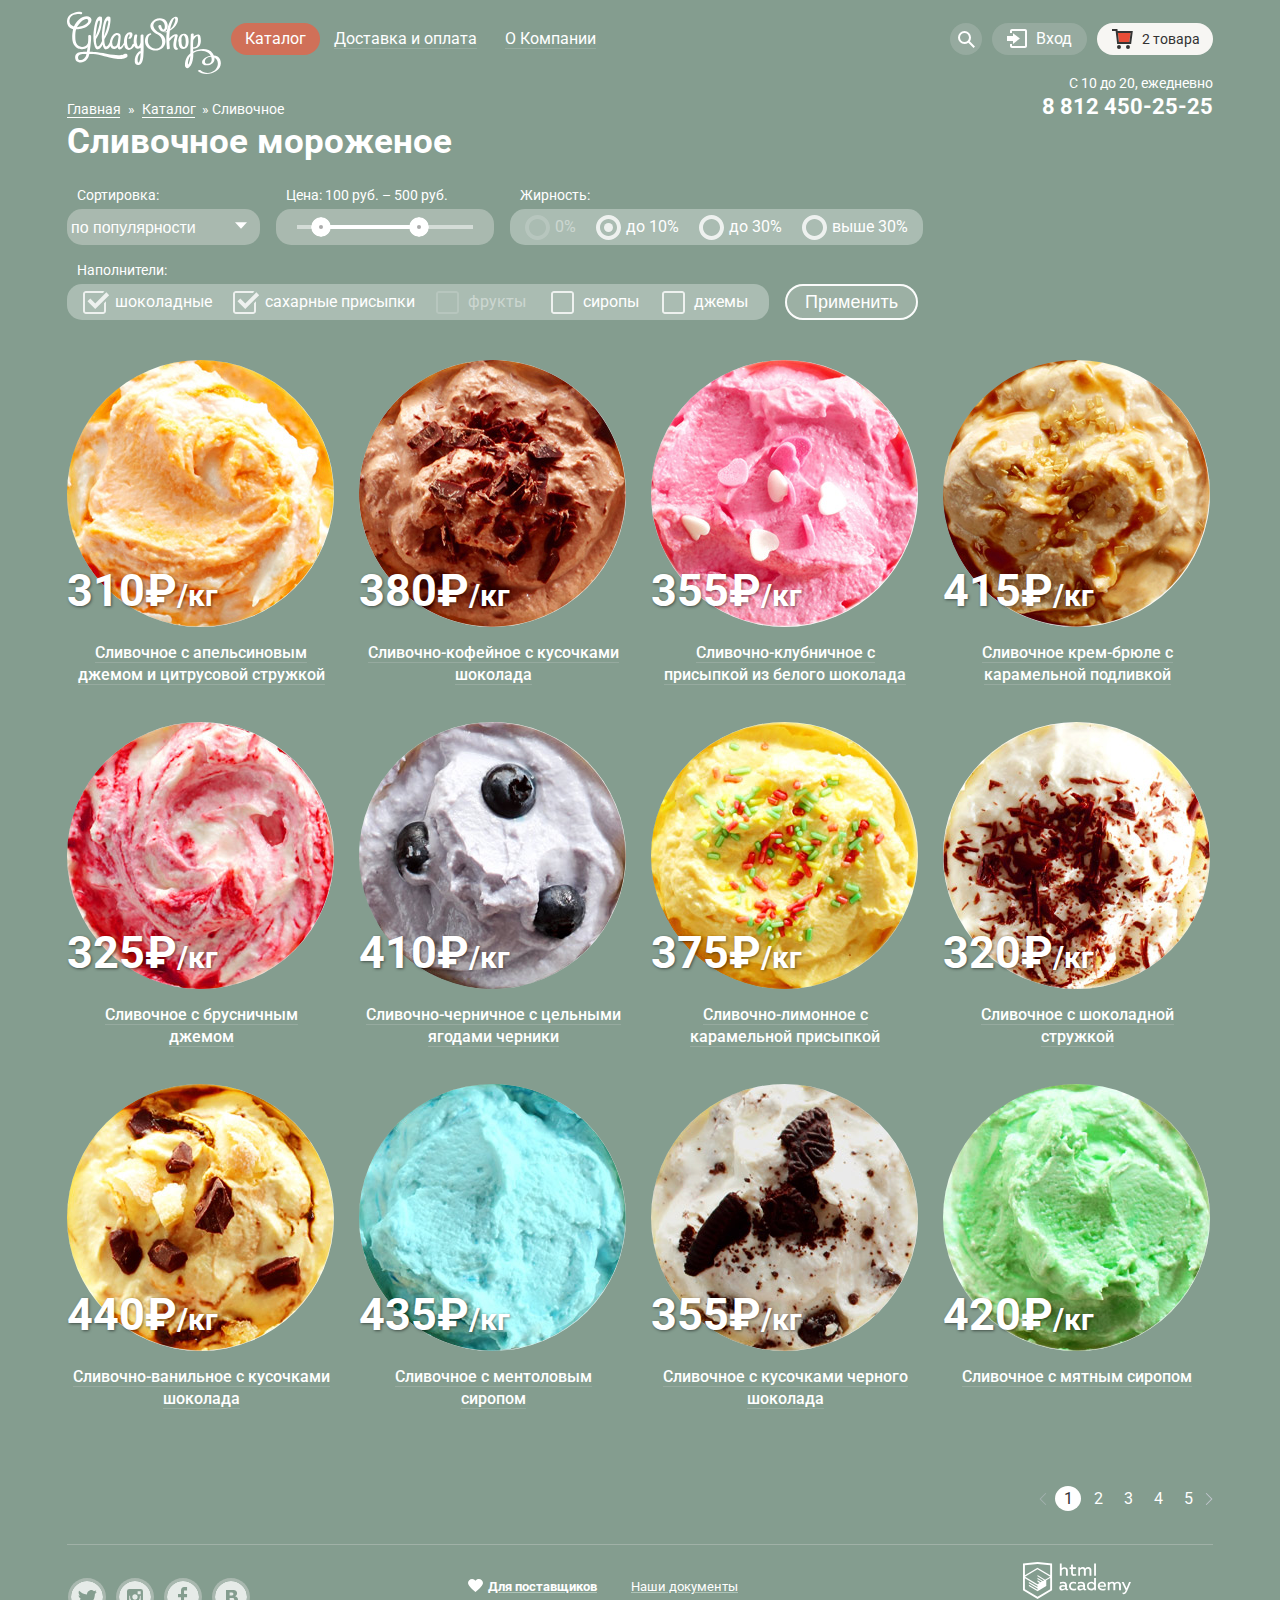
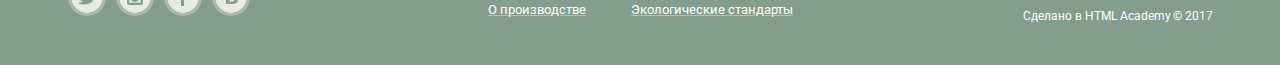
==== commit 43367814: "решена проблема переполнения в каталоге" ====
--- a/catalog.html
+++ b/catalog.html
@@ -181,170 +181,171 @@
         <h2 class="visually-hidden">Каталог сливочного мороженого</h2>
         <ul class="products-list">
           <li class="product-item product-item-main">
-            <a href="#">
-              <h3 class="product-header"><span>Сливочное с апельсиновым</span><span> джемом и цитрусовой стружкой</span></h3>
-              <img src="img/orange-cream.jpg" alt="Сливочное мороженое с апельсиновым джемом и цитрусовой стружкой" width="267" height="267" class="product-image">
-            </a>
+            <img src="img/orange-cream.jpg" alt="Сливочное мороженое с апельсиновым джемом и цитрусовой стружкой" width="267" height="267" class="product-image">
+            <div class="product-header">
+             <a href="#" class="product-link">Сливочное с апельсиновым джемом и цитрусовой стружкой</a>
+            </div>
             <div class="price">
             <span class="product-price-value">310</span>
             <span  class="product-price-value">&#8381;</span>
             <span class="product-price-unit">/кг</span>
-          </div>
-            <div class="product-item product-item-pop-up">
-              <a href="#" class="button preview-button">Быстрый просмотр</a>
-            </div>
-          </li>
-          <li class="product-item product-item-main">
-            <a href="#">
-              <h3 class="product-header"><span>Сливочно-кофейное с кусочками</span><span> шоколада</span></h3>
-              <img src="img/coffee-cream.jpg" alt="Сливочно-кофейное мороженое с кусочками шоколада" width="267" height="267" class="product-image">
-            </a>
+            </div>
+            <div class="product-item-pop-up">
+              <a href="#" class="button preview-button">Быстрый просмотр</a>
+            </div>
+          </li>
+          <li class="product-item product-item-main">
+            <img src="img/coffee-cream.jpg" alt="Сливочно-кофейное мороженое с кусочками шоколада" width="267" height="267" class="product-image">
+            <div class="product-header">
+             <a href="#" class="product-link">Сливочно-кофейное с кусочками шоколада</a>
+            </div>
             <div class="price">
             <span class="product-price-value">380</span>
             <span  class="product-price-value">&#8381;</span>
             <span class="product-price-unit">/кг</span>
-          </div>
-            <div class="product-item product-item-pop-up">
-              <a href="#" class="button preview-button">Быстрый просмотр</a>
-            </div>
-          </li>
-          <li class="product-item product-item-main">
-            <a href="#">
-              <h3 class="product-header"><span>Сливочно-клубничное с</span><span> присыпкой из белого шоколада</span></h3>
+            </div>
+            <div class="product-item-pop-up">
+              <a href="#" class="button preview-button">Быстрый просмотр</a>
+            </div>
+          </li>
+
+          <li class="product-item product-item-main">
               <img src="img/strawberry-cream.jpg" alt="Сливочно-клубничное мороженое с присыпкой из белого шоколада" width="267" height="267" class="product-image">
-            </a>
+              <div class="product-header">
+               <a href="#" class="product-link">Сливочно-клубничное с присыпкой из белого шоколада</a>
+              </div>
             <div class="price">
             <span class="product-price-value">355</span>
             <span  class="product-price-value">&#8381;</span>
             <span class="product-price-unit">/кг</span>
           </div>
-            <div class="product-item product-item-pop-up">
-              <a href="#" class="button preview-button">Быстрый просмотр</a>
-            </div>
-          </li>
-          <li class="product-item product-item-main">
-            <a href="#">
-              <h3 class="product-header"><span>Сливочное крем-брюле с</span><span> карамельной подливкой</span></h3>
+            <div class="product-item-pop-up">
+              <a href="#" class="button preview-button">Быстрый просмотр</a>
+            </div>
+          </li>
+          <li class="product-item product-item-main">
               <img src="img/creme-brulee.jpg" alt="Сливочное мороженое крем-брюле с карамельной подливкой" width="267" height="267" class="product-image">
-            </a>
+              <div class="product-header">
+               <a href="#" class="product-link">Сливочное крем-брюле с карамельной подливкой</a>
+              </div>
             <div class="price">
             <span class="product-price-value">415</span>
             <span  class="product-price-value">&#8381;</span>
             <span class="product-price-unit">/кг</span>
           </div>
-            <div class="product-item product-item-pop-up">
-              <a href="#" class="button preview-button">Быстрый просмотр</a>
-            </div>
-          </li>
-          <li class="product-item product-item-main">
-            <a href="#">
-              <h3 class="product-header"><span>Сливочное с брусничным</span><span>джемом</span></h3>
+            <div class="product-item-pop-up">
+              <a href="#" class="button preview-button">Быстрый просмотр</a>
+            </div>
+          </li>
+          <li class="product-item product-item-main">
               <img src="img/foxberry.jpg" alt="Сливочное мороженое с брусничным джемом" width="267" height="267" class="product-image">
-            </a>
+              <div class="product-header">
+               <a href="#" class="product-link">Сливочное с брусничным джемом</a>
+              </div>
             <div class="price">
             <span class="product-price-value">325</span>
             <span  class="product-price-value">&#8381;</span>
             <span class="product-price-unit">/кг</span>
           </div>
-            <div class="product-item product-item-pop-up">
-              <a href="#" class="button preview-button">Быстрый просмотр</a>
-            </div>
-          </li>
-          <li class="product-item product-item-main">
-            <a href="#">
-              <h3 class="product-header"><span>Сливочно-черничное с цельными</span><span> ягодами черники</span> </h3>
+            <div class="product-item-pop-up">
+              <a href="#" class="button preview-button">Быстрый просмотр</a>
+            </div>
+          </li>
+          <li class="product-item product-item-main">
               <img src="img/blackberry.jpg" alt="Сливочно-черничное мороженое с цельными ягодами черники" width="267" height="267" class="product-image">
-            </a>
+              <div class="product-header">
+               <a href="#" class="product-link">Сливочно-черничное с цельными ягодами черники</a>
+              </div>
             <div class="price">
             <span class="product-price-value">410</span>
             <span  class="product-price-value">&#8381;</span>
             <span class="product-price-unit">/кг</span>
           </div>
-            <div class="product-item product-item-pop-up">
-              <a href="#" class="button preview-button">Быстрый просмотр</a>
-            </div>
-          </li>
-          <li class="product-item product-item-main">
-            <a href="#">
-              <h3 class="product-header"><span>Сливочно-лимонное с</span><span> карамельной присыпкой</span></h3>
+            <div class="product-item-pop-up">
+              <a href="#" class="button preview-button">Быстрый просмотр</a>
+            </div>
+          </li>
+          <li class="product-item product-item-main">
               <img src="img/limon.jpg" alt="Сливочно-лимонное мороженое с карамельной присыпкой" width="267" height="267" class="product-image">
-            </a>
+              <div class="product-header">
+               <a href="#" class="product-link">Сливочно-лимонное с карамельной присыпкой</a>
+              </div>
             <div class="price">
             <span class="product-price-value">375</span>
             <span  class="product-price-value">&#8381;</span>
             <span class="product-price-unit">/кг</span>
           </div>
-            <div class="product-item product-item-pop-up">
-              <a href="#" class="button preview-button">Быстрый просмотр</a>
-            </div>
-          </li>
-          <li class="product-item product-item-main">
-            <a href="#">
-              <h3 class="product-header"><span>Сливочное с шоколадной</span><span> стружкой</span></h3>
+            <div class="product-item-pop-up">
+              <a href="#" class="button preview-button">Быстрый просмотр</a>
+            </div>
+          </li>
+          <li class="product-item product-item-main">
               <img src="img/cream-and-chocolate.jpg" alt="Сливочное мороженое с шоколадной стружкой" width="267" height="267" class="product-image">
-            </a>
+              <div class="product-header">
+               <a href="#" class="product-link">Сливочное с шоколадной стружкой</a>
+              </div>
             <div class="price">
             <span class="product-price-value">320</span>
             <span  class="product-price-value">&#8381;</span>
             <span class="product-price-unit">/кг</span>
           </div>
-            <div class="product-item product-item-pop-up">
-              <a href="#" class="button preview-button">Быстрый просмотр</a>
-            </div>
-          </li>
-          <li class="product-item product-item-main">
-            <a href="#">
-              <h3 class="product-header"><span>Сливочно-ванильное с </span><span>кусочками шоколада</span></h3>
+            <div class="product-item-pop-up">
+              <a href="#" class="button preview-button">Быстрый просмотр</a>
+            </div>
+          </li>
+          <li class="product-item product-item-main">
               <img src="img/vanilla.jpg" alt="Сливочно-ванильное мороженое с кусочками шоколада" width="267" height="267" class="product-image">
-            </a>
+              <div class="product-header">
+               <a href="#" class="product-link">Сливочно-ванильное с кусочками шоколада</a>
+              </div>
             <div class="price">
             <span class="product-price-value">440</span>
             <span  class="product-price-value">&#8381;</span>
             <span class="product-price-unit">/кг</span>
           </div>
-            <div class="product-item product-item-pop-up">
-              <a href="#" class="button preview-button">Быстрый просмотр</a>
-            </div>
-          </li>
-          <li class="product-item product-item-main">
-            <a href="#">
-              <h3 class="product-header"><span>Сливочноe с ментоловым</span><span> сиропом</span></h3>
+            <div class="product-item-pop-up">
+              <a href="#" class="button preview-button">Быстрый просмотр</a>
+            </div>
+          </li>
+          <li class="product-item product-item-main">
               <img src="img/menthol.jpg" alt="Сливочноe мороженое с ментоловым сиропом" width="267" height="267" class="product-image">
-            </a>
+              <div class="product-header">
+               <a href="#" class="product-link">Сливочноe с ментоловым сиропом</a>
+              </div>
             <div class="price">
             <span class="product-price-value">435</span>
             <span  class="product-price-value">&#8381;</span>
             <span class="product-price-unit">/кг</span>
           </div>
-            <div class="product-item product-item-pop-up">
-              <a href="#" class="button preview-button">Быстрый просмотр</a>
-            </div>
-          </li>
-          <li class="product-item product-item-main">
-            <a href="#">
-              <h3 class="product-header"><span>Сливочное с кусочками черного</span><span> шоколада</span></h3>
+            <div class="product-item-pop-up">
+              <a href="#" class="button preview-button">Быстрый просмотр</a>
+            </div>
+          </li>
+          <li class="product-item product-item-main">
               <img src="img/dark-chocokate.jpg" alt="Сливочное мороженое с кусочками черного шоколада" width="267" height="267" class="product-image">
-            </a>
+              <div class="product-header">
+               <a href="#" class="product-link">Сливочное с кусочками черного шоколада</a>
+              </div>
             <div class="price">
             <span class="product-price-value">355</span>
             <span  class="product-price-value">&#8381;</span>
             <span class="product-price-unit">/кг</span>
           </div>
-            <div class="product-item product-item-pop-up">
-              <a href="#" class="button preview-button">Быстрый просмотр</a>
-            </div>
-          </li>
-          <li class="product-item product-item-main">
-            <a href="#">
-              <h3 class="product-header"><span>Сливочное с мятным сиропом</span></h3>
+            <div class="product-item-pop-up">
+              <a href="#" class="button preview-button">Быстрый просмотр</a>
+            </div>
+          </li>
+          <li class="product-item product-item-main">
               <img src="img/menta.jpg" alt="Сливочное мороженое с мятным сиропом" width="267" height="267" class="product-image">
-            </a>
+              <div class="product-header">
+               <a href="#" class="product-link">Сливочное с мятным сиропом</a>
+              </div>
             <div class="price">
             <span class="product-price-value">420</span>
             <span  class="product-price-value">&#8381;</span>
             <span class="product-price-unit">/кг</span>
           </div>
-            <div class="product-item product-item-pop-up">
+            <div class="product-item-pop-up">
               <a href="#" class="button preview-button">Быстрый просмотр</a>
             </div>
           </li>
--- a/css/style.css
+++ b/css/style.css
@@ -1033,87 +1033,70 @@
 	margin-bottom: 0px;
 }
 
-/*.product-header {
-	position: relative;
-	display: block;
-	font-size: 16px;
-	line-height: 21px;
-	font-weight: 500;
-	text-align: center;
-	/*margin: 13px 0 0;*/
-	/*padding: 0;
-	z-index: 100;
-	color: #ffffff;
-	text-decoration: none;
-	background-color:red;
-	display:inline-block;
-}*/
-
-/*.product-header span {
-	margin-top: 4px;
-	border-bottom: 1px solid rgba(225, 225, 225, .2);
-}*/
-
-.product-link:hover {
-  color: #ffbc9e;
-}
-/*.product-header:hover span {
-	border-bottom: 1px solid #ffbc9e;*/
-
-
-/*.dg::after {
-	content: "";
-	position: absolute;
-	top:21px;
-	left:0;
-height: 1px;
-width: 100%;
-background-color: #fff;
-
-}*/
-/*.product-header::after {
-	content: "";
-	position: absolute;
-	top:21px;
-	left:0;
-height: 1px;
-width: 100%;
-background-color: #fff;
-
-}*/
-.products a{
-	text-align:center;
-	margin-top:13px;
-
-
-}
-.product-link{
-	display:inline;
-  border-bottom:1px solid rgba(225, 225, 225, .2);
- z-index: 100;}
-
-
 .product-item {
 	width: 268px;
 	position: relative;
-	margin-bottom: 40px;
+	margin-bottom: 36px;
 	margin-right: 24px;
 	padding-right: 0;
+	/*z-index: 100;*/
+}
+.product-item-pop-up {
+display: none;
+-webkit-box-pack: center;
+-ms-flex-pack: center;
+justify-content: center;
+-webkit-box-align: end;
+-ms-flex-align: end;
+align-items: flex-end;
+-ms-flex-wrap: wrap;
+flex-wrap: wrap;
+position: absolute;
+top:-5px;
+left: -13px;
+width: 291px;
+height: 125%;
+/*padding-top: 100%;*/
+padding-left: 13px;
+padding-right: 13px;
+padding-bottom: 17px;
+background-color: rgba(255,255,255,.3);
+text-align: center;
+border-radius: 5px;
+box-shadow: 0 20px 20px 0 rgba(0,0,0,.4);
+z-index: 1;
+}
+
+.product-item-main:hover .product-item-pop-up{
+	display:flex;
 }
 
 .product-item:nth-child(4n) {
 	margin-right: 0;
 }
 
-/*.product-item a {
-	display: -webkit-box;
-	display: -ms-flexbox;
-	display: flex;
-	-webkit-box-orient: vertical;
-	-webkit-box-direction: reverse;
-	-ms-flex-direction: column-reverse;
-	flex-direction: column-reverse;
-}*/
+.product-header {
+	text-align:center;
+	padding-top: 15px;
+	padding-left: 5px;
+	padding-right: 5px;
+	position: relative;
+	z-index: 100;
+
+}
+.product-link{
+	font-weight: 500;
+	display:inline;
+	text-align: center;
+  border-bottom:1px solid rgba(225, 225, 225, .2);
+}
+
+.product-link:hover {
+	  color: #ffbc9e;
+		border-bottom:1px solid rgba(	255, 188, 158, .2);
+	}
+
+
 
 .product-item .price {
 	font-weight: bold;
@@ -1155,25 +1138,13 @@
 	z-index: 101;
 }
 
-.product-item-pop-up {
-	width: 294px;
-	min-height: 405px;
-	padding: 350px 13px 17px;
-	position: absolute;
-	visibility: hidden;
-	background-color: rgba(225, 225, 225, .2);
-	left: -13px;
-	top: -5px;
-	border-radius: 5px;
-	z-index: 2;
-	-webkit-box-shadow: 0px 20px 20px rgba(0, 0, 0, .4);
-	box-shadow: 0px 20px 20px rgba(0, 0, 0, .4);
-}
-
-.product-item-main:hover .product-item-pop-up {
+
+
+
+/*.product-item-main:hover .product-item-pop-up {
 	visibility: visible;
 	z-index: 2;
-}
+}*/
 
 .product-item-main:hover img {
 	z-index: 100;
@@ -1184,16 +1155,15 @@
 	text-decoration: none;
 	padding-right: 17px;
 	padding-left: 17px;
-	margin: 0 auto 4px;
 }
 
 .product-item-pop-up .product-header {
 	margin-bottom: 17px;
 }
 
-.product-item-pop-up b {
+/*.product-item-pop-up b {
 	top: 223px;
-}
+}*/
 
 
 /*Описание магазина */
@@ -2178,7 +2148,7 @@
 }
 
 .pagination-item {
-	margin-left: 5px;
+	margin-left: 4px;
 }
 
 .pagination-item a {
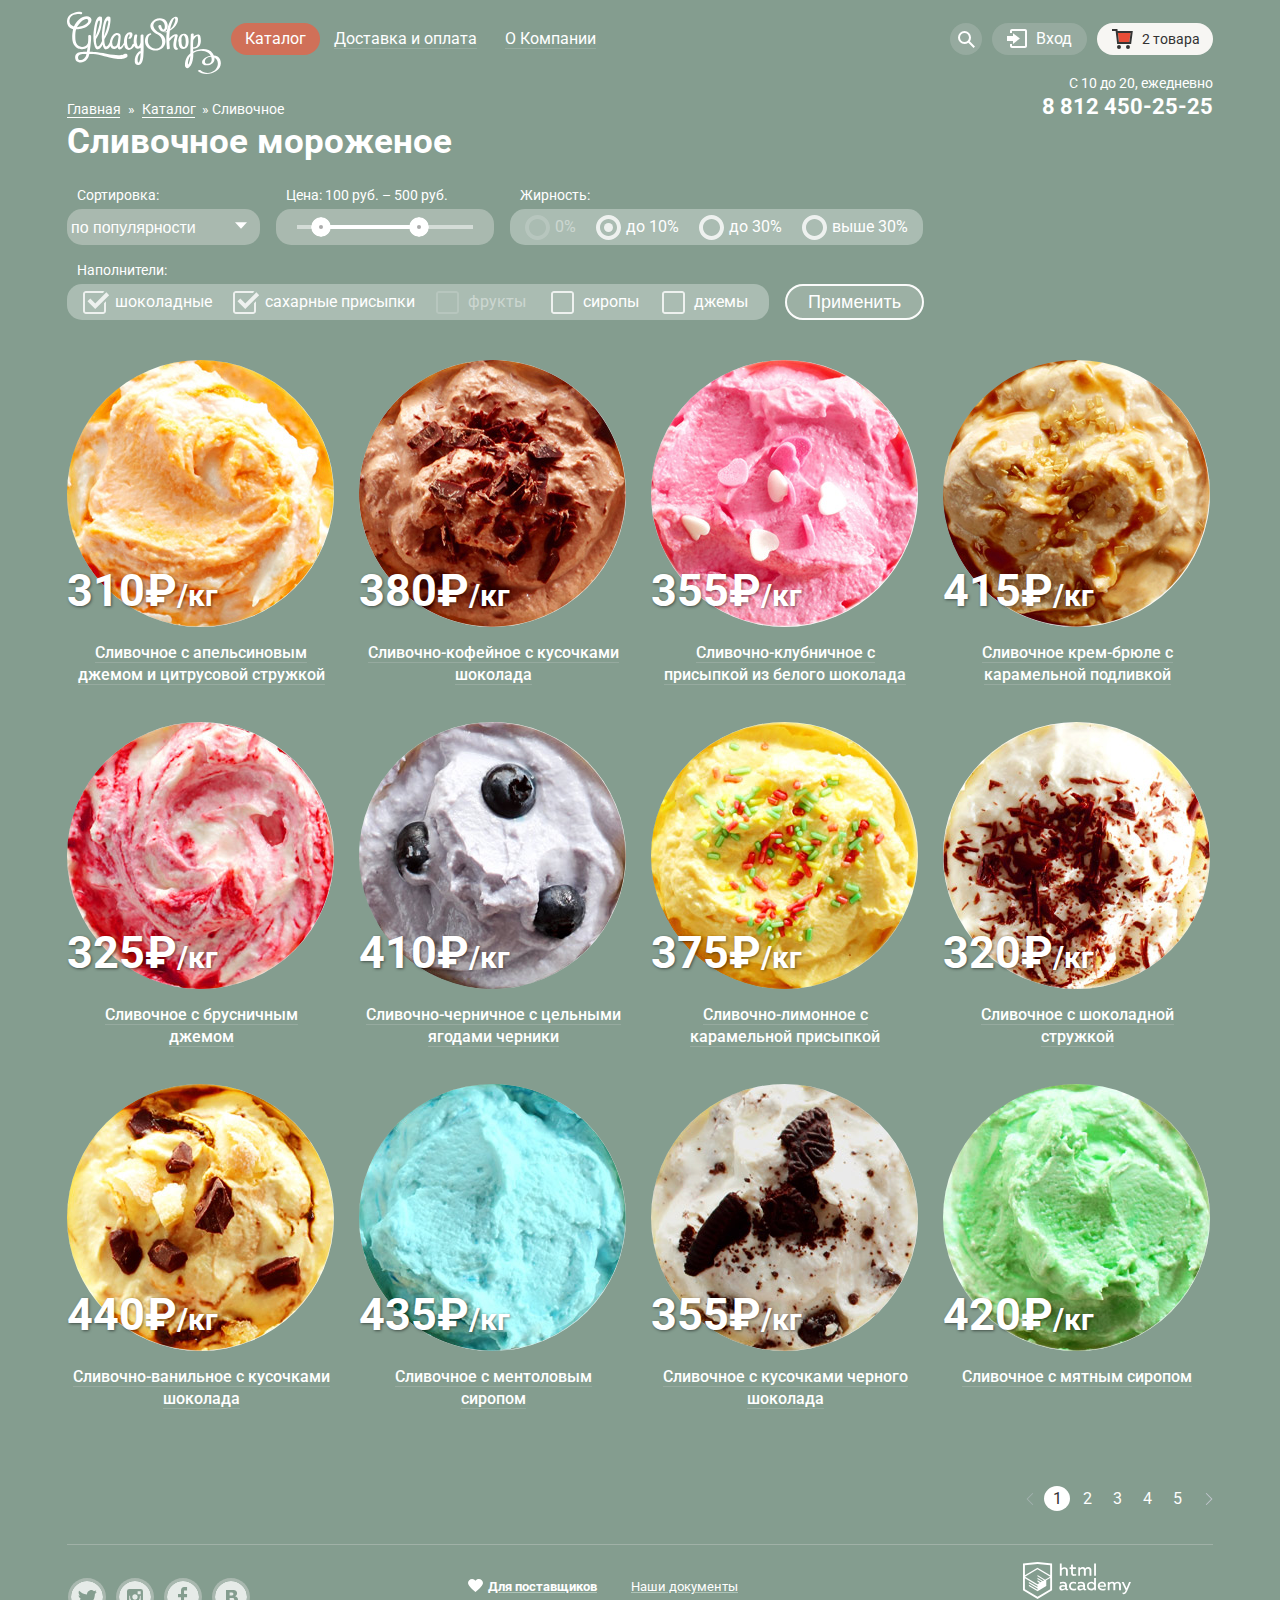
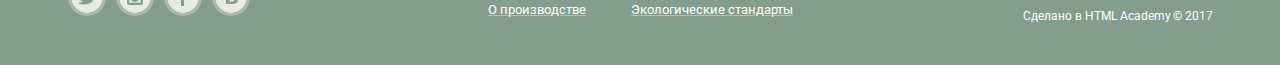
==== commit 59a3ae19: "работа над ошибками. попытка номер 2" ====
--- a/catalog.html
+++ b/catalog.html
@@ -200,9 +200,9 @@
              <a href="#" class="product-link">Сливочно-кофейное с кусочками шоколада</a>
             </div>
             <div class="price">
-            <span class="product-price-value">380</span>
-            <span  class="product-price-value">&#8381;</span>
-            <span class="product-price-unit">/кг</span>
+              <span class="product-price-value">380</span>
+              <span  class="product-price-value">&#8381;</span>
+              <span class="product-price-unit">/кг</span>
             </div>
             <div class="product-item-pop-up">
               <a href="#" class="button preview-button">Быстрый просмотр</a>
--- a/css/style.css
+++ b/css/style.css
@@ -1056,7 +1056,6 @@
 left: -13px;
 width: 291px;
 height: 125%;
-/*padding-top: 100%;*/
 padding-left: 13px;
 padding-right: 13px;
 padding-bottom: 17px;
@@ -1091,7 +1090,7 @@
   border-bottom:1px solid rgba(225, 225, 225, .2);
 }
 
-.product-link:hover {
+.product-header:hover .product-link {
 	  color: #ffbc9e;
 		border-bottom:1px solid rgba(	255, 188, 158, .2);
 	}
@@ -1140,12 +1139,6 @@
 
 
 
-
-/*.product-item-main:hover .product-item-pop-up {
-	visibility: visible;
-	z-index: 2;
-}*/
-
 .product-item-main:hover img {
 	z-index: 100;
 }
@@ -1160,10 +1153,6 @@
 .product-item-pop-up .product-header {
 	margin-bottom: 17px;
 }
-
-/*.product-item-pop-up b {
-	top: 223px;
-}*/
 
 
 /*Описание магазина */
@@ -1252,7 +1241,7 @@
 	-webkit-box-pack: justify;
 	-ms-flex-pack: justify;
 	justify-content: space-between;
-	margin-right: 0;
+	/*margin-right: 0;*/
 	margin-top: 40px;
 	margin-bottom: 40px;
 }
@@ -1290,20 +1279,17 @@
 }
 
 .subscribe {
-	position: relative;
 	width: 560px;
 	min-height: 220px;
 	background-color: #ffffff;
 	background-image: url("../img/svg-gllacy/bg-post.svg");
 	background-position: 0 0;
-	background-repeat: no-repeat;
+	background-repeat: repeat;
 	border-radius: 10px;
 }
 
 .subscribe-inner {
-	position: absolute;
-	top: 6px;
-	left: 6px;
+	margin: 6px;
 	width: 548px;
 	background-color: #f8f7f4;
 	border-radius: 10px;
@@ -1735,7 +1721,7 @@
 	box-shadow: inset 0px 0px 0px 2px #fbfcfb;
 	-ms-flex-item-align: end;
 	align-self: flex-end;
-	padding: 6px 20px;
+	padding: 6px 23px;
 }
 
 .filter-button:hover {
@@ -2129,8 +2115,11 @@
 }
 .pagination-list .prev {
 	  transform: rotate(180deg);
-		margin-right: 4px;
+		margin-right: 6px;
 	}
+	.pagination-list .next {
+			margin-left: 15px;
+		}
 
 
 .pagination-list a {
